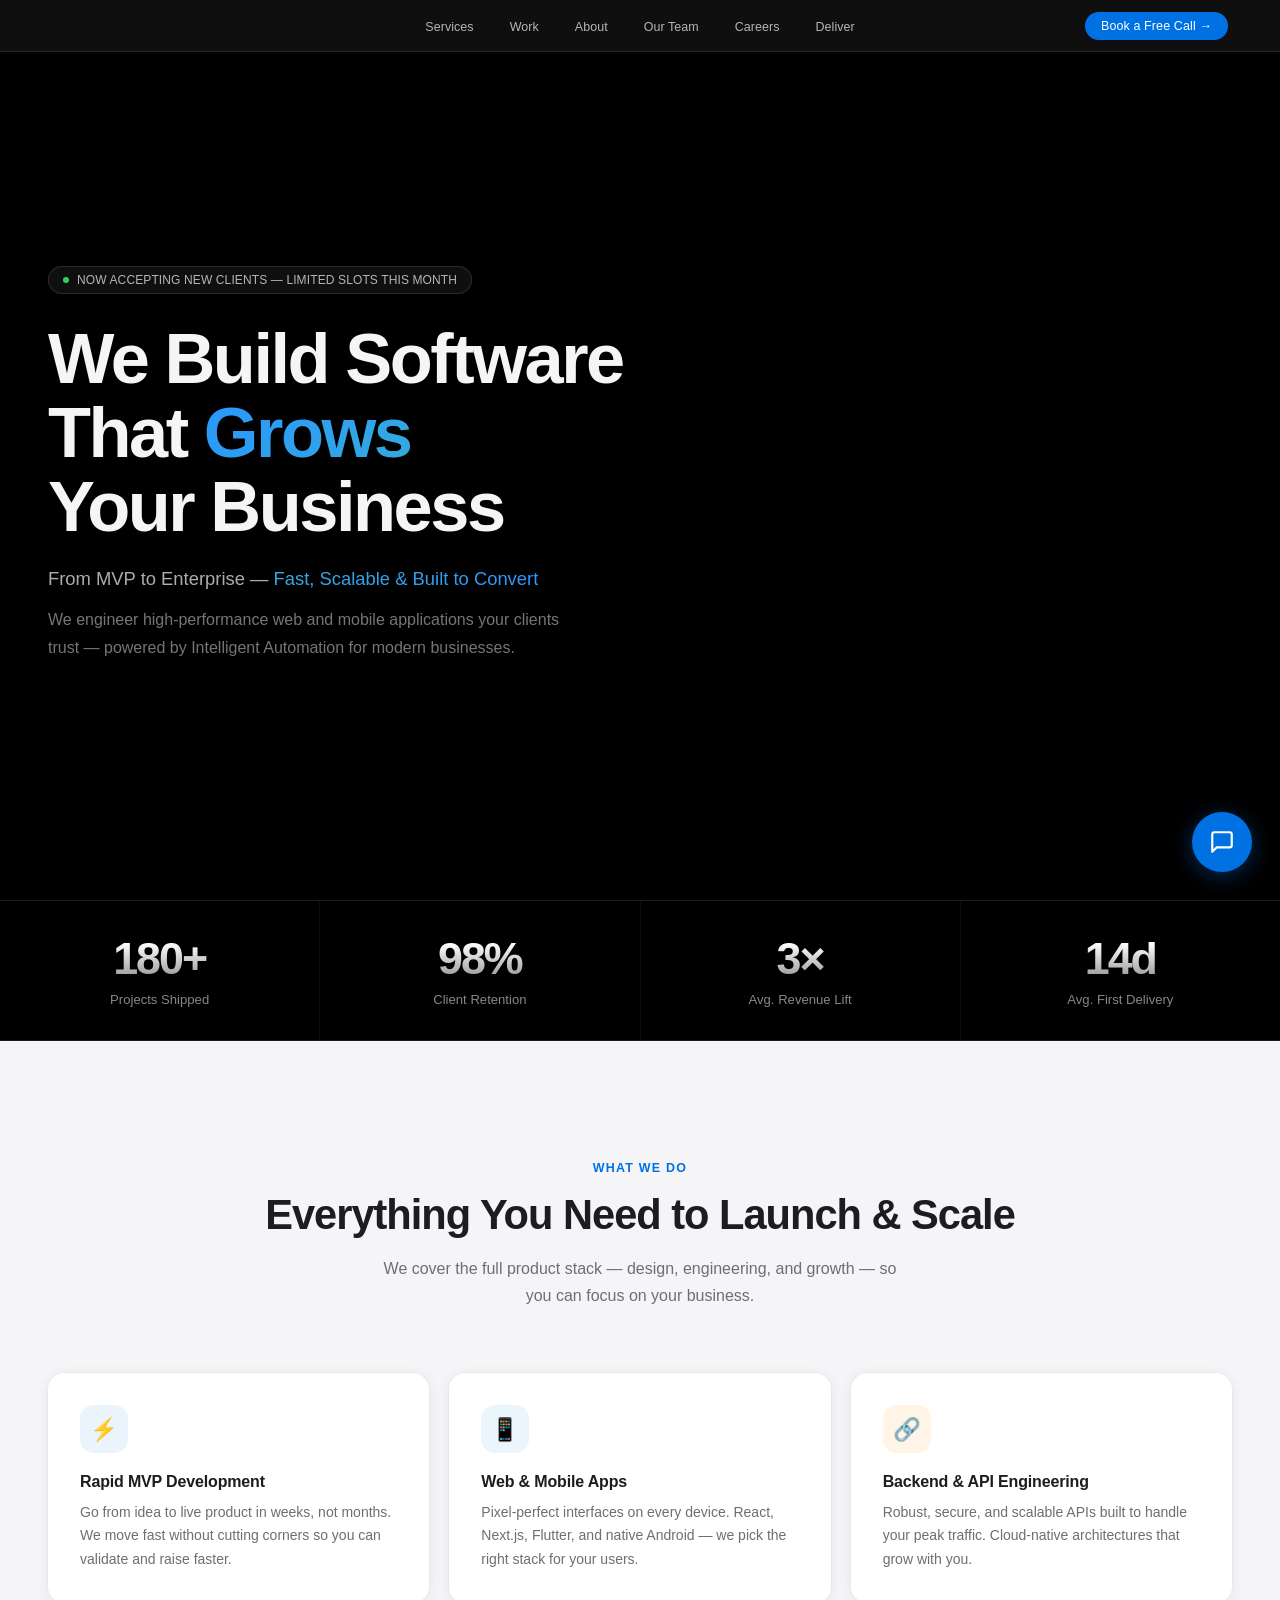
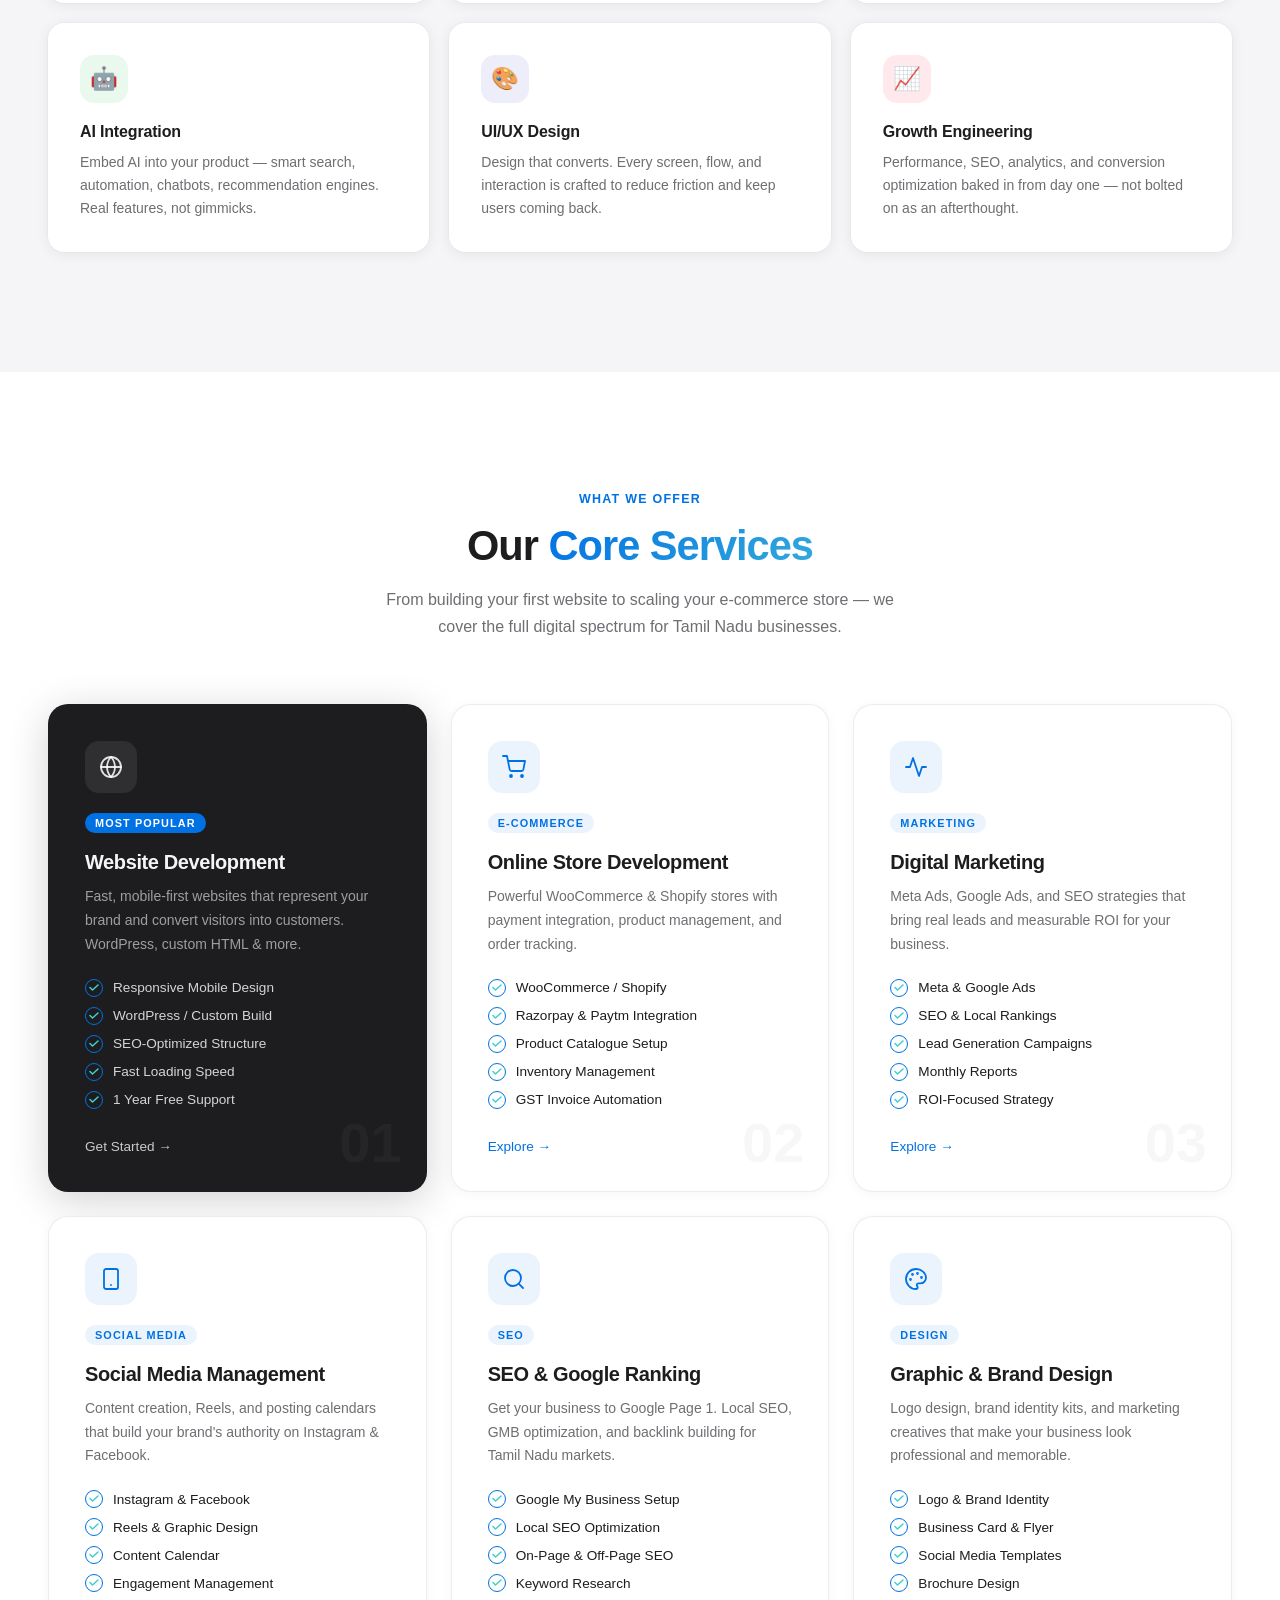
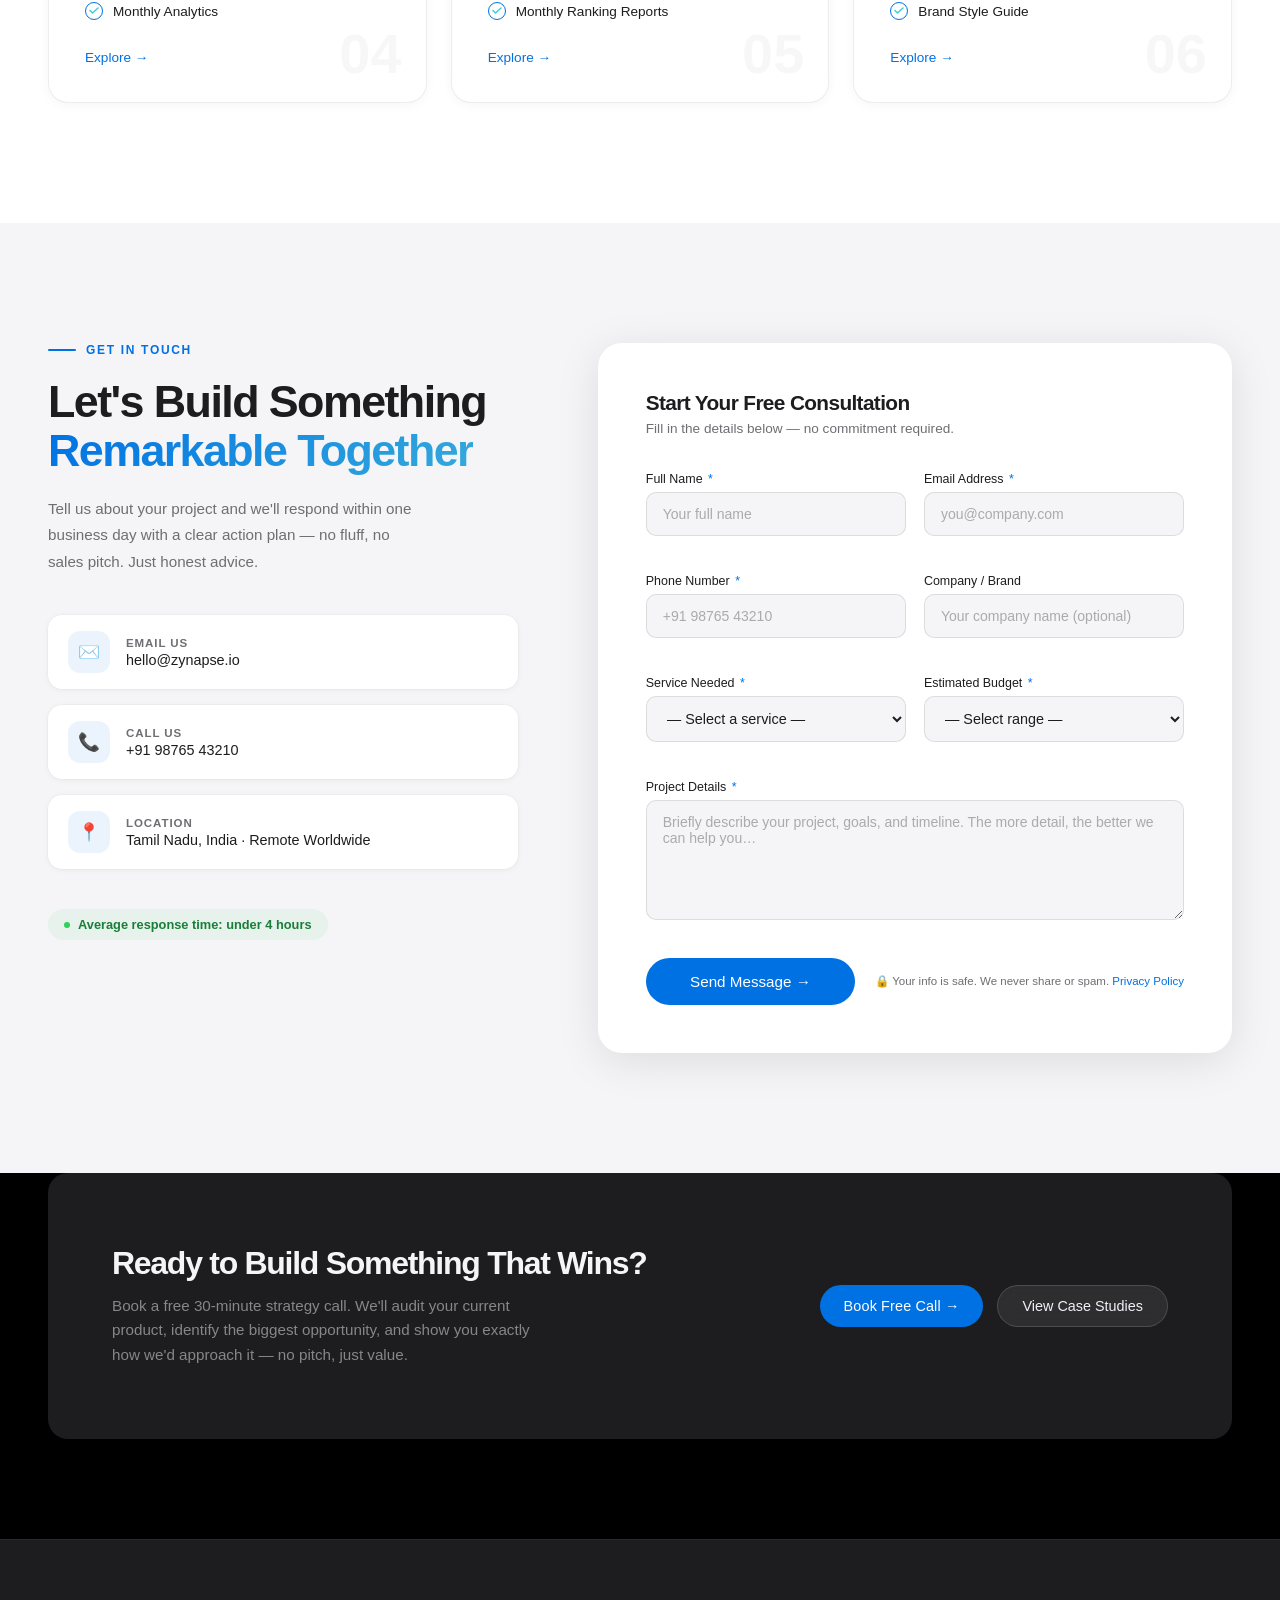
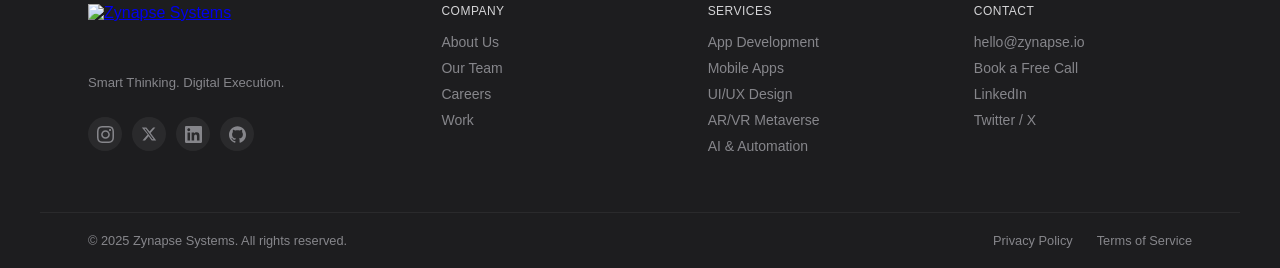
==== index.html @ ce934359 "Apple theme" ====
<!DOCTYPE html>
<html lang="en">
<head>
  <meta charset="UTF-8">
  <link rel="icon" type="image/png" href="https://i.postimg.cc/MZ3YzgGN/Chat-GPT-Image-Apr-28-2026-06-14-25-AM.png">
  <meta name="viewport" content="width=device-width, initial-scale=1.0">
  <title>Zynapse — Software That Moves Fast</title>
  <link rel="preconnect" href="https://fonts.googleapis.com">
  <link href="https://fonts.googleapis.com/css2?family=Inter:wght@300;400;500;600;700;800;900&display=swap" rel="stylesheet">
  <style>
    *, *::before, *::after { box-sizing: border-box; margin: 0; padding: 0; }

    :root {
      --bg: #080810;
      --surface: rgba(255,255,255,0.04);
      --border: rgba(255,255,255,0.08);
      --text: #f0f0f8;
      --muted: #8888aa;
      --accent: #7c6ffc;
      --accent2: #3ecfcf;
      --glow: rgba(124,111,252,0.25);
    }

    html { scroll-behavior: smooth; }

    body {
      font-family: 'Inter', sans-serif;
      background: var(--bg);
      color: var(--text);
      overflow-x: hidden;
    }

    /* ── NAV ── */
    nav {
      position: fixed;
      top: 0; left: 0; right: 0;
      z-index: 100;
      display: flex;
      align-items: center;
      justify-content: space-between;
      padding: 20px 48px;
      background: rgba(8,8,16,0.7);
      backdrop-filter: blur(16px);
      border-bottom: 1px solid var(--border);
    }

    .logo-link { display: flex; align-items: center; text-decoration: none; }
    .logo-img   { height: 88px; width: auto; object-fit: contain; display: block; }

    .nav-links {
      display: flex;
      gap: 36px;
      list-style: none;
    }

    .nav-links a {
      color: var(--muted);
      text-decoration: none;
      font-size: 0.9rem;
      font-weight: 500;
      transition: color .2s;
    }

    .nav-links a:hover { color: var(--text); }

    .nav-cta {
      background: var(--accent);
      color: #fff;
      border: none;
      padding: 10px 22px;
      border-radius: 8px;
      font-size: 0.875rem;
      font-weight: 600;
      cursor: pointer;
      text-decoration: none;
      display: inline-block;
      transition: opacity .2s, transform .2s;
    }
    .nav-cta:hover { opacity: .85; transform: translateY(-1px); }

    /* ── HERO ── */
    .hero {
      position: relative;
      min-height: 100vh;
      display: flex;
      align-items: center;
      overflow: hidden;
    }

    spline-viewer {
      position: absolute;
      inset: 0;
      width: 100%;
      height: 100%;
      z-index: 0;
      opacity: 0.85;
    }

    /* Hide Spline watermark */
    spline-viewer::part(logo),
    spline-viewer #logo { display: none !important; }

    .spline-watermark-blocker {
      position: absolute;
      bottom: 0;
      right: 0;
      width: 200px;
      height: 60px;
      z-index: 3;
      background: transparent;
      pointer-events: none;
    }

    .hero-overlay {
      position: absolute;
      inset: 0;
      background: linear-gradient(
        105deg,
        rgba(8,8,16,0.92) 0%,
        rgba(8,8,16,0.65) 50%,
        rgba(8,8,16,0.2) 100%
      );
      z-index: 1;
    }

    .hero-content {
      position: relative;
      z-index: 2;
      max-width: 680px;
      padding: 0 48px;
      margin-top: 80px;
    }

    .badge {
      display: inline-flex;
      align-items: center;
      gap: 8px;
      background: rgba(124,111,252,0.12);
      border: 1px solid rgba(124,111,252,0.3);
      color: #a89fff;
      font-size: 0.78rem;
      font-weight: 600;
      letter-spacing: 0.06em;
      text-transform: uppercase;
      padding: 6px 14px;
      border-radius: 100px;
      margin-bottom: 28px;
    }

    .badge-dot {
      width: 6px; height: 6px;
      background: var(--accent2);
      border-radius: 50%;
      animation: pulse 2s infinite;
    }

    @keyframes pulse {
      0%, 100% { opacity: 1; transform: scale(1); }
      50% { opacity: .5; transform: scale(1.4); }
    }

    h1 {
      font-size: clamp(2.6rem, 5vw, 4rem);
      font-weight: 900;
      line-height: 1.1;
      letter-spacing: -1.5px;
      margin-bottom: 24px;
    }

    h1 .highlight {
      background: linear-gradient(135deg, var(--accent) 0%, var(--accent2) 100%);
      -webkit-background-clip: text;
      -webkit-text-fill-color: transparent;
    }

    .hero-tagline {
      font-size: 1.1rem;
      font-weight: 600;
      color: rgba(240,240,248,0.85);
      margin-bottom: 16px;
      max-width: 520px;
    }

    .hero-tagline em {
      background: linear-gradient(135deg, var(--accent2), var(--accent));
      -webkit-background-clip: text;
      background-clip: text;
      -webkit-text-fill-color: transparent;
      font-style: normal;
    }

    .hero-sub {
      font-size: 1rem;
      color: var(--muted);
      line-height: 1.75;
      max-width: 520px;
      margin-bottom: 24px;
      font-weight: 400;
    }

    .hero-pain-gain {
      display: flex;
      flex-direction: column;
      gap: 10px;
      margin-bottom: 36px;
      max-width: 520px;
    }

    .pain-item, .gain-item {
      display: flex;
      align-items: flex-start;
      gap: 10px;
      font-size: 0.9rem;
      line-height: 1.5;
    }

    .pain-icon {
      width: 20px; height: 20px; min-width: 20px;
      border-radius: 50%;
      background: rgba(248,113,113,0.12);
      border: 1px solid rgba(248,113,113,0.3);
      color: #f87171;
      display: flex; align-items: center; justify-content: center;
      font-size: 0.65rem; font-weight: 900;
      margin-top: 2px;
    }

    .gain-icon {
      width: 20px; height: 20px; min-width: 20px;
      border-radius: 50%;
      background: rgba(62,207,207,0.12);
      border: 1px solid rgba(62,207,207,0.3);
      color: var(--accent2);
      display: flex; align-items: center; justify-content: center;
      font-size: 0.65rem; font-weight: 900;
      margin-top: 2px;
    }

    .pain-item span:last-child { color: rgba(240,240,248,0.6); }
    .gain-item span:last-child { color: rgba(240,240,248,0.88); }

    .hero-actions {
      display: flex;
      gap: 14px;
      flex-wrap: wrap;
      margin-bottom: 16px;
    }

    .btn-cta-main {
      font-size: 1rem;
      padding: 16px 32px;
      border-radius: 12px;
      box-shadow: 0 0 40px rgba(124,111,252,0.4), 0 4px 16px rgba(0,0,0,0.3);
      position: relative;
      overflow: hidden;
    }

    .btn-cta-main::after {
      content: '';
      position: absolute;
      inset: 0;
      background: linear-gradient(135deg, rgba(255,255,255,0.1) 0%, transparent 60%);
      pointer-events: none;
    }

    .btn-inner-icon { font-size: 0.75rem; opacity: 0.8; }

    .hero-urgency {
      font-size: 0.83rem;
      color: rgba(240,240,248,0.55);
      margin-bottom: 40px;
      letter-spacing: 0.01em;
    }

    .hero-urgency strong {
      color: #fbbf24;
      font-weight: 700;
    }

    .btn-primary {
      display: inline-flex;
      align-items: center;
      gap: 8px;
      background: linear-gradient(135deg, var(--accent), #5b4fd6);
      color: #fff;
      border: none;
      padding: 14px 28px;
      border-radius: 10px;
      font-size: 0.95rem;
      font-weight: 700;
      cursor: pointer;
      text-decoration: none;
      box-shadow: 0 0 32px var(--glow);
      transition: transform .2s, box-shadow .2s;
    }
    .btn-primary:hover { transform: translateY(-2px); box-shadow: 0 0 48px var(--glow); }

    .btn-ghost {
      display: inline-flex;
      align-items: center;
      gap: 8px;
      background: var(--surface);
      color: var(--text);
      border: 1px solid var(--border);
      padding: 14px 28px;
      border-radius: 10px;
      font-size: 0.95rem;
      font-weight: 600;
      cursor: pointer;
      text-decoration: none;
      backdrop-filter: blur(8px);
      transition: background .2s, transform .2s;
    }
    .btn-ghost:hover { background: rgba(255,255,255,0.08); transform: translateY(-2px); }

    /* ── TRUST BAR ── */
    .trust-bar {
      display: flex;
      align-items: center;
      gap: 28px;
      flex-wrap: wrap;
    }

    .trust-label {
      font-size: 0.78rem;
      color: var(--muted);
      font-weight: 500;
      text-transform: uppercase;
      letter-spacing: 0.06em;
      white-space: nowrap;
    }

    .trust-avatars {
      display: flex;
      align-items: center;
    }

    .avatar {
      width: 36px; height: 36px;
      border-radius: 50%;
      border: 2px solid var(--bg);
      margin-left: -10px;
      font-size: 0.75rem;
      font-weight: 700;
      display: flex;
      align-items: center;
      justify-content: center;
      color: #fff;
    }
    .avatar:first-child { margin-left: 0; }
    .av1 { background: linear-gradient(135deg, #f97316, #ef4444); }
    .av2 { background: linear-gradient(135deg, #06b6d4, #6366f1); }
    .av3 { background: linear-gradient(135deg, #10b981, #3b82f6); }
    .av4 { background: linear-gradient(135deg, #8b5cf6, #ec4899); }
    .av-more { background: rgba(255,255,255,0.12); font-size: 0.65rem; }

    .rating {
      display: flex;
      align-items: center;
      gap: 6px;
      font-size: 0.875rem;
    }
    .stars { color: #f59e0b; letter-spacing: 1px; }
    .rating-text { color: var(--muted); }

    /* ── STATS ── */
    .stats-strip {
      position: relative;
      z-index: 2;
      display: grid;
      grid-template-columns: repeat(4, 1fr);
      gap: 1px;
      background: var(--border);
      border-top: 1px solid var(--border);
      border-bottom: 1px solid var(--border);
    }

    .stat {
      background: rgba(8,8,16,0.8);
      backdrop-filter: blur(16px);
      padding: 32px 36px;
      text-align: center;
    }

    .stat-num {
      font-size: 2.2rem;
      font-weight: 900;
      letter-spacing: -1px;
      background: linear-gradient(135deg, #fff 30%, var(--accent2) 100%);
      -webkit-background-clip: text;
      -webkit-text-fill-color: transparent;
      display: block;
      margin-bottom: 6px;
    }

    .stat-label {
      font-size: 0.82rem;
      color: var(--muted);
      font-weight: 500;
    }

    /* ── FEATURES ── */
    .features {
      padding: 100px 48px;
      max-width: 1200px;
      margin: 0 auto;
    }

    .section-label {
      text-align: center;
      font-size: 0.78rem;
      font-weight: 600;
      letter-spacing: 0.1em;
      text-transform: uppercase;
      color: var(--accent2);
      margin-bottom: 16px;
    }

    .section-title {
      text-align: center;
      font-size: clamp(1.8rem, 3.5vw, 2.6rem);
      font-weight: 800;
      letter-spacing: -1px;
      margin-bottom: 16px;
    }

    .section-sub {
      text-align: center;
      color: var(--muted);
      font-size: 1rem;
      max-width: 520px;
      margin: 0 auto 64px;
      line-height: 1.7;
    }

    .feature-grid {
      display: grid;
      grid-template-columns: repeat(3, 1fr);
      gap: 20px;
    }

    .feature-card {
      background: var(--surface);
      border: 1px solid var(--border);
      border-radius: 16px;
      padding: 32px;
      transition: border-color .3s, transform .3s;
    }
    .feature-card:hover {
      border-color: rgba(124,111,252,0.4);
      transform: translateY(-4px);
    }

    .feature-icon {
      width: 48px; height: 48px;
      border-radius: 12px;
      display: flex;
      align-items: center;
      justify-content: center;
      font-size: 1.4rem;
      margin-bottom: 20px;
    }
    .fi-1 { background: rgba(124,111,252,0.15); }
    .fi-2 { background: rgba(62,207,207,0.15); }
    .fi-3 { background: rgba(249,115,22,0.15); }
    .fi-4 { background: rgba(16,185,129,0.15); }
    .fi-5 { background: rgba(99,102,241,0.15); }
    .fi-6 { background: rgba(236,72,153,0.15); }

    .feature-title {
      font-size: 1rem;
      font-weight: 700;
      margin-bottom: 10px;
    }

    .feature-desc {
      font-size: 0.875rem;
      color: var(--muted);
      line-height: 1.65;
    }

    /* ── SERVICES TABS ── */
    .services-section {
      padding: 100px 48px;
      max-width: 1280px;
      margin: 0 auto;
    }

    .cs-grid {
      display: flex;
      flex-direction: column;
      gap: 24px;
    }

    .cs-row {
      display: grid;
      grid-template-columns: repeat(3, 1fr);
      gap: 24px;
    }

    .cs-row-left {
      opacity: 0;
      transform: translateX(-80px);
      transition: opacity 0.7s ease, transform 0.7s ease;
    }

    .cs-row-right {
      opacity: 0;
      transform: translateX(80px);
      transition: opacity 0.7s ease, transform 0.7s ease;
    }

    .cs-row.visible {
      opacity: 1;
      transform: translateX(0);
    }

    .cs-card {
      background: var(--surface);
      border: 1px solid var(--border);
      border-radius: 20px;
      padding: 36px;
      position: relative;
      overflow: hidden;
      transition: transform 0.3s ease, box-shadow 0.3s ease, border-color 0.3s ease;
    }

    .cs-card:hover {
      transform: translateY(-5px);
      box-shadow: 0 20px 48px rgba(0,0,0,0.35);
      border-color: rgba(124,111,252,0.3);
    }

    .cs-card.featured {
      background: #0f1d3a;
      border-color: rgba(124,111,252,0.25);
    }

    .cs-card.featured:hover {
      border-color: rgba(62,207,207,0.4);
      box-shadow: 0 20px 48px rgba(62,207,207,0.12);
    }

    .cs-icon {
      width: 52px;
      height: 52px;
      border-radius: 14px;
      background: rgba(124,111,252,0.1);
      border: 1px solid rgba(124,111,252,0.2);
      display: flex;
      align-items: center;
      justify-content: center;
      margin-bottom: 20px;
    }

    .cs-icon svg { width: 24px; height: 24px; }

    .cs-card.featured .cs-icon {
      background: rgba(255,255,255,0.08);
      border-color: rgba(255,255,255,0.15);
    }

    .cs-badge {
      display: inline-block;
      font-size: 0.68rem;
      font-weight: 700;
      letter-spacing: 0.1em;
      text-transform: uppercase;
      color: var(--accent2);
      background: rgba(62,207,207,0.1);
      border: 1px solid rgba(62,207,207,0.2);
      padding: 4px 10px;
      border-radius: 100px;
      margin-bottom: 16px;
    }

    .cs-badge.popular {
      color: #080810;
      background: var(--accent2);
      border-color: transparent;
    }

    .cs-title {
      font-size: 1.25rem;
      font-weight: 800;
      letter-spacing: -0.3px;
      margin-bottom: 10px;
      color: var(--text);
      line-height: 1.3;
    }

    .cs-card.featured .cs-title { color: #fff; }

    .cs-desc {
      font-size: 0.875rem;
      color: var(--muted);
      line-height: 1.7;
      margin-bottom: 22px;
    }

    .cs-card.featured .cs-desc { color: rgba(255,255,255,0.6); }

    .cs-features {
      list-style: none;
      padding: 0;
      margin: 0 0 28px;
      display: flex;
      flex-direction: column;
      gap: 10px;
    }

    .cs-features li {
      display: flex;
      align-items: center;
      gap: 10px;
      font-size: 0.85rem;
      font-weight: 600;
      color: var(--text);
    }

    .cs-card.featured .cs-features li { color: rgba(255,255,255,0.88); }

    .cs-check {
      width: 18px;
      height: 18px;
      min-width: 18px;
      border-radius: 50%;
      border: 1.5px solid var(--accent2);
      display: flex;
      align-items: center;
      justify-content: center;
    }

    .cs-check svg { width: 10px; height: 10px; }

    .cs-cta {
      display: inline-flex;
      align-items: center;
      gap: 6px;
      font-size: 0.75rem;
      font-weight: 700;
      letter-spacing: 0.1em;
      text-transform: uppercase;
      text-decoration: none;
      color: var(--accent);
      transition: gap 0.2s ease;
    }

    .cs-card.featured .cs-cta { color: #fff; }
    .cs-cta:hover { gap: 12px; }

    .cs-number {
      position: absolute;
      bottom: 20px;
      right: 24px;
      font-size: 3.5rem;
      font-weight: 900;
      color: rgba(255,255,255,0.04);
      line-height: 1;
      pointer-events: none;
      user-select: none;
    }

    .cs-card.featured .cs-number { color: rgba(255,255,255,0.07); }

    @media (max-width: 1024px) {
      .cs-row { grid-template-columns: repeat(2, 1fr); }
    }

    @media (max-width: 640px) {
      .services-section { padding: 60px 20px; }
      .cs-row { grid-template-columns: 1fr; }
      .cs-row-left, .cs-row-right { transform: translateY(40px); }
    }

    /* ── CTA BAND ── */
    .cta-band {
      margin: 0 48px 100px;
      background: linear-gradient(135deg, rgba(124,111,252,0.15) 0%, rgba(62,207,207,0.1) 100%);
      border: 1px solid rgba(124,111,252,0.25);
      border-radius: 24px;
      padding: 72px 64px;
      display: flex;
      align-items: center;
      justify-content: space-between;
      gap: 48px;
      flex-wrap: wrap;
    }

    .cta-text h2 {
      font-size: clamp(1.5rem, 2.5vw, 2.2rem);
      font-weight: 800;
      letter-spacing: -0.8px;
      margin-bottom: 12px;
    }

    .cta-text p {
      color: var(--muted);
      font-size: 0.95rem;
      line-height: 1.6;
      max-width: 440px;
    }

    .cta-actions { display: flex; gap: 14px; flex-wrap: wrap; }

    /* ── FOOTER ── */
    footer { border-top: 1px solid var(--border); background: rgba(4,4,10,0.95); }

    .footer-top {
      max-width: 1200px;
      margin: 0 auto;
      padding: 64px 48px 48px;
      display: grid;
      grid-template-columns: 1.4fr 1fr 1fr 1fr;
      gap: 48px;
    }

    .footer-logo-img { height: 52px; width: auto; object-fit: contain; margin-bottom: 16px; display: block; }

    .footer-tagline {
      font-size: 0.82rem;
      color: var(--muted);
      line-height: 1.6;
      margin-bottom: 24px;
      max-width: 220px;
    }

    .footer-col h4 {
      font-size: 0.78rem;
      font-weight: 700;
      letter-spacing: 0.08em;
      text-transform: uppercase;
      color: var(--text);
      margin-bottom: 16px;
    }

    .footer-col a {
      display: block;
      font-size: 0.875rem;
      color: var(--muted);
      text-decoration: none;
      margin-bottom: 10px;
      transition: color .2s;
    }
    .footer-col a:hover { color: var(--text); }

    .social-icons { display: flex; gap: 10px; align-items: center; }
    .social-icon {
      display: flex; align-items: center; justify-content: center;
      width: 34px; height: 34px; border-radius: 8px;
      background: rgba(255,255,255,0.06);
      border: 1px solid rgba(255,255,255,0.1);
      color: var(--muted); text-decoration: none;
      transition: background .2s, color .2s, border-color .2s, transform .2s;
    }
    .social-icon:hover {
      background: rgba(255,255,255,0.12); color: var(--text);
      border-color: rgba(255,255,255,0.2); transform: translateY(-2px);
    }

    .footer-bottom {
      border-top: 1px solid var(--border);
      padding: 20px 48px;
      max-width: 1200px;
      margin: 0 auto;
      display: flex;
      align-items: center;
      justify-content: space-between;
      gap: 16px;
      flex-wrap: wrap;
    }

    .footer-bottom p { font-size: 0.8rem; color: var(--muted); }

    .footer-links { display: flex; gap: 24px; }
    .footer-links a { color: var(--muted); text-decoration: none; font-size: 0.8rem; transition: color .2s; }
    .footer-links a:hover { color: var(--text); }

    @media (max-width: 900px) {
      .footer-top { grid-template-columns: 1fr 1fr; padding: 40px 24px 32px; gap: 32px; }
      .footer-bottom { padding: 16px 24px; }
      .footer-links { display: none; }
    }

    @media (max-width: 900px) {
      nav { padding: 16px 24px; }
      .nav-links { display: none; }
      .hero-content { padding: 0 24px; }
      .stats-strip { grid-template-columns: repeat(2, 1fr); }
      .feature-grid { grid-template-columns: 1fr; }
      .cta-band { margin: 0 24px 60px; padding: 48px 32px; }
      .features { padding: 60px 24px; }
      footer { padding: 24px; }
      .footer-links { display: none; }
    }

    /* ═══════════════════════════════
       CONTACT SECTION
    ═══════════════════════════════ */
    .contact-section {
      padding: 120px 48px;
      max-width: 1200px;
      margin: 0 auto;
      position: relative;
    }

    /* Background glow blobs */
    .contact-section::before {
      content: '';
      position: absolute;
      top: 10%;
      right: -10%;
      width: 500px;
      height: 500px;
      background: radial-gradient(circle, rgba(124,111,252,0.08) 0%, transparent 70%);
      pointer-events: none;
      z-index: 0;
    }

    .contact-section::after {
      content: '';
      position: absolute;
      bottom: 5%;
      left: -8%;
      width: 400px;
      height: 400px;
      background: radial-gradient(circle, rgba(62,207,207,0.06) 0%, transparent 70%);
      pointer-events: none;
      z-index: 0;
    }

    .contact-inner {
      position: relative;
      z-index: 1;
      display: grid;
      grid-template-columns: 1fr 1.35fr;
      gap: 80px;
      align-items: start;
    }

    /* ── Left panel ── */
    .contact-left {}

    .contact-eyebrow {
      font-size: 0.75rem;
      font-weight: 700;
      letter-spacing: 0.14em;
      text-transform: uppercase;
      color: var(--accent2);
      margin-bottom: 20px;
      display: flex;
      align-items: center;
      gap: 10px;
    }

    .contact-eyebrow::before {
      content: '';
      width: 28px;
      height: 2px;
      background: var(--accent2);
      border-radius: 2px;
    }

    .contact-heading {
      font-size: clamp(2rem, 3.5vw, 2.8rem);
      font-weight: 900;
      letter-spacing: -1px;
      line-height: 1.1;
      margin-bottom: 20px;
    }

    .contact-heading span {
      background: linear-gradient(135deg, var(--accent), var(--accent2));
      -webkit-background-clip: text;
      background-clip: text;
      -webkit-text-fill-color: transparent;
    }

    .contact-desc {
      font-size: 0.95rem;
      color: var(--muted);
      line-height: 1.75;
      margin-bottom: 40px;
      max-width: 380px;
    }

    /* Contact info cards */
    .contact-info-list {
      display: flex;
      flex-direction: column;
      gap: 16px;
      margin-bottom: 40px;
    }

    .contact-info-item {
      display: flex;
      align-items: center;
      gap: 16px;
      padding: 16px 20px;
      background: rgba(255,255,255,0.03);
      border: 1px solid rgba(255,255,255,0.07);
      border-radius: 14px;
      transition: border-color 0.2s, background 0.2s;
    }

    .contact-info-item:hover {
      border-color: rgba(124,111,252,0.25);
      background: rgba(124,111,252,0.04);
    }

    .ci-icon {
      width: 42px;
      height: 42px;
      min-width: 42px;
      border-radius: 12px;
      background: rgba(124,111,252,0.1);
      border: 1px solid rgba(124,111,252,0.2);
      display: flex;
      align-items: center;
      justify-content: center;
      font-size: 1.1rem;
    }

    .ci-label {
      font-size: 0.72rem;
      font-weight: 600;
      letter-spacing: 0.08em;
      text-transform: uppercase;
      color: var(--muted);
      margin-bottom: 3px;
    }

    .ci-value {
      font-size: 0.9rem;
      font-weight: 600;
      color: var(--text);
    }

    /* Response time badge */
    .response-badge {
      display: inline-flex;
      align-items: center;
      gap: 8px;
      background: rgba(62,207,207,0.06);
      border: 1px solid rgba(62,207,207,0.15);
      border-radius: 100px;
      padding: 8px 16px;
      font-size: 0.8rem;
      color: var(--accent2);
      font-weight: 600;
    }

    .response-dot {
      width: 6px; height: 6px;
      border-radius: 50%;
      background: var(--accent2);
      animation: pulse 2s infinite;
    }

    /* ── Right panel: form ── */
    .contact-form-card {
      background: rgba(255,255,255,0.025);
      border: 1px solid rgba(255,255,255,0.08);
      border-radius: 24px;
      padding: 48px;
      backdrop-filter: blur(8px);
      box-shadow: 0 32px 80px rgba(0,0,0,0.3), inset 0 1px 0 rgba(255,255,255,0.05);
      position: relative;
      overflow: hidden;
    }

    /* Subtle gradient shimmer at top */
    .contact-form-card::before {
      content: '';
      position: absolute;
      top: 0; left: 0; right: 0;
      height: 1px;
      background: linear-gradient(90deg, transparent, rgba(124,111,252,0.5), rgba(62,207,207,0.5), transparent);
    }

    .form-title {
      font-size: 1.3rem;
      font-weight: 800;
      letter-spacing: -0.4px;
      margin-bottom: 6px;
    }

    .form-subtitle {
      font-size: 0.85rem;
      color: var(--muted);
      margin-bottom: 36px;
    }

    .cf-row {
      display: grid;
      grid-template-columns: 1fr 1fr;
      gap: 18px;
      margin-bottom: 18px;
    }

    .cf-row.full { grid-template-columns: 1fr; }

    .cf-group {
      display: flex;
      flex-direction: column;
      gap: 6px;
    }

    .cf-label {
      font-size: 0.78rem;
      font-weight: 600;
      color: rgba(240,240,248,0.7);
      letter-spacing: 0.03em;
    }

    .cf-label .req { color: var(--accent); margin-left: 2px; }

    .cf-input,
    .cf-select,
    .cf-textarea {
      background: rgba(255,255,255,0.04);
      border: 1.5px solid rgba(255,255,255,0.08);
      border-radius: 10px;
      color: var(--text);
      font-family: 'Inter', sans-serif;
      font-size: 0.9rem;
      padding: 13px 16px;
      outline: none;
      transition: border-color 0.25s, background 0.25s, box-shadow 0.25s;
      width: 100%;
    }

    .cf-input::placeholder, .cf-textarea::placeholder {
      color: rgba(136,136,170,0.6);
      font-size: 0.875rem;
    }

    .cf-input:focus, .cf-select:focus, .cf-textarea:focus {
      border-color: rgba(124,111,252,0.55);
      background: rgba(124,111,252,0.06);
      box-shadow: 0 0 0 3px rgba(124,111,252,0.1);
    }

    .cf-input.v-ok, .cf-select.v-ok, .cf-textarea.v-ok {
      border-color: rgba(34,197,94,0.5) !important;
      background: rgba(34,197,94,0.04) !important;
    }

    .cf-input.v-err, .cf-select.v-err, .cf-textarea.v-err {
      border-color: rgba(248,113,113,0.55) !important;
      background: rgba(248,113,113,0.04) !important;
    }

    .cf-select { cursor: pointer; }
    .cf-select option { background: #0c0c18; color: var(--text); }

    .cf-textarea { resize: vertical; min-height: 120px; }

    .cf-err {
      font-size: 0.72rem;
      color: #f87171;
      min-height: 14px;
      display: flex;
      align-items: center;
      gap: 4px;
    }

    /* Submit row */
    .cf-submit-row {
      display: flex;
      align-items: center;
      gap: 20px;
      margin-top: 8px;
      flex-wrap: wrap;
    }

    .cf-submit {
      flex: 1;
      min-width: 180px;
      padding: 15px 28px;
      background: linear-gradient(135deg, var(--accent) 0%, #5b4fd6 100%);
      color: #fff;
      border: none;
      border-radius: 12px;
      font-family: 'Inter', sans-serif;
      font-size: 0.95rem;
      font-weight: 700;
      cursor: pointer;
      transition: transform 0.2s, box-shadow 0.2s, opacity 0.2s;
      box-shadow: 0 4px 24px rgba(124,111,252,0.35);
      display: flex;
      align-items: center;
      justify-content: center;
      gap: 8px;
    }

    .cf-submit:hover:not(:disabled) {
      transform: translateY(-2px);
      box-shadow: 0 8px 36px rgba(124,111,252,0.45);
    }

    .cf-submit:disabled { opacity: 0.5; cursor: not-allowed; transform: none; }

    .cf-privacy {
      font-size: 0.72rem;
      color: var(--muted);
      line-height: 1.5;
    }

    .cf-privacy a { color: var(--accent2); text-decoration: none; }

    /* Success state */
    .cf-success {
      display: none;
      text-align: center;
      padding: 48px 24px;
    }

    .cf-success.show { display: block; }

    .cf-success-icon {
      width: 80px; height: 80px;
      border-radius: 50%;
      background: rgba(34,197,94,0.1);
      border: 2px solid rgba(34,197,94,0.3);
      display: flex; align-items: center; justify-content: center;
      font-size: 2.2rem;
      margin: 0 auto 24px;
      animation: popIn 0.5s cubic-bezier(0.22,1,0.36,1);
    }

    @keyframes popIn {
      from { transform: scale(0.5); opacity: 0; }
      to   { transform: scale(1);   opacity: 1; }
    }

    .cf-success h3 {
      font-size: 1.5rem;
      font-weight: 800;
      margin-bottom: 12px;
    }

    .cf-success p {
      color: var(--muted);
      font-size: 0.9rem;
      line-height: 1.65;
      max-width: 340px;
      margin: 0 auto;
    }

    /* Toast */
    .ctf-toast {
      position: fixed;
      bottom: 28px;
      right: 28px;
      z-index: 9999;
      display: flex;
      align-items: center;
      gap: 12px;
      padding: 14px 20px;
      border-radius: 14px;
      font-size: 0.875rem;
      font-weight: 600;
      backdrop-filter: blur(16px);
      box-shadow: 0 8px 40px rgba(0,0,0,0.4);
      max-width: 360px;
      transform: translateY(60px) scale(0.95);
      opacity: 0;
      transition: transform 0.4s cubic-bezier(0.22,1,0.36,1), opacity 0.4s ease;
      pointer-events: none;
    }

    .ctf-toast.show {
      transform: translateY(0) scale(1);
      opacity: 1;
      pointer-events: auto;
    }

    .ctf-toast.t-err     { background: rgba(25,5,5,0.92);  border: 1px solid rgba(248,113,113,0.35); color: #fca5a5; }
    .ctf-toast.t-ok      { background: rgba(5,25,12,0.92); border: 1px solid rgba(34,197,94,0.35);   color: #86efac; }
    .ctf-toast.t-warn    { background: rgba(25,18,5,0.92); border: 1px solid rgba(251,191,36,0.35);  color: #fde68a; }
    .ctf-toast-close { margin-left: auto; background: none; border: none; color: inherit; opacity: 0.5; cursor: pointer; font-size: 1rem; padding: 0 0 0 8px; }

    @media (max-width: 1024px) {
      .contact-inner { grid-template-columns: 1fr; gap: 56px; }
      .contact-left { max-width: 600px; }
      .contact-section { padding: 80px 24px; }
      .contact-form-card { padding: 32px 24px; }
      .cf-row { grid-template-columns: 1fr; }
    }
  </style>
  <!-- Apple theme override — must stay AFTER inline <style> -->
  <link rel="stylesheet" href="public/css/apple-theme.css">
</head>
<body>

  <!-- NAV -->
  <nav>
    <a href="index.html" class="logo-link"><img src="https://i.postimg.cc/MZ3YzgGN/Chat-GPT-Image-Apr-28-2026-06-14-25-AM.png" alt="Zynapse Systems" class="logo-img"></a>
    <ul class="nav-links">
      <li><a href="#services">Services</a></li>
      <li><a href="#">Work</a></li>
      <li><a href="about.html">About</a></li>
      <li><a href="team.html">Our Team</a></li>
      <li><a href="careers.html">Careers</a></li>
      <li><a href="deliver.html">Deliver</a></li>
    </ul>
    <a href="#contact" class="nav-cta">Book a Free Call →</a>
  </nav>

  <!-- HERO -->
  <section class="hero">
    <script type="module" src="https://unpkg.com/@splinetool/viewer@1.12.88/build/spline-viewer.js"></script>
    <spline-viewer url="https://prod.spline.design/QLnkN52drVuZXJwa/scene.splinecode"></spline-viewer>
    <div class="hero-overlay"></div>
    <div class="spline-watermark-blocker" style="background:var(--bg);opacity:1;"></div>

    <div class="hero-content">

      <!-- Live badge -->
      <div class="badge">
        <span class="badge-dot"></span>
        Now Accepting New Clients — Limited Slots This Month
      </div>

      <!-- Main headline -->
      <h1>
        We Build Software<br>
        That <span class="highlight">Grows</span><br>
        Your Business
      </h1>

      <!-- Sub-headline -->
      <p class="hero-tagline">From MVP to Enterprise — <em>Fast, Scalable &amp; Built to Convert</em></p>

      <!-- Body copy -->
      <p class="hero-sub">
        We engineer high-performance web and mobile applications your clients trust —
        powered by Intelligent Automation for modern businesses.
      </p>

    

   
    </div>
  </section>

  <!-- STATS -->
  <div class="stats-strip">
    <div class="stat">
      <span class="stat-num">180+</span>
      <span class="stat-label">Projects Shipped</span>
    </div>
    <div class="stat">
      <span class="stat-num">98%</span>
      <span class="stat-label">Client Retention</span>
    </div>
    <div class="stat">
      <span class="stat-num">3×</span>
      <span class="stat-label">Avg. Revenue Lift</span>
    </div>
    <div class="stat">
      <span class="stat-num">14d</span>
      <span class="stat-label">Avg. First Delivery</span>
    </div>
  </div>

  <!-- FEATURES -->
  <section class="features">
    <p class="section-label">What We Do</p>
    <h2 class="section-title">Everything You Need to Launch & Scale</h2>
    <p class="section-sub">
      We cover the full product stack — design, engineering, and growth — so you can focus on your business.
    </p>

    <div class="feature-grid">
      <div class="feature-card">
        <div class="feature-icon fi-1">⚡</div>
        <h3 class="feature-title">Rapid MVP Development</h3>
        <p class="feature-desc">Go from idea to live product in weeks, not months. We move fast without cutting corners so you can validate and raise faster.</p>
      </div>
      <div class="feature-card">
        <div class="feature-icon fi-2">📱</div>
        <h3 class="feature-title">Web & Mobile Apps</h3>
        <p class="feature-desc">Pixel-perfect interfaces on every device. React, Next.js, Flutter, and native Android — we pick the right stack for your users.</p>
      </div>
      <div class="feature-card">
        <div class="feature-icon fi-3">🔗</div>
        <h3 class="feature-title">Backend & API Engineering</h3>
        <p class="feature-desc">Robust, secure, and scalable APIs built to handle your peak traffic. Cloud-native architectures that grow with you.</p>
      </div>
      <div class="feature-card">
        <div class="feature-icon fi-4">🤖</div>
        <h3 class="feature-title">AI Integration</h3>
        <p class="feature-desc">Embed AI into your product — smart search, automation, chatbots, recommendation engines. Real features, not gimmicks.</p>
      </div>
      <div class="feature-card">
        <div class="feature-icon fi-5">🎨</div>
        <h3 class="feature-title">UI/UX Design</h3>
        <p class="feature-desc">Design that converts. Every screen, flow, and interaction is crafted to reduce friction and keep users coming back.</p>
      </div>
      <div class="feature-card">
        <div class="feature-icon fi-6">📈</div>
        <h3 class="feature-title">Growth Engineering</h3>
        <p class="feature-desc">Performance, SEO, analytics, and conversion optimization baked in from day one — not bolted on as an afterthought.</p>
      </div>
    </div>
  </section>

  <!-- CORE SERVICES CARDS -->
  <section class="services-section" id="services">
    <p class="section-label">What We Offer</p>
    <h2 class="section-title">Our <span style="background:linear-gradient(135deg,var(--accent),var(--accent2));-webkit-background-clip:text;-webkit-text-fill-color:transparent;">Core Services</span></h2>
    <p class="section-sub">
      From building your first website to scaling your e-commerce store — we cover the full digital spectrum for Tamil Nadu businesses.
    </p>

    <div class="cs-grid">
      <!-- Row 1 — slides in from left -->
      <div class="cs-row cs-row-left">

        <!-- Card 1: Website Development (featured) -->
        <div class="cs-card featured">
          <div class="cs-icon">
            <svg viewBox="0 0 24 24" fill="none" stroke="rgba(255,255,255,0.85)" stroke-width="1.8" stroke-linecap="round" stroke-linejoin="round"><circle cx="12" cy="12" r="10"/><line x1="2" y1="12" x2="22" y2="12"/><path d="M12 2a15.3 15.3 0 0 1 4 10 15.3 15.3 0 0 1-4 10 15.3 15.3 0 0 1-4-10 15.3 15.3 0 0 1 4-10z"/></svg>
          </div>
          <span class="cs-badge popular">Most Popular</span>
          <h3 class="cs-title">Website Development</h3>
          <p class="cs-desc">Fast, mobile-first websites that represent your brand and convert visitors into customers. WordPress, custom HTML &amp; more.</p>
          <ul class="cs-features">
            <li><span class="cs-check"><svg viewBox="0 0 10 8" fill="none"><path d="M1 3.5L3.5 6L9 1" stroke="#3ecfcf" stroke-width="1.5" stroke-linecap="round" stroke-linejoin="round"/></svg></span>Responsive Mobile Design</li>
            <li><span class="cs-check"><svg viewBox="0 0 10 8" fill="none"><path d="M1 3.5L3.5 6L9 1" stroke="#3ecfcf" stroke-width="1.5" stroke-linecap="round" stroke-linejoin="round"/></svg></span>WordPress / Custom Build</li>
            <li><span class="cs-check"><svg viewBox="0 0 10 8" fill="none"><path d="M1 3.5L3.5 6L9 1" stroke="#3ecfcf" stroke-width="1.5" stroke-linecap="round" stroke-linejoin="round"/></svg></span>SEO-Optimized Structure</li>
            <li><span class="cs-check"><svg viewBox="0 0 10 8" fill="none"><path d="M1 3.5L3.5 6L9 1" stroke="#3ecfcf" stroke-width="1.5" stroke-linecap="round" stroke-linejoin="round"/></svg></span>Fast Loading Speed</li>
            <li><span class="cs-check"><svg viewBox="0 0 10 8" fill="none"><path d="M1 3.5L3.5 6L9 1" stroke="#3ecfcf" stroke-width="1.5" stroke-linecap="round" stroke-linejoin="round"/></svg></span>1 Year Free Support</li>
          </ul>
          <a href="#" class="cs-cta">Get Started &rarr;</a>
          <span class="cs-number">01</span>
        </div>

        <!-- Card 2: Online Store Development -->
        <div class="cs-card">
          <div class="cs-icon">
            <svg viewBox="0 0 24 24" fill="none" stroke="var(--accent)" stroke-width="1.8" stroke-linecap="round" stroke-linejoin="round"><circle cx="9" cy="21" r="1"/><circle cx="20" cy="21" r="1"/><path d="M1 1h4l2.68 13.39a2 2 0 0 0 2 1.61h9.72a2 2 0 0 0 2-1.61L23 6H6"/></svg>
          </div>
          <span class="cs-badge">E-Commerce</span>
          <h3 class="cs-title">Online Store Development</h3>
          <p class="cs-desc">Powerful WooCommerce &amp; Shopify stores with payment integration, product management, and order tracking.</p>
          <ul class="cs-features">
            <li><span class="cs-check"><svg viewBox="0 0 10 8" fill="none"><path d="M1 3.5L3.5 6L9 1" stroke="#3ecfcf" stroke-width="1.5" stroke-linecap="round" stroke-linejoin="round"/></svg></span>WooCommerce / Shopify</li>
            <li><span class="cs-check"><svg viewBox="0 0 10 8" fill="none"><path d="M1 3.5L3.5 6L9 1" stroke="#3ecfcf" stroke-width="1.5" stroke-linecap="round" stroke-linejoin="round"/></svg></span>Razorpay &amp; Paytm Integration</li>
            <li><span class="cs-check"><svg viewBox="0 0 10 8" fill="none"><path d="M1 3.5L3.5 6L9 1" stroke="#3ecfcf" stroke-width="1.5" stroke-linecap="round" stroke-linejoin="round"/></svg></span>Product Catalogue Setup</li>
            <li><span class="cs-check"><svg viewBox="0 0 10 8" fill="none"><path d="M1 3.5L3.5 6L9 1" stroke="#3ecfcf" stroke-width="1.5" stroke-linecap="round" stroke-linejoin="round"/></svg></span>Inventory Management</li>
            <li><span class="cs-check"><svg viewBox="0 0 10 8" fill="none"><path d="M1 3.5L3.5 6L9 1" stroke="#3ecfcf" stroke-width="1.5" stroke-linecap="round" stroke-linejoin="round"/></svg></span>GST Invoice Automation</li>
          </ul>
          <a href="#" class="cs-cta">Explore &rarr;</a>
          <span class="cs-number">02</span>
        </div>

        <!-- Card 3: Digital Marketing -->
        <div class="cs-card">
          <div class="cs-icon">
            <svg viewBox="0 0 24 24" fill="none" stroke="var(--accent)" stroke-width="1.8" stroke-linecap="round" stroke-linejoin="round"><path d="M22 12h-4l-3 9L9 3l-3 9H2"/></svg>
          </div>
          <span class="cs-badge">Marketing</span>
          <h3 class="cs-title">Digital Marketing</h3>
          <p class="cs-desc">Meta Ads, Google Ads, and SEO strategies that bring real leads and measurable ROI for your business.</p>
          <ul class="cs-features">
            <li><span class="cs-check"><svg viewBox="0 0 10 8" fill="none"><path d="M1 3.5L3.5 6L9 1" stroke="#3ecfcf" stroke-width="1.5" stroke-linecap="round" stroke-linejoin="round"/></svg></span>Meta &amp; Google Ads</li>
            <li><span class="cs-check"><svg viewBox="0 0 10 8" fill="none"><path d="M1 3.5L3.5 6L9 1" stroke="#3ecfcf" stroke-width="1.5" stroke-linecap="round" stroke-linejoin="round"/></svg></span>SEO &amp; Local Rankings</li>
            <li><span class="cs-check"><svg viewBox="0 0 10 8" fill="none"><path d="M1 3.5L3.5 6L9 1" stroke="#3ecfcf" stroke-width="1.5" stroke-linecap="round" stroke-linejoin="round"/></svg></span>Lead Generation Campaigns</li>
            <li><span class="cs-check"><svg viewBox="0 0 10 8" fill="none"><path d="M1 3.5L3.5 6L9 1" stroke="#3ecfcf" stroke-width="1.5" stroke-linecap="round" stroke-linejoin="round"/></svg></span>Monthly Reports</li>
            <li><span class="cs-check"><svg viewBox="0 0 10 8" fill="none"><path d="M1 3.5L3.5 6L9 1" stroke="#3ecfcf" stroke-width="1.5" stroke-linecap="round" stroke-linejoin="round"/></svg></span>ROI-Focused Strategy</li>
          </ul>
          <a href="#" class="cs-cta">Explore &rarr;</a>
          <span class="cs-number">03</span>
        </div>
      </div>

      <!-- Row 2 — slides in from right -->
      <div class="cs-row cs-row-right">

        <!-- Card 4: Social Media Management -->
        <div class="cs-card">
          <div class="cs-icon">
            <svg viewBox="0 0 24 24" fill="none" stroke="var(--accent)" stroke-width="1.8" stroke-linecap="round" stroke-linejoin="round"><rect x="5" y="2" width="14" height="20" rx="2" ry="2"/><line x1="12" y1="18" x2="12.01" y2="18"/></svg>
          </div>
          <span class="cs-badge">Social Media</span>
          <h3 class="cs-title">Social Media Management</h3>
          <p class="cs-desc">Content creation, Reels, and posting calendars that build your brand's authority on Instagram &amp; Facebook.</p>
          <ul class="cs-features">
            <li><span class="cs-check"><svg viewBox="0 0 10 8" fill="none"><path d="M1 3.5L3.5 6L9 1" stroke="#3ecfcf" stroke-width="1.5" stroke-linecap="round" stroke-linejoin="round"/></svg></span>Instagram &amp; Facebook</li>
            <li><span class="cs-check"><svg viewBox="0 0 10 8" fill="none"><path d="M1 3.5L3.5 6L9 1" stroke="#3ecfcf" stroke-width="1.5" stroke-linecap="round" stroke-linejoin="round"/></svg></span>Reels &amp; Graphic Design</li>
            <li><span class="cs-check"><svg viewBox="0 0 10 8" fill="none"><path d="M1 3.5L3.5 6L9 1" stroke="#3ecfcf" stroke-width="1.5" stroke-linecap="round" stroke-linejoin="round"/></svg></span>Content Calendar</li>
            <li><span class="cs-check"><svg viewBox="0 0 10 8" fill="none"><path d="M1 3.5L3.5 6L9 1" stroke="#3ecfcf" stroke-width="1.5" stroke-linecap="round" stroke-linejoin="round"/></svg></span>Engagement Management</li>
            <li><span class="cs-check"><svg viewBox="0 0 10 8" fill="none"><path d="M1 3.5L3.5 6L9 1" stroke="#3ecfcf" stroke-width="1.5" stroke-linecap="round" stroke-linejoin="round"/></svg></span>Monthly Analytics</li>
          </ul>
          <a href="#" class="cs-cta">Explore &rarr;</a>
          <span class="cs-number">04</span>
        </div>

        <!-- Card 5: SEO & Google Ranking -->
        <div class="cs-card">
          <div class="cs-icon">
            <svg viewBox="0 0 24 24" fill="none" stroke="var(--accent)" stroke-width="1.8" stroke-linecap="round" stroke-linejoin="round"><circle cx="11" cy="11" r="8"/><line x1="21" y1="21" x2="16.65" y2="16.65"/></svg>
          </div>
          <span class="cs-badge">SEO</span>
          <h3 class="cs-title">SEO &amp; Google Ranking</h3>
          <p class="cs-desc">Get your business to Google Page 1. Local SEO, GMB optimization, and backlink building for Tamil Nadu markets.</p>
          <ul class="cs-features">
            <li><span class="cs-check"><svg viewBox="0 0 10 8" fill="none"><path d="M1 3.5L3.5 6L9 1" stroke="#3ecfcf" stroke-width="1.5" stroke-linecap="round" stroke-linejoin="round"/></svg></span>Google My Business Setup</li>
            <li><span class="cs-check"><svg viewBox="0 0 10 8" fill="none"><path d="M1 3.5L3.5 6L9 1" stroke="#3ecfcf" stroke-width="1.5" stroke-linecap="round" stroke-linejoin="round"/></svg></span>Local SEO Optimization</li>
            <li><span class="cs-check"><svg viewBox="0 0 10 8" fill="none"><path d="M1 3.5L3.5 6L9 1" stroke="#3ecfcf" stroke-width="1.5" stroke-linecap="round" stroke-linejoin="round"/></svg></span>On-Page &amp; Off-Page SEO</li>
            <li><span class="cs-check"><svg viewBox="0 0 10 8" fill="none"><path d="M1 3.5L3.5 6L9 1" stroke="#3ecfcf" stroke-width="1.5" stroke-linecap="round" stroke-linejoin="round"/></svg></span>Keyword Research</li>
            <li><span class="cs-check"><svg viewBox="0 0 10 8" fill="none"><path d="M1 3.5L3.5 6L9 1" stroke="#3ecfcf" stroke-width="1.5" stroke-linecap="round" stroke-linejoin="round"/></svg></span>Monthly Ranking Reports</li>
          </ul>
          <a href="#" class="cs-cta">Explore &rarr;</a>
          <span class="cs-number">05</span>
        </div>

        <!-- Card 6: Graphic & Brand Design -->
        <div class="cs-card">
          <div class="cs-icon">
            <svg viewBox="0 0 24 24" fill="none" stroke="var(--accent)" stroke-width="1.8" stroke-linecap="round" stroke-linejoin="round"><circle cx="13.5" cy="6.5" r=".5" fill="var(--accent)"/><circle cx="17.5" cy="10.5" r=".5" fill="var(--accent)"/><circle cx="8.5" cy="7.5" r=".5" fill="var(--accent)"/><circle cx="6.5" cy="12.5" r=".5" fill="var(--accent)"/><path d="M12 2C6.5 2 2 6.5 2 12s4.5 10 10 10c.926 0 1.648-.746 1.648-1.688 0-.437-.18-.835-.437-1.125-.29-.289-.438-.652-.438-1.125a1.64 1.64 0 0 1 1.668-1.668h1.996c3.051 0 5.555-2.503 5.555-5.554C21.965 6.012 17.461 2 12 2z"/></svg>
          </div>
          <span class="cs-badge">Design</span>
          <h3 class="cs-title">Graphic &amp; Brand Design</h3>
          <p class="cs-desc">Logo design, brand identity kits, and marketing creatives that make your business look professional and memorable.</p>
          <ul class="cs-features">
            <li><span class="cs-check"><svg viewBox="0 0 10 8" fill="none"><path d="M1 3.5L3.5 6L9 1" stroke="#3ecfcf" stroke-width="1.5" stroke-linecap="round" stroke-linejoin="round"/></svg></span>Logo &amp; Brand Identity</li>
            <li><span class="cs-check"><svg viewBox="0 0 10 8" fill="none"><path d="M1 3.5L3.5 6L9 1" stroke="#3ecfcf" stroke-width="1.5" stroke-linecap="round" stroke-linejoin="round"/></svg></span>Business Card &amp; Flyer</li>
            <li><span class="cs-check"><svg viewBox="0 0 10 8" fill="none"><path d="M1 3.5L3.5 6L9 1" stroke="#3ecfcf" stroke-width="1.5" stroke-linecap="round" stroke-linejoin="round"/></svg></span>Social Media Templates</li>
            <li><span class="cs-check"><svg viewBox="0 0 10 8" fill="none"><path d="M1 3.5L3.5 6L9 1" stroke="#3ecfcf" stroke-width="1.5" stroke-linecap="round" stroke-linejoin="round"/></svg></span>Brochure Design</li>
            <li><span class="cs-check"><svg viewBox="0 0 10 8" fill="none"><path d="M1 3.5L3.5 6L9 1" stroke="#3ecfcf" stroke-width="1.5" stroke-linecap="round" stroke-linejoin="round"/></svg></span>Brand Style Guide</li>
          </ul>
          <a href="#" class="cs-cta">Explore &rarr;</a>
          <span class="cs-number">06</span>
        </div>
      </div>
    </div>
  </section>

  <script>
    (function () {
      const rows = document.querySelectorAll('.cs-row');
      const observer = new IntersectionObserver(function (entries) {
        entries.forEach(function (entry) {
          if (entry.isIntersecting) {
            entry.target.classList.add('visible');
          } else {
            entry.target.classList.remove('visible');
          }
        });
      }, { threshold: 0.12 });
      rows.forEach(function (row) { observer.observe(row); });
    })();
  </script>

  <script>
    /* ══════════════════════════════════════
       CONTACT FORM VALIDATION
    ══════════════════════════════════════ */
    (function () {
      var rules = {
        'cf-name':    { req: true,  test: function(v){ return /^[A-Za-z\s'.\-]{2,60}$/.test(v.trim()); },
                        ok:'✓ Looks great!', errors:{ empty:'Your name is required.', invalid:'Only letters and spaces allowed (min 2 chars).' }},
        'cf-email':   { req: true,  test: function(v){ return /^[^\s@]+@[^\s@]+\.[^\s@]{2,}$/.test(v.trim()); },
                        ok:'✓ Valid email.',  errors:{ empty:'Email address is required.', invalid:'Enter a valid email — e.g. you@company.com' }},
        'cf-phone':   { req: true,  test: function(v){ return /^[\+]?[\d\s\-\(\)]{7,15}$/.test(v.trim()); },
                        ok:'✓ Valid number.', errors:{ empty:'Phone number is required.', invalid:'Enter a valid phone number (7–15 digits).' }},
        'cf-service': { req: true,  test: function(v){ return v !== ''; },
                        ok:'✓ Service selected.', errors:{ empty:'Please select a service.' }},
        'cf-budget':  { req: true,  test: function(v){ return v !== ''; },
                        ok:'✓ Budget noted.',     errors:{ empty:'Please select a budget range.' }},
        'cf-msg':     { req: true,  test: function(v){ return v.trim().length >= 20; },
                        ok:'✓ Message noted.',   errors:{ empty:'Please describe your project.', invalid:'Please write at least 20 characters.' }}
      };

      function getErr(id, val) {
        var r = rules[id]; if (!r) return null;
        if (!val || val.trim() === '') return r.errors.empty || 'Required.';
        if (id === 'cf-msg' && val.trim().length < 20) return r.errors.invalid;
        if (!r.test(val)) return r.errors.invalid || 'Invalid value.';
        return null;
      }

      function setState(id, state, msg) {
        var el  = document.getElementById(id);
        var err = document.getElementById('cfe-' + id.replace('cf-',''));
        if (!el) return;
        el.classList.remove('v-ok','v-err');
        if (!err) return;
        if (state === 'ok')  { el.classList.add('v-ok');  err.style.color='#86efac'; err.textContent = msg || ''; }
        if (state === 'err') { el.classList.add('v-err'); err.style.color='#f87171'; err.textContent = '⚠ ' + msg; }
        if (!state)          { err.textContent = ''; }
      }

      function validateField(id) {
        var el = document.getElementById(id); if (!el) return true;
        var e  = getErr(id, el.value);
        if (e) { setState(id, 'err', e); return false; }
        setState(id, 'ok', rules[id] ? rules[id].ok : '✓');
        return true;
      }

      Object.keys(rules).forEach(function(id) {
        var el = document.getElementById(id); if (!el) return;
        el.addEventListener('blur',  function(){ if(el.value) validateField(id); });
        el.addEventListener('input', function(){ if(el.classList.contains('v-ok')||el.classList.contains('v-err')) validateField(id); });
      });

      /* Toast */
      var tTimer;
      function cfShowToast(type, msg) {
        var t = document.getElementById('cfToast');
        var icons = { ok:'✅', err:'❌', warn:'⚠️' };
        document.getElementById('cfToastIcon').textContent = icons[type]||'💬';
        document.getElementById('cfToastMsg').textContent  = msg;
        t.className = 'ctf-toast t-' + (type==='ok'?'ok':type==='err'?'err':'warn') + ' show';
        clearTimeout(tTimer);
        tTimer = setTimeout(cfHideToast, 5000);
      }
      window.cfHideToast = function(){
        document.getElementById('cfToast').classList.remove('show');
      };

      /* Submit */
      document.getElementById('cfForm').addEventListener('submit', function(e) {
        e.preventDefault();
        var allOk = Object.keys(rules).map(validateField).every(Boolean);
        if (!allOk) {
          var first = document.querySelector('#cfForm .v-err');
          if (first) first.scrollIntoView({ behavior:'smooth', block:'center' });
          cfShowToast('err', 'Please fix the errors highlighted in the form.');
          return;
        }

        var btn = document.getElementById('cfSubmitBtn');
        var txt = document.getElementById('cfBtnText');
        btn.disabled = true;
        txt.textContent = 'Sending…';

        /* Collect field values */
        var name    = document.getElementById('cf-name').value.trim();
        var email   = document.getElementById('cf-email').value.trim();
        var phone   = document.getElementById('cf-phone').value.trim();
        var company = document.getElementById('cf-company').value.trim();
        var service = document.getElementById('cf-service').value;
        var budget  = document.getElementById('cf-budget').value;
        var msg     = document.getElementById('cf-msg').value.trim();

        /* ── 1. Send email via FormSubmit.co (AJAX) ── */
        fetch('https://formsubmit.co/ajax/hello@datazync.com', {
          method: 'POST',
          headers: { 'Content-Type': 'application/json', 'Accept': 'application/json' },
          body: JSON.stringify({
            _subject: '🚀 New Consultation Request — Zynapse',
            _template: 'table',
            _captcha: 'false',
            Name: name,
            Email: email,
            Phone: phone,
            Company: company || '—',
            Service: service,
            Budget: budget,
            Message: msg
          })
        })
        .catch(function() {})  /* silent fail — WhatsApp still fires */
        .finally(function() {

          /* ── 2. Open WhatsApp with pre-filled message ── */
          var waText =
            '🚀 *New Consultation Request — Zynapse*\n\n' +
            '👤 *Name:* ' + name + '\n' +
            '📧 *Email:* ' + email + '\n' +
            '📞 *Phone:* ' + phone + '\n' +
            '🏢 *Company:* ' + (company || '—') + '\n' +
            '🛠 *Service:* ' + service + '\n' +
            '💰 *Budget:* ' + budget + '\n\n' +
            '📝 *Message:*\n' + msg;

          setTimeout(function() {
            window.open(
              'https://wa.me/918072117912?text=' + encodeURIComponent(waText),
              '_blank'
            );
          }, 600);

          /* ── 3. Show success state ── */
          document.getElementById('cfForm').style.display = 'none';
          document.getElementById('cfSuccess').classList.add('show');
          cfShowToast('ok', "Sent! Check your WhatsApp — we'll reply within one business day.");
        });
      });
    })();
  </script>

  <!-- CTA BAND -->
  <!-- ═══ CONTACT SECTION ═══ -->
  <section class="contact-section" id="contact">
    <div class="contact-inner">

      <!-- Left: Info -->
      <div class="contact-left">
        <p class="contact-eyebrow">Get In Touch</p>
        <h2 class="contact-heading">Let's Build Something<br><span>Remarkable Together</span></h2>
        <p class="contact-desc">
          Tell us about your project and we'll respond within one business day with a clear action plan — no fluff, no sales pitch. Just honest advice.
        </p>

        <div class="contact-info-list">
          <div class="contact-info-item">
            <div class="ci-icon">✉️</div>
            <div>
              <div class="ci-label">Email us</div>
              <div class="ci-value">hello@zynapse.io</div>
            </div>
          </div>
          <div class="contact-info-item">
            <div class="ci-icon">📞</div>
            <div>
              <div class="ci-label">Call us</div>
              <div class="ci-value">+91 98765 43210</div>
            </div>
          </div>
          <div class="contact-info-item">
            <div class="ci-icon">📍</div>
            <div>
              <div class="ci-label">Location</div>
              <div class="ci-value">Tamil Nadu, India · Remote Worldwide</div>
            </div>
          </div>
        </div>

        <div class="response-badge">
          <span class="response-dot"></span>
          Average response time: under 4 hours
        </div>
      </div>

      <!-- Right: Form -->
      <div class="contact-form-card" id="cfCard">
        <h3 class="form-title">Start Your Free Consultation</h3>
        <p class="form-subtitle">Fill in the details below — no commitment required.</p>

        <form id="cfForm" novalidate autocomplete="off">
          <div class="cf-row">
            <div class="cf-group">
              <label class="cf-label" for="cf-name">Full Name <span class="req">*</span></label>
              <input class="cf-input" id="cf-name" type="text" placeholder="Your full name">
              <span class="cf-err" id="cfe-name"></span>
            </div>
            <div class="cf-group">
              <label class="cf-label" for="cf-email">Email Address <span class="req">*</span></label>
              <input class="cf-input" id="cf-email" type="email" placeholder="you@company.com">
              <span class="cf-err" id="cfe-email"></span>
            </div>
          </div>

          <div class="cf-row">
            <div class="cf-group">
              <label class="cf-label" for="cf-phone">Phone Number <span class="req">*</span></label>
              <input class="cf-input" id="cf-phone" type="tel" placeholder="+91 98765 43210" maxlength="15">
              <span class="cf-err" id="cfe-phone"></span>
            </div>
            <div class="cf-group">
              <label class="cf-label" for="cf-company">Company / Brand</label>
              <input class="cf-input" id="cf-company" type="text" placeholder="Your company name (optional)">
              <span class="cf-err" id="cfe-company"></span>
            </div>
          </div>

          <div class="cf-row">
            <div class="cf-group">
              <label class="cf-label" for="cf-service">Service Needed <span class="req">*</span></label>
              <select class="cf-select" id="cf-service">
                <option value="">— Select a service —</option>
                <option>Website Development</option>
                <option>Mobile App Development</option>
                <option>UI/UX Design</option>
                <option>E-Commerce Store</option>
                <option>Digital Marketing &amp; SEO</option>
                <option>AI / Automation Integration</option>
                <option>Full Product Build (MVP)</option>
                <option>Other</option>
              </select>
              <span class="cf-err" id="cfe-service"></span>
            </div>
            <div class="cf-group">
              <label class="cf-label" for="cf-budget">Estimated Budget <span class="req">*</span></label>
              <select class="cf-select" id="cf-budget">
                <option value="">— Select range —</option>
                <option>Under ₹50,000</option>
                <option>₹50,000 – ₹1,50,000</option>
                <option>₹1,50,000 – ₹5,00,000</option>
                <option>₹5,00,000 – ₹15,00,000</option>
                <option>₹15,00,000+</option>
                <option>Not sure yet</option>
              </select>
              <span class="cf-err" id="cfe-budget"></span>
            </div>
          </div>

          <div class="cf-row full">
            <div class="cf-group">
              <label class="cf-label" for="cf-msg">Project Details <span class="req">*</span></label>
              <textarea class="cf-textarea" id="cf-msg" rows="4" placeholder="Briefly describe your project, goals, and timeline. The more detail, the better we can help you…"></textarea>
              <span class="cf-err" id="cfe-msg"></span>
            </div>
          </div>

          <div class="cf-submit-row">
            <button type="submit" class="cf-submit" id="cfSubmitBtn">
              <span id="cfBtnText">Send Message →</span>
            </button>
            <p class="cf-privacy">🔒 Your info is safe. We never share or spam. <a href="#">Privacy Policy</a></p>
          </div>
        </form>

        <div class="cf-success" id="cfSuccess">
          <div class="cf-success-icon">✓</div>
          <h3>Message Received!</h3>
          <p>Your details have been sent to our team via <strong style="color:#86efac;">email</strong> and <strong style="color:#86efac;">WhatsApp</strong>. We'll get back to you within one business day.</p>
        </div>
      </div>

    </div>
  </section>

  <!-- Toast -->
  <div class="ctf-toast" id="cfToast" role="alert">
    <span id="cfToastIcon"></span>
    <span id="cfToastMsg"></span>
    <button class="ctf-toast-close" onclick="cfHideToast()">✕</button>
  </div>

  <div class="cta-band">
    <div class="cta-text">
      <h2>Ready to Build Something That Wins?</h2>
      <p>
        Book a free 30-minute strategy call. We'll audit your current product, identify the biggest opportunity,
        and show you exactly how we'd approach it — no pitch, just value.
      </p>
    </div>
    <div class="cta-actions">
      <a href="#" class="btn-primary">Book Free Call →</a>
      <a href="#" class="btn-ghost">View Case Studies</a>
    </div>
  </div>

  <!-- FOOTER -->
  <footer>
    <div class="footer-top">
      <div>
        <a href="index.html"><img src="https://i.postimg.cc/MZ3YzgGN/Chat-GPT-Image-Apr-28-2026-06-14-25-AM.png" alt="Zynapse Systems" class="footer-logo-img"></a>
        <p class="footer-tagline">Smart Thinking. Digital Execution.</p>
        <div class="social-icons">
          <a href="#" class="social-icon" aria-label="Instagram"><svg width="17" height="17" viewBox="0 0 24 24" fill="currentColor"><path d="M12 2.163c3.204 0 3.584.012 4.85.07 3.252.148 4.771 1.691 4.919 4.919.058 1.265.069 1.645.069 4.849 0 3.205-.012 3.584-.069 4.849-.149 3.225-1.664 4.771-4.919 4.919-1.266.058-1.644.07-4.85.07-3.204 0-3.584-.012-4.849-.07-3.26-.149-4.771-1.699-4.919-4.92-.058-1.265-.07-1.644-.07-4.849 0-3.204.013-3.583.07-4.849.149-3.227 1.664-4.771 4.919-4.919 1.266-.057 1.645-.069 4.849-.069zm0-2.163c-3.259 0-3.667.014-4.947.072-4.358.2-6.78 2.618-6.98 6.98-.059 1.281-.073 1.689-.073 4.948 0 3.259.014 3.668.072 4.948.2 4.358 2.618 6.78 6.98 6.98 1.281.058 1.689.072 4.948.072 3.259 0 3.668-.014 4.948-.072 4.354-.2 6.782-2.618 6.979-6.98.059-1.28.073-1.689.073-4.948 0-3.259-.014-3.667-.072-4.947-.196-4.354-2.617-6.78-6.979-6.98-1.281-.059-1.69-.073-4.949-.073zm0 5.838c-3.403 0-6.162 2.759-6.162 6.162s2.759 6.163 6.162 6.163 6.162-2.759 6.162-6.163c0-3.403-2.759-6.162-6.162-6.162zm0 10.162c-2.209 0-4-1.79-4-4 0-2.209 1.791-4 4-4s4 1.791 4 4c0 2.21-1.791 4-4 4zm6.406-11.845c-.796 0-1.441.645-1.441 1.44s.645 1.44 1.441 1.44c.795 0 1.439-.645 1.439-1.44s-.644-1.44-1.439-1.44z"/></svg></a>
          <a href="#" class="social-icon" aria-label="X / Twitter"><svg width="16" height="16" viewBox="0 0 24 24" fill="currentColor"><path d="M18.244 2.25h3.308l-7.227 8.26 8.502 11.24H16.17l-4.714-6.231-5.401 6.231H2.246l7.738-8.835L1.254 2.25H8.08l4.713 5.88zm-1.161 17.52h1.833L7.084 4.126H5.117z"/></svg></a>
          <a href="#" class="social-icon" aria-label="LinkedIn"><svg width="17" height="17" viewBox="0 0 24 24" fill="currentColor"><path d="M20.447 20.452h-3.554v-5.569c0-1.328-.027-3.037-1.852-3.037-1.853 0-2.136 1.445-2.136 2.939v5.667H9.351V9h3.414v1.561h.046c.477-.9 1.637-1.85 3.37-1.85 3.601 0 4.267 2.37 4.267 5.455v6.286zM5.337 7.433c-1.144 0-2.063-.926-2.063-2.065 0-1.138.92-2.063 2.063-2.063 1.14 0 2.064.925 2.064 2.063 0 1.139-.925 2.065-2.064 2.065zm1.782 13.019H3.555V9h3.564v11.452zM22.225 0H1.771C.792 0 0 .774 0 1.729v20.542C0 23.227.792 24 1.771 24h20.451C23.2 24 24 23.227 24 22.271V1.729C24 .774 23.2 0 22.222 0h.003z"/></svg></a>
          <a href="#" class="social-icon" aria-label="GitHub"><svg width="17" height="17" viewBox="0 0 24 24" fill="currentColor"><path d="M12 .297c-6.63 0-12 5.373-12 12 0 5.303 3.438 9.8 8.205 11.385.6.113.82-.258.82-.577 0-.285-.01-1.04-.015-2.04-3.338.724-4.042-1.61-4.042-1.61C4.422 18.07 3.633 17.7 3.633 17.7c-1.087-.744.084-.729.084-.729 1.205.084 1.838 1.236 1.838 1.236 1.07 1.835 2.809 1.305 3.495.998.108-.776.417-1.305.76-1.605-2.665-.3-5.466-1.332-5.466-5.93 0-1.31.465-2.38 1.235-3.22-.135-.303-.54-1.523.105-3.176 0 0 1.005-.322 3.3 1.23.96-.267 1.98-.399 3-.405 1.02.006 2.04.138 3 .405 2.28-1.552 3.285-1.23 3.285-1.23.645 1.653.24 2.873.12 3.176.765.84 1.23 1.91 1.23 3.22 0 4.61-2.805 5.625-5.475 5.92.42.36.81 1.096.81 2.22 0 1.606-.015 2.896-.015 3.286 0 .315.21.69.825.57C20.565 22.092 24 17.592 24 12.297c0-6.627-5.373-12-12-12"/></svg></a>
        </div>
      </div>
      <div class="footer-col">
        <h4>Company</h4>
        <a href="about.html">About Us</a>
        <a href="team.html">Our Team</a>
        <a href="careers.html">Careers</a>
        <a href="#">Work</a>
      </div>
      <div class="footer-col">
        <h4>Services</h4>
        <a href="index.html#services">App Development</a>
        <a href="index.html#services">Mobile Apps</a>
        <a href="index.html#services">UI/UX Design</a>
        <a href="index.html#services">AR/VR Metaverse</a>
        <a href="index.html#services">AI &amp; Automation</a>
      </div>
      <div class="footer-col">
        <h4>Contact</h4>
        <a href="mailto:hello@zynapse.io">hello@zynapse.io</a>
        <a href="#">Book a Free Call</a>
        <a href="#">LinkedIn</a>
        <a href="#">Twitter / X</a>
      </div>
    </div>
    <div class="footer-bottom">
      <p>© 2025 Zynapse Systems. All rights reserved.</p>
      <div class="footer-links">
        <a href="#">Privacy Policy</a>
        <a href="#">Terms of Service</a>
      </div>
    </div>
  </footer>

<!-- ═══════════════════  CHATBOT WIDGET  ═══════════════════ -->
<style>
  /* ── Toggle button ── */
  #zyn-chat-btn {
    position: fixed; bottom: 28px; right: 28px; z-index: 9999;
    width: 60px; height: 60px; border-radius: 50%;
    background: linear-gradient(135deg,#00c6a7 0%,#00a3e0 100%);
    border: none; cursor: pointer;
    display: flex; align-items: center; justify-content: center;
    box-shadow: 0 6px 28px rgba(0,198,167,.5);
    transition: transform .2s, box-shadow .2s;
  }
  #zyn-chat-btn:hover { transform: scale(1.08); box-shadow: 0 8px 36px rgba(0,198,167,.65); }
  #zyn-chat-btn svg { transition: transform .3s; }
  #zyn-chat-btn.open svg.icon-chat { display:none; }
  #zyn-chat-btn.open svg.icon-close { display:block !important; }

  /* ── Panel ── */
  #zyn-chat-panel {
    position: fixed; bottom: 100px; right: 28px; z-index: 9998;
    width: 360px; max-width: calc(100vw - 40px);
    height: 520px; max-height: calc(100vh - 130px);
    background: rgba(10,14,24,.94);
    border: 1px solid rgba(0,198,167,.22);
    border-radius: 20px;
    box-shadow: 0 24px 72px rgba(0,0,0,.55), 0 0 0 1px rgba(255,255,255,.04);
    display: flex; flex-direction: column;
    transform: translateY(18px) scale(.97); opacity: 0;
    pointer-events: none;
    transition: transform .28s cubic-bezier(.34,1.56,.64,1), opacity .22s ease;
    backdrop-filter: blur(20px);
    overflow: hidden;
  }
  #zyn-chat-panel.open {
    transform: translateY(0) scale(1); opacity: 1; pointer-events: all;
  }

  /* ── Header ── */
  .zyn-hd {
    padding: 16px 18px; display: flex; align-items: center; gap: 12px;
    background: linear-gradient(135deg,rgba(0,198,167,.15),rgba(0,163,224,.1));
    border-bottom: 1px solid rgba(0,198,167,.12);
    flex-shrink: 0;
  }
  .zyn-hd-avatar {
    width: 42px; height: 42px; border-radius: 50%;
    background: linear-gradient(135deg,#00c6a7,#00a3e0);
    display: flex; align-items: center; justify-content: center;
    font-size: 20px; flex-shrink: 0;
  }
  .zyn-hd-info { flex: 1; }
  .zyn-hd-name { font-size: 14px; font-weight: 700; color: #fff; }
  .zyn-hd-status { font-size: 11px; color: #00c6a7; display: flex; align-items: center; gap: 5px; margin-top: 2px; }
  .zyn-hd-status::before {
    content:''; width:7px; height:7px; border-radius:50%; background:#00c6a7;
    box-shadow: 0 0 6px #00c6a7; display:inline-block; animation: pulse-dot 1.6s infinite;
  }
  @keyframes pulse-dot { 0%,100%{opacity:1} 50%{opacity:.4} }
  .zyn-close-btn {
    background: none; border: none; cursor: pointer; color: rgba(255,255,255,.5);
    padding: 4px; border-radius: 6px; transition: color .15s, background .15s;
  }
  .zyn-close-btn:hover { color: #fff; background: rgba(255,255,255,.08); }

  /* ── Messages ── */
  #zyn-messages {
    flex: 1; overflow-y: auto; padding: 16px;
    display: flex; flex-direction: column; gap: 10px;
    scrollbar-width: thin; scrollbar-color: rgba(0,198,167,.3) transparent;
  }
  #zyn-messages::-webkit-scrollbar { width: 4px; }
  #zyn-messages::-webkit-scrollbar-thumb { background: rgba(0,198,167,.3); border-radius: 2px; }

  .zyn-msg {
    max-width: 82%; display: flex; flex-direction: column;
    animation: msgIn .22s ease;
  }
  @keyframes msgIn { from{opacity:0;transform:translateY(8px)} to{opacity:1;transform:none} }
  .zyn-msg.bot { align-self: flex-start; }
  .zyn-msg.user { align-self: flex-end; }
  .zyn-bubble {
    padding: 10px 14px; border-radius: 16px; font-size: 13.5px; line-height: 1.55;
  }
  .zyn-msg.bot .zyn-bubble {
    background: rgba(255,255,255,.07);
    border: 1px solid rgba(255,255,255,.09);
    color: rgba(255,255,255,.9);
    border-bottom-left-radius: 4px;
  }
  .zyn-msg.user .zyn-bubble {
    background: linear-gradient(135deg,#00c6a7,#00a3e0);
    color: #fff; border-bottom-right-radius: 4px;
  }
  .zyn-typing {
    display: flex; gap: 5px; align-items: center; padding: 12px 14px;
    background: rgba(255,255,255,.07);
    border: 1px solid rgba(255,255,255,.09);
    border-radius: 16px; border-bottom-left-radius: 4px;
    width: fit-content; align-self: flex-start;
  }
  .zyn-typing span {
    width: 7px; height: 7px; border-radius: 50%; background: rgba(0,198,167,.8);
    animation: typingBounce 1.2s infinite ease-in-out;
  }
  .zyn-typing span:nth-child(2){animation-delay:.2s}
  .zyn-typing span:nth-child(3){animation-delay:.4s}
  @keyframes typingBounce { 0%,60%,100%{transform:translateY(0)} 30%{transform:translateY(-7px)} }

  /* ── Quick replies ── */
  #zyn-quick-wrap {
    padding: 8px 14px 4px; display: flex; flex-wrap: wrap; gap: 6px;
    border-top: 1px solid rgba(255,255,255,.06); flex-shrink: 0;
  }
  .zyn-quick-btn {
    background: rgba(0,198,167,.1); border: 1px solid rgba(0,198,167,.3);
    color: #00c6a7; border-radius: 20px;
    padding: 5px 12px; font-size: 12px; cursor: pointer;
    transition: background .15s, transform .15s;
    white-space: nowrap;
  }
  .zyn-quick-btn:hover { background: rgba(0,198,167,.2); transform: translateY(-1px); }

  /* ── Input bar ── */
  .zyn-input-bar {
    padding: 10px 14px 14px; display: flex; gap: 8px; flex-shrink: 0;
  }
  #zyn-input {
    flex: 1; background: rgba(255,255,255,.07);
    border: 1px solid rgba(255,255,255,.12);
    border-radius: 24px; padding: 9px 16px;
    color: #fff; font-size: 13px; outline: none;
    transition: border-color .2s;
  }
  #zyn-input::placeholder { color: rgba(255,255,255,.35); }
  #zyn-input:focus { border-color: rgba(0,198,167,.5); }
  #zyn-send-btn {
    width: 38px; height: 38px; border-radius: 50%; flex-shrink: 0;
    background: linear-gradient(135deg,#00c6a7,#00a3e0);
    border: none; cursor: pointer;
    display: flex; align-items: center; justify-content: center;
    transition: transform .15s, box-shadow .15s;
  }
  #zyn-send-btn:hover { transform: scale(1.08); box-shadow: 0 4px 14px rgba(0,198,167,.4); }

  /* ── WA button ── */
  .zyn-wa-btn {
    display: inline-flex; align-items: center; gap: 7px;
    margin-top: 8px; padding: 8px 14px;
    background: #25d366; border-radius: 20px;
    color: #fff; font-size: 12.5px; font-weight: 600;
    text-decoration: none; transition: opacity .15s;
  }
  .zyn-wa-btn:hover { opacity: .88; }
</style>

<!-- Toggle button -->
<button id="zyn-chat-btn" aria-label="Open chat">
  <svg class="icon-chat" width="26" height="26" viewBox="0 0 24 24" fill="none" stroke="#fff" stroke-width="2" stroke-linecap="round" stroke-linejoin="round">
    <path d="M21 15a2 2 0 0 1-2 2H7l-4 4V5a2 2 0 0 1 2-2h14a2 2 0 0 1 2 2z"/>
  </svg>
  <svg class="icon-close" width="22" height="22" viewBox="0 0 24 24" fill="none" stroke="#fff" stroke-width="2.5" stroke-linecap="round" style="display:none">
    <line x1="18" y1="6" x2="6" y2="18"/><line x1="6" y1="6" x2="18" y2="18"/>
  </svg>
</button>

<!-- Chat panel -->
<div id="zyn-chat-panel" role="dialog" aria-label="Zynapse AI Assistant">
  <div class="zyn-hd">
    <div class="zyn-hd-avatar">🤖</div>
    <div class="zyn-hd-info">
      <div class="zyn-hd-name">Zynapse Assistant</div>
      <div class="zyn-hd-status">Online · Ready to help</div>
    </div>
    <button class="zyn-close-btn" id="zyn-close-btn" aria-label="Close chat">
      <svg width="18" height="18" viewBox="0 0 24 24" fill="none" stroke="currentColor" stroke-width="2.5" stroke-linecap="round">
        <line x1="18" y1="6" x2="6" y2="18"/><line x1="6" y1="6" x2="18" y2="18"/>
      </svg>
    </button>
  </div>

  <div id="zyn-messages"></div>

  <div id="zyn-quick-wrap"></div>

  <div class="zyn-input-bar">
    <input id="zyn-input" type="text" placeholder="Ask me anything…" autocomplete="off" />
    <button id="zyn-send-btn" aria-label="Send">
      <svg width="16" height="16" viewBox="0 0 24 24" fill="none" stroke="#fff" stroke-width="2.5" stroke-linecap="round" stroke-linejoin="round">
        <line x1="22" y1="2" x2="11" y2="13"/><polygon points="22 2 15 22 11 13 2 9 22 2"/>
      </svg>
    </button>
  </div>
</div>

<script>
(function(){
  // ── Knowledge base ──────────────────────────────────────────
  var KB = [
    {
      keys: ['hello','hi','hey','good morning','good evening','greetings','howdy','sup'],
      answer: "Hey there! 👋 Welcome to <strong>Zynapse Systems</strong>. I'm your AI assistant. How can I help you today?",
      quick: ['Services','Pricing','Process','Contact Us']
    },
    {
      keys: ['what do you do','what is zynapse','about zynapse','who are you','tell me about','what is datazync'],
      answer: "Zynapse Systems is a <strong>technology & consulting company</strong> that helps businesses grow through <strong>AI-powered solutions, custom software, data analytics, and digital transformation</strong>. We turn complex challenges into elegant, scalable products. 🚀",
      quick: ['Our Services','How We Work','Meet the Team']
    },
    {
      keys: ['services','offer','provide','what can you build','solutions','capabilities'],
      answer: "We offer a wide range of tech services:\n\n🤖 <strong>AI & Machine Learning</strong> — intelligent automation & prediction\n📊 <strong>Data Analytics</strong> — dashboards, BI & insights\n📱 <strong>Mobile App Development</strong> — iOS & Android\n🌐 <strong>Web Development</strong> — full-stack web apps & SaaS\n☁️ <strong>Cloud & DevOps</strong> — AWS, GCP, Azure\n🔒 <strong>Cybersecurity</strong> — audits & pen testing\n\nNeed details on any of these?",
      quick: ['AI & ML','Mobile Apps','Web Dev','Data Analytics']
    },
    {
      keys: ['ai','machine learning','artificial intelligence','ml','automation','predict'],
      answer: "Our <strong>AI & ML team</strong> builds:\n• Predictive analytics models\n• NLP chatbots & document processors\n• Computer vision pipelines\n• Recommendation engines\n• Process automation with LLMs\n\nWe've delivered AI solutions across finance, healthcare, retail & logistics. 🤖",
      quick: ['See Pricing','Book Free Call']
    },
    {
      keys: ['mobile','android','ios','app','flutter','react native'],
      answer: "We build <strong>high-performance mobile apps</strong> for iOS & Android using Flutter and React Native. From MVPs to enterprise-grade applications — we handle UX design, development, QA & App Store deployment. 📱",
      quick: ['Timeline','Pricing','Book Free Call']
    },
    {
      keys: ['web','website','web app','saas','frontend','backend','full stack','full-stack'],
      answer: "We craft <strong>modern web applications</strong> — from marketing sites to complex SaaS platforms. Our stack includes React, Next.js, Node.js, Django, and cloud-native architectures. ⚡",
      quick: ['Timeline','Pricing','Get a Quote']
    },
    {
      keys: ['data','analytics','dashboard','bi','business intelligence','visualization','power bi','tableau'],
      answer: "<strong>Data Analytics</strong> is one of our core strengths. We build:\n• Real-time dashboards\n• ETL pipelines\n• Business intelligence reports\n• Predictive models\n• Data warehousing solutions 📊\n\nWe work with Power BI, Tableau, Looker & custom solutions.",
      quick: ['Pricing','Book Free Call']
    },
    {
      keys: ['cloud','aws','azure','gcp','devops','kubernetes','docker','infrastructure'],
      answer: "Our <strong>Cloud & DevOps</strong> team handles:\n• Cloud migration (AWS / Azure / GCP)\n• CI/CD pipelines\n• Kubernetes & container orchestration\n• Infrastructure as Code (Terraform)\n• Cost optimization & monitoring ☁️",
      quick: ['Pricing','Contact Us']
    },
    {
      keys: ['price','pricing','cost','how much','budget','quote','rates','charge','fee'],
      answer: "Our pricing depends on the scope and complexity of your project. As a guide:\n\n💡 <strong>Starter projects</strong> — from ₹50,000\n🚀 <strong>Mid-size products</strong> — ₹2L – ₹10L\n🏢 <strong>Enterprise solutions</strong> — custom quote\n\nBook a <strong>free 30-min consultation</strong> and we'll give you an accurate estimate within 24 hours!",
      quick: ['Book Free Call','View Services']
    },
    {
      keys: ['free','consultation','demo','call','meeting','schedule','appointment','book'],
      answer: "Absolutely! We offer a <strong>FREE 30-minute strategy call</strong> with our experts — no strings attached. Just scroll up and fill the <strong>Contact Form</strong> on this page, or reach us directly on WhatsApp. 📞",
      quick: ['Contact Form','WhatsApp Us']
    },
    {
      keys: ['process','how do you work','workflow','methodology','steps','deliver','how it works'],
      answer: "Our proven <strong>8-step delivery process</strong>:\n\n1️⃣ Discovery & Requirements\n2️⃣ Strategy & Planning\n3️⃣ Design & Prototyping\n4️⃣ Development Sprints\n5️⃣ QA & Testing\n6️⃣ Deployment\n7️⃣ Monitoring\n8️⃣ Ongoing Support\n\nTransparency & communication at every step! 🎯",
      quick: ['See Deliver Page','Pricing','Book Free Call']
    },
    {
      keys: ['timeline','time','how long','duration','deadline','delivery','turnaround','weeks'],
      answer: "Typical timelines:\n\n⚡ <strong>Landing page / MVP</strong> — 1–2 weeks\n📱 <strong>Mobile app</strong> — 4–10 weeks\n🌐 <strong>Full web app / SaaS</strong> — 6–16 weeks\n🤖 <strong>AI/ML solution</strong> — 4–12 weeks\n\nAll projects get a dedicated PM + weekly progress updates.",
      quick: ['Pricing','Book Free Call']
    },
    {
      keys: ['contact','reach','email','phone','whatsapp','location','address','where are you'],
      answer: "Reach us anytime:\n\n📧 <strong>Email:</strong> hello@datazync.com\n📱 <strong>WhatsApp:</strong> +91 80721 17912\n🌐 Or fill the <strong>Contact Form</strong> on this page — we respond within 2 business hours!",
      quick: ['Contact Form','WhatsApp Us','Book Free Call']
    },
    {
      keys: ['team','founder','ceo','who built','developers','engineers','experts','staff'],
      answer: "Zynapse is built by a passionate team of <strong>senior engineers, designers, and AI specialists</strong> with 10+ years of combined industry experience. Our founder & CEO leads with a vision of democratizing enterprise technology for growing businesses. 👥\n\nVisit our <a href='team.html' style='color:#00c6a7;text-decoration:underline'>Team page</a> to meet everyone!",
      quick: ['Our Services','Book Free Call']
    },
    {
      keys: ['career','job','hiring','internship','work with you','join','opening','vacancy','apply'],
      answer: "We're always looking for talented people! 🌟 Check out our <a href='careers.html' style='color:#00c6a7;text-decoration:underline'>Careers page</a> for current openings in engineering, design, data science, and more. We offer remote & hybrid roles.",
      quick: ['View Careers','Contact Us']
    },
    {
      keys: ['technology','tech stack','languages','frameworks','tools','built with'],
      answer: "Our tech arsenal includes:\n\n<strong>Frontend:</strong> React, Next.js, Vue, Flutter\n<strong>Backend:</strong> Node.js, Python, Django, Go\n<strong>AI/ML:</strong> TensorFlow, PyTorch, LangChain, OpenAI\n<strong>Cloud:</strong> AWS, GCP, Azure\n<strong>DB:</strong> PostgreSQL, MongoDB, Redis, BigQuery\n<strong>DevOps:</strong> Docker, K8s, Terraform, GitHub Actions ⚙️",
      quick: ['Our Services','Book Free Call']
    },
    {
      keys: ['support','maintenance','after','post','warranty','bug fix','update'],
      answer: "Yes! All our projects include:\n\n✅ <strong>30-day free bug-fix warranty</strong> post-launch\n🔧 Flexible monthly <strong>maintenance retainers</strong>\n📞 Dedicated support channel\n\nWe don't just build and vanish — we're your long-term tech partner. 🤝",
      quick: ['Pricing','Contact Us']
    },
    {
      keys: ['confidential','nda','privacy','security','data safe','secure'],
      answer: "Your privacy is our priority. ✅ We sign <strong>NDAs before any project discussion</strong>, follow ISO-grade data handling practices, and never share client information. All code & IP is fully owned by you post-delivery.",
      quick: ['Book Free Call','Contact Us']
    },
    {
      keys: ['refund','money back','guarantee','assurance'],
      answer: "We work in <strong>milestone-based payment cycles</strong> — you only pay when you're satisfied with each phase. This keeps risk minimal and ensures we stay aligned with your vision throughout the project. 🛡️",
      quick: ['Our Process','Contact Us']
    }
  ];

  var FALLBACK = {
    answer: "Great question! I don't have a specific answer ready for that. 🤔 But our team definitely can help — reach us directly:",
    withWA: true,
    quick: ['Services','Pricing','Book Free Call','Contact Us']
  };

  var QUICK_ACTIONS = {
    'Services': 'services',
    'Pricing': 'price',
    'Process': 'process',
    'Contact Us': 'contact',
    'Book Free Call': 'book',
    'Our Services': 'services',
    'How We Work': 'process',
    'Meet the Team': 'team',
    'AI & ML': 'ai machine learning',
    'Mobile Apps': 'mobile app',
    'Web Dev': 'web app',
    'Data Analytics': 'data analytics',
    'Timeline': 'timeline how long',
    'Get a Quote': 'price quote',
    'See Deliver Page': null, // special: navigate
    'View Careers': null,
    'Contact Form': null,
    'WhatsApp Us': null
  };

  var panel = document.getElementById('zyn-chat-panel');
  var btn   = document.getElementById('zyn-chat-btn');
  var msgs  = document.getElementById('zyn-messages');
  var input = document.getElementById('zyn-input');
  var quickWrap = document.getElementById('zyn-quick-wrap');
  var opened = false;

  function togglePanel() {
    opened = !opened;
    panel.classList.toggle('open', opened);
    btn.classList.toggle('open', opened);
    if (opened && msgs.children.length === 0) {
      setTimeout(function(){ addBotMsg("Hi! 👋 I'm the <strong>Zynapse AI Assistant</strong>. Ask me anything about our services, pricing, process, careers, or just say hi!", ['Services','Pricing','Process','Contact Us']); }, 350);
    }
    if (opened) input.focus();
  }

  btn.addEventListener('click', togglePanel);
  document.getElementById('zyn-close-btn').addEventListener('click', function(e){ e.stopPropagation(); togglePanel(); });

  function addUserMsg(text) {
    var d = document.createElement('div');
    d.className = 'zyn-msg user';
    d.innerHTML = '<div class="zyn-bubble">' + escHtml(text) + '</div>';
    msgs.appendChild(d);
    scrollBottom();
  }

  function addBotMsg(html, quickReplies) {
    var typing = document.createElement('div');
    typing.className = 'zyn-typing';
    typing.innerHTML = '<span></span><span></span><span></span>';
    msgs.appendChild(typing);
    scrollBottom();

    setTimeout(function(){
      typing.remove();
      var d = document.createElement('div');
      d.className = 'zyn-msg bot';
      var htmlFormatted = html.replace(/\n/g, '<br>');
      d.innerHTML = '<div class="zyn-bubble">' + htmlFormatted + '</div>';
      msgs.appendChild(d);
      if (quickReplies && quickReplies.length) setQuickReplies(quickReplies);
      scrollBottom();
    }, 900 + Math.random()*400);
  }

  function setQuickReplies(list) {
    quickWrap.innerHTML = '';
    list.forEach(function(label){
      var b = document.createElement('button');
      b.className = 'zyn-quick-btn';
      b.textContent = label;
      b.addEventListener('click', function(){ handleQuickAction(label); });
      quickWrap.appendChild(b);
    });
  }

  function handleQuickAction(label) {
    if (label === 'See Deliver Page')  { window.location.href='deliver.html'; return; }
    if (label === 'View Careers')      { window.location.href='careers.html'; return; }
    if (label === 'Contact Form')      { togglePanel(); document.getElementById('contact').scrollIntoView({behavior:'smooth'}); return; }
    if (label === 'WhatsApp Us')       { window.open('https://wa.me/918072117912','_blank'); return; }
    var query = QUICK_ACTIONS[label] || label.toLowerCase();
    addUserMsg(label);
    quickWrap.innerHTML = '';
    processQuery(query);
  }

  function processQuery(text) {
    var t = text.toLowerCase();
    for (var i = 0; i < KB.length; i++) {
      var entry = KB[i];
      for (var j = 0; j < entry.keys.length; j++) {
        if (t.indexOf(entry.keys[j]) !== -1) {
          var html = entry.answer;
          if (entry.withWA) html += makeWALink();
          addBotMsg(html, entry.quick || []);
          return;
        }
      }
    }
    // fallback
    var html = FALLBACK.answer + (FALLBACK.withWA ? makeWALink() : '');
    addBotMsg(html, FALLBACK.quick);
  }

  function makeWALink() {
    return '<br><br><a href="https://wa.me/918072117912" target="_blank" class="zyn-wa-btn">' +
           '<svg width="15" height="15" viewBox="0 0 24 24" fill="#fff"><path d="M17.472 14.382c-.297-.149-1.758-.867-2.03-.967-.273-.099-.471-.148-.67.15-.197.297-.767.966-.94 1.164-.173.199-.347.223-.644.075-.297-.15-1.255-.463-2.39-1.475-.883-.788-1.48-1.761-1.653-2.059-.173-.297-.018-.458.13-.606.134-.133.298-.347.446-.52.149-.174.198-.298.298-.497.099-.198.05-.371-.025-.52-.075-.149-.669-1.612-.916-2.207-.242-.579-.487-.5-.669-.51-.173-.008-.371-.01-.57-.01-.198 0-.52.074-.792.372-.272.297-1.04 1.016-1.04 2.479 0 1.462 1.065 2.875 1.213 3.074.149.198 2.096 3.2 5.077 4.487.709.306 1.262.489 1.694.625.712.227 1.36.195 1.871.118.571-.085 1.758-.719 2.006-1.413.248-.694.248-1.289.173-1.413-.074-.124-.272-.198-.57-.347m-5.421 7.403h-.004a9.87 9.87 0 01-5.031-1.378l-.361-.214-3.741.982.998-3.648-.235-.374a9.86 9.86 0 01-1.51-5.26c.001-5.45 4.436-9.884 9.888-9.884 2.64 0 5.122 1.03 6.988 2.898a9.825 9.825 0 012.893 6.994c-.003 5.45-4.437 9.884-9.885 9.884m8.413-18.297A11.815 11.815 0 0012.05 0C5.495 0 .16 5.335.157 11.892c0 2.096.547 4.142 1.588 5.945L.057 24l6.305-1.654a11.882 11.882 0 005.683 1.448h.005c6.554 0 11.89-5.335 11.893-11.893a11.821 11.821 0 00-3.48-8.413z"/></svg>' +
           ' Chat on WhatsApp</a>';
  }

  function send() {
    var text = input.value.trim();
    if (!text) return;
    input.value = '';
    quickWrap.innerHTML = '';
    addUserMsg(text);
    processQuery(text);
  }

  input.addEventListener('keydown', function(e){ if(e.key==='Enter') send(); });
  document.getElementById('zyn-send-btn').addEventListener('click', send);

  function scrollBottom() {
    msgs.scrollTop = msgs.scrollHeight;
  }

  function escHtml(s) {
    return s.replace(/&/g,'&amp;').replace(/</g,'&lt;').replace(/>/g,'&gt;');
  }
})();
</script>
<!-- ══════════════════════════════════════════════════════════ -->

</body>
</html>
---- public/css/apple-theme.css ----
/*
 * apple-theme.css — Zynapse Systems
 * Apple-level design override: fonts, colors, layout, components
 * Linked after inline <style> on all pages so these rules take precedence
 */

/* ═══════════════════════════════════════════════
   DESIGN TOKENS
═══════════════════════════════════════════════ */
:root {
  /* Apple color system */
  --ap-black:       #000000;
  --ap-dark:        #1d1d1f;
  --ap-white:       #ffffff;
  --ap-off-white:   #f5f5f7;
  --ap-blue:        #0071e3;
  --ap-blue-hover:  #0077ed;
  --ap-blue-light:  rgba(0,113,227,0.08);
  --ap-teal:        #34aadc;
  --ap-green:       #30d158;
  --ap-gray:        #6e6e73;
  --ap-lgray:       #86868b;
  --ap-border:      rgba(0,0,0,0.08);

  /* Override legacy tokens to Apple values */
  --accent:  #0071e3;
  --accent2: #34aadc;
  --glow:    rgba(0,113,227,0.2);
  --muted:   #86868b;
  --bg:      #000000;
}

/* ═══════════════════════════════════════════════
   TYPOGRAPHY — Apple system font stack
═══════════════════════════════════════════════ */
body,
input, select, textarea, button {
  font-family: -apple-system, BlinkMacSystemFont, "SF Pro Display", "SF Pro Text",
               "Helvetica Neue", "Segoe UI", Arial, sans-serif;
  -webkit-font-smoothing: antialiased;
  -moz-osx-font-smoothing: grayscale;
}

/* ═══════════════════════════════════════════════
   NAV — Apple dark frosted glass (universal)
═══════════════════════════════════════════════ */
nav {
  height: 52px !important;
  padding: 0 52px !important;
  background: rgba(18,18,18,0.86) !important;
  backdrop-filter: saturate(180%) blur(20px) !important;
  -webkit-backdrop-filter: saturate(180%) blur(20px) !important;
  border-bottom: 1px solid rgba(255,255,255,0.09) !important;
  display: flex !important;
  align-items: center !important;
}

.nav-links a {
  font-size: 0.78rem;
  font-weight: 400;
  letter-spacing: 0.005em;
  color: rgba(245,245,247,0.72);
}
.nav-links a:hover,
.nav-links a.active { color: #f5f5f7; }

.nav-cta {
  background: var(--ap-blue) !important;
  color: #fff !important;
  border: none !important;
  border-radius: 980px !important;
  padding: 7px 16px !important;
  font-size: 0.78rem !important;
  font-weight: 400 !important;
  letter-spacing: 0.01em !important;
  transition: background 0.2s !important;
  transform: none !important;
  opacity: 1 !important;
  box-shadow: none !important;
}
.nav-cta:hover {
  background: var(--ap-blue-hover) !important;
  transform: none !important;
  opacity: 1 !important;
}

/* ═══════════════════════════════════════════════
   HERO
═══════════════════════════════════════════════ */
.hero { background: #000; }

.hero-overlay {
  background: linear-gradient(
    108deg,
    rgba(0,0,0,0.93) 0%,
    rgba(0,0,0,0.6) 52%,
    rgba(0,0,0,0.1) 100%
  ) !important;
}

.hero-content { margin-top: 52px !important; }

h1 {
  font-size: clamp(3rem, 5.5vw, 4.8rem) !important;
  font-weight: 700 !important;
  letter-spacing: -0.035em !important;
  line-height: 1.05 !important;
  color: #f5f5f7;
}
h1 .highlight {
  background: linear-gradient(135deg, #2997ff 0%, var(--ap-teal) 100%) !important;
  -webkit-background-clip: text !important;
  background-clip: text !important;
  -webkit-text-fill-color: transparent !important;
}

.badge {
  background: rgba(255,255,255,0.06) !important;
  border: 1px solid rgba(255,255,255,0.12) !important;
  color: rgba(245,245,247,0.72) !important;
  border-radius: 980px !important;
  font-size: 0.75rem !important;
  font-weight: 400 !important;
  letter-spacing: 0.01em !important;
}
.badge-dot { background: var(--ap-green) !important; }

.hero-tagline {
  font-size: 1.15rem !important;
  font-weight: 400 !important;
  color: rgba(245,245,247,0.7) !important;
}
.hero-tagline em {
  background: linear-gradient(135deg, var(--ap-teal), #2997ff);
  -webkit-background-clip: text;
  background-clip: text;
  -webkit-text-fill-color: transparent;
  font-style: normal;
}
.hero-sub { color: rgba(245,245,247,0.48) !important; font-weight: 400 !important; }

.pain-icon {
  background: rgba(255,69,58,0.1) !important;
  border-color: rgba(255,69,58,0.2) !important;
  color: #ff453a !important;
}
.gain-icon {
  background: rgba(52,170,220,0.1) !important;
  border-color: rgba(52,170,220,0.2) !important;
  color: var(--ap-teal) !important;
}
.pain-item span:last-child { color: rgba(245,245,247,0.48) !important; }
.gain-item span:last-child { color: rgba(245,245,247,0.82) !important; }

.hero-urgency { color: rgba(245,245,247,0.38) !important; }
.hero-urgency strong { color: #ffd60a !important; }

.spline-watermark-blocker { background: #000 !important; }

/* Trust bar */
.trust-label {
  font-size: 0.75rem !important;
  color: rgba(245,245,247,0.45) !important;
  font-weight: 400 !important;
  text-transform: none !important;
  letter-spacing: 0.01em !important;
}
.stars { color: #ffd60a !important; }
.rating-text { color: rgba(245,245,247,0.45) !important; font-size: 0.82rem !important; }
.avatar { border-color: #000 !important; }
.av-more { background: rgba(255,255,255,0.1) !important; }

/* ═══════════════════════════════════════════════
   BUTTONS — Apple pill style
═══════════════════════════════════════════════ */
.btn-primary {
  background: var(--ap-blue) !important;
  border-radius: 980px !important;
  padding: 12px 24px !important;
  font-size: 0.9rem !important;
  font-weight: 400 !important;
  box-shadow: none !important;
  letter-spacing: 0.01em !important;
  border: none !important;
}
.btn-primary:hover {
  background: var(--ap-blue-hover) !important;
  transform: translateY(-1px) !important;
  box-shadow: none !important;
}

.btn-cta-main {
  border-radius: 980px !important;
  padding: 12px 24px !important;
  font-size: 0.9rem !important;
  box-shadow: none !important;
}
.btn-cta-main::after { display: none !important; }

.btn-ghost {
  background: rgba(255,255,255,0.08) !important;
  border: 1px solid rgba(255,255,255,0.15) !important;
  border-radius: 980px !important;
  padding: 12px 24px !important;
  font-size: 0.9rem !important;
  font-weight: 400 !important;
}
.btn-ghost:hover { background: rgba(255,255,255,0.14) !important; transform: none !important; }

/* ═══════════════════════════════════════════════
   STATS STRIP — Pure black
═══════════════════════════════════════════════ */
.stats-strip {
  background: rgba(255,255,255,0.05) !important;
  border-color: rgba(255,255,255,0.06) !important;
}
.stat { background: #000 !important; }
.stat-num {
  font-size: 2.8rem !important;
  font-weight: 700 !important;
  letter-spacing: -0.045em !important;
  background: linear-gradient(180deg, #fff 20%, rgba(245,245,247,0.55) 100%) !important;
  -webkit-background-clip: text !important;
  background-clip: text !important;
  -webkit-text-fill-color: transparent !important;
}
.stat-label { color: var(--ap-lgray) !important; font-weight: 400 !important; }

/* ═══════════════════════════════════════════════
   FEATURES SECTION — Apple light gray
═══════════════════════════════════════════════ */
.features {
  background: var(--ap-off-white) !important;
  max-width: none !important;
  margin: 0 !important;
  padding: 120px max(48px, calc((100vw - 1200px) / 2)) !important;
}
.features .section-label { color: var(--ap-blue) !important; }
.features .section-title { color: var(--ap-dark) !important; }
.features .section-sub   { color: var(--ap-gray) !important; }

.feature-grid {
  max-width: 1200px !important;
  margin-left: auto !important;
  margin-right: auto !important;
}

.feature-card {
  background: #fff !important;
  border: none !important;
  box-shadow: 0 2px 14px rgba(0,0,0,0.07), 0 0 0 0.5px rgba(0,0,0,0.04) !important;
}
.feature-card:hover {
  border-color: transparent !important;
  transform: translateY(-5px) !important;
  box-shadow: 0 16px 44px rgba(0,0,0,0.1), 0 0 0 0.5px rgba(0,0,0,0.04) !important;
}

.feature-icon { border-radius: 14px !important; }
.fi-1 { background: rgba(0,113,227,0.08) !important; }
.fi-2 { background: rgba(52,170,220,0.1) !important; }
.fi-3 { background: rgba(255,149,0,0.1) !important; }
.fi-4 { background: rgba(52,199,89,0.1) !important; }
.fi-5 { background: rgba(88,86,214,0.1) !important; }
.fi-6 { background: rgba(255,45,85,0.1) !important; }

.feature-title { color: var(--ap-dark) !important; letter-spacing: -0.01em !important; font-weight: 600 !important; }
.feature-desc  { color: var(--ap-gray) !important; font-weight: 400 !important; }

/* ═══════════════════════════════════════════════
   SERVICES SECTION — Pure white
═══════════════════════════════════════════════ */
.services-section {
  background: #fff !important;
  max-width: none !important;
  margin: 0 !important;
  padding: 120px max(48px, calc((100vw - 1280px) / 2)) !important;
}
.services-section .section-label { color: var(--ap-blue) !important; }
.services-section .section-title { color: var(--ap-dark) !important; }
.services-section .section-sub   { color: var(--ap-gray) !important; }

.cs-grid {
  max-width: 1280px !important;
  margin-left: auto !important;
  margin-right: auto !important;
}

.cs-card {
  background: #fff !important;
  border: 0.5px solid rgba(0,0,0,0.07) !important;
  box-shadow: 0 2px 12px rgba(0,0,0,0.04) !important;
}
.cs-card:hover {
  border-color: rgba(0,113,227,0.15) !important;
  box-shadow: 0 16px 48px rgba(0,0,0,0.1) !important;
  transform: translateY(-5px) !important;
}

.cs-card.featured {
  background: #1d1d1f !important;
  border-color: transparent !important;
  box-shadow: 0 8px 40px rgba(0,0,0,0.18) !important;
}
.cs-card.featured:hover {
  box-shadow: 0 24px 64px rgba(0,0,0,0.3) !important;
  border-color: transparent !important;
}

.cs-icon { background: var(--ap-blue-light) !important; border: none !important; }
.cs-card.featured .cs-icon { background: rgba(255,255,255,0.08) !important; }

.cs-badge {
  color: var(--ap-blue) !important;
  background: var(--ap-blue-light) !important;
  border: none !important;
  border-radius: 980px !important;
  font-weight: 600 !important;
}
.cs-badge.popular { color: #fff !important; background: var(--ap-blue) !important; }

.cs-title {
  color: var(--ap-dark) !important;
  letter-spacing: -0.02em !important;
  font-weight: 600 !important;
}
.cs-card.featured .cs-title { color: #f5f5f7 !important; }

.cs-desc  { color: var(--ap-gray) !important; font-weight: 400 !important; }
.cs-card.featured .cs-desc { color: rgba(245,245,247,0.6) !important; }

.cs-features li { color: var(--ap-dark) !important; font-weight: 500 !important; }
.cs-card.featured .cs-features li { color: rgba(245,245,247,0.85) !important; }

.cs-check { border-color: var(--ap-blue) !important; }

.cs-cta {
  color: var(--ap-blue) !important;
  font-size: 0.85rem !important;
  font-weight: 500 !important;
  letter-spacing: 0 !important;
  text-transform: none !important;
}
.cs-card.featured .cs-cta { color: rgba(245,245,247,0.8) !important; }

.cs-number { color: rgba(0,0,0,0.03) !important; }
.cs-card.featured .cs-number { color: rgba(255,255,255,0.04) !important; }

/* ═══════════════════════════════════════════════
   CTA BAND — Apple dark
═══════════════════════════════════════════════ */
.cta-band {
  background: #1d1d1f !important;
  border: none !important;
  box-shadow: none !important;
  border-radius: 20px !important;
}
.cta-text h2 {
  color: #f5f5f7 !important;
  font-weight: 700 !important;
  letter-spacing: -0.04em !important;
}
.cta-text p { color: var(--ap-lgray) !important; font-weight: 400 !important; }

/* ═══════════════════════════════════════════════
   CONTACT SECTION — Apple light gray
═══════════════════════════════════════════════ */
.contact-section {
  background: var(--ap-off-white) !important;
  max-width: none !important;
  margin: 0 !important;
  padding: 120px max(48px, calc((100vw - 1200px) / 2)) !important;
}
.contact-section::before,
.contact-section::after { display: none !important; }

.contact-inner {
  max-width: 1200px !important;
  margin: 0 auto !important;
}

.contact-eyebrow { color: var(--ap-blue) !important; }
.contact-eyebrow::before { background: var(--ap-blue) !important; }

.contact-heading { color: var(--ap-dark) !important; font-weight: 700 !important; letter-spacing: -0.035em !important; }
.contact-heading span {
  background: linear-gradient(135deg, var(--ap-blue), var(--ap-teal)) !important;
  -webkit-background-clip: text !important;
  background-clip: text !important;
  -webkit-text-fill-color: transparent !important;
}
.contact-desc { color: var(--ap-gray) !important; font-weight: 400 !important; }

.contact-info-item {
  background: #fff !important;
  border: none !important;
  box-shadow: 0 1px 6px rgba(0,0,0,0.05), 0 0 0 0.5px rgba(0,0,0,0.04) !important;
}
.contact-info-item:hover {
  border-color: transparent !important;
  background: #fff !important;
  box-shadow: 0 4px 18px rgba(0,0,0,0.09), 0 0 0 0.5px rgba(0,0,0,0.04) !important;
  transform: translateY(-2px) !important;
}

.ci-icon { background: var(--ap-blue-light) !important; border: none !important; }
.ci-label { color: var(--ap-gray) !important; }
.ci-value { color: var(--ap-dark) !important; font-weight: 500 !important; }

.response-badge {
  background: rgba(52,199,89,0.08) !important;
  border: none !important;
  color: #1a7e3a !important;
}
.response-dot { background: var(--ap-green) !important; }

/* Form card */
.contact-form-card {
  background: #fff !important;
  border: none !important;
  box-shadow: 0 8px 44px rgba(0,0,0,0.1) !important;
  backdrop-filter: none !important;
  -webkit-backdrop-filter: none !important;
}
.contact-form-card::before { display: none !important; }

.form-title {
  color: var(--ap-dark) !important;
  font-weight: 700 !important;
  letter-spacing: -0.03em !important;
}
.form-subtitle { color: var(--ap-gray) !important; font-weight: 400 !important; }

.cf-label { color: var(--ap-dark) !important; font-weight: 500 !important; letter-spacing: 0 !important; }
.cf-label .req { color: var(--ap-blue) !important; }

.cf-input,
.cf-select,
.cf-textarea {
  background: var(--ap-off-white) !important;
  border: 1.5px solid rgba(0,0,0,0.1) !important;
  color: var(--ap-dark) !important;
  font-family: -apple-system, BlinkMacSystemFont, "SF Pro Text", "Helvetica Neue", sans-serif !important;
}
.cf-input::placeholder,
.cf-textarea::placeholder { color: rgba(110,110,115,0.55) !important; }
.cf-input:focus,
.cf-select:focus,
.cf-textarea:focus {
  border-color: var(--ap-blue) !important;
  background: #fff !important;
  box-shadow: 0 0 0 3px rgba(0,113,227,0.15) !important;
}
.cf-input.v-ok, .cf-select.v-ok, .cf-textarea.v-ok {
  border-color: #34c759 !important;
  background: rgba(52,199,89,0.04) !important;
  box-shadow: none !important;
}
.cf-input.v-err, .cf-select.v-err, .cf-textarea.v-err {
  border-color: #ff3b30 !important;
  background: rgba(255,59,48,0.04) !important;
  box-shadow: none !important;
}
.cf-select option { background: #fff !important; color: var(--ap-dark) !important; }
.cf-err { color: #ff3b30 !important; }

.cf-submit {
  background: var(--ap-blue) !important;
  border-radius: 980px !important;
  font-weight: 500 !important;
  box-shadow: none !important;
  font-family: -apple-system, BlinkMacSystemFont, "SF Pro Text", "Helvetica Neue", sans-serif !important;
}
.cf-submit:hover:not(:disabled) {
  background: var(--ap-blue-hover) !important;
  transform: translateY(-1px) !important;
  box-shadow: none !important;
}

.cf-privacy { color: var(--ap-gray) !important; font-weight: 400 !important; }
.cf-privacy a { color: var(--ap-blue) !important; }

.cf-success-icon {
  background: rgba(52,199,89,0.08) !important;
  border-color: rgba(52,199,89,0.2) !important;
}
.cf-success h3 { color: var(--ap-dark) !important; letter-spacing: -0.03em !important; font-weight: 700 !important; }
.cf-success p  { color: var(--ap-gray) !important; }

/* Toasts */
.ctf-toast { backdrop-filter: saturate(150%) blur(20px) !important; box-shadow: 0 4px 20px rgba(0,0,0,0.12) !important; }
.ctf-toast.t-err  { background: rgba(255,59,48,0.09) !important;  border-color: rgba(255,59,48,0.18) !important;  color: #ff3b30 !important; }
.ctf-toast.t-ok   { background: rgba(52,199,89,0.09) !important;  border-color: rgba(52,199,89,0.18) !important;  color: #1a7e3a !important; }
.ctf-toast.t-warn { background: rgba(255,214,10,0.09) !important; border-color: rgba(255,214,10,0.18) !important; color: #7d5a00 !important; }

/* ═══════════════════════════════════════════════
   FOOTER — Apple dark charcoal
═══════════════════════════════════════════════ */
footer {
  background: #1d1d1f !important;
  border-top-color: rgba(255,255,255,0.06) !important;
}
.footer-tagline { color: var(--ap-lgray) !important; font-weight: 400 !important; }
.footer-col h4 {
  color: rgba(245,245,247,0.85) !important;
  font-size: 0.75rem !important;
  font-weight: 500 !important;
  letter-spacing: 0.04em !important;
}
.footer-col a { color: var(--ap-lgray) !important; font-weight: 400 !important; }
.footer-col a:hover { color: #f5f5f7 !important; }
.social-icon {
  background: rgba(255,255,255,0.06) !important;
  border: none !important;
  border-radius: 50% !important;
}
.social-icon:hover { background: rgba(255,255,255,0.12) !important; transform: none !important; border-color: transparent !important; }
.footer-bottom { border-top-color: rgba(255,255,255,0.06) !important; }
.footer-bottom p,
.footer-links a { color: var(--ap-lgray) !important; font-weight: 400 !important; }
.footer-links a:hover { color: #f5f5f7 !important; }

/* ═══════════════════════════════════════════════
   ABOUT PAGE
═══════════════════════════════════════════════ */
.about-hero h1 span {
  background: linear-gradient(135deg, var(--ap-blue) 0%, var(--ap-teal) 100%) !important;
  -webkit-background-clip: text !important;
  -webkit-text-fill-color: transparent !important;
}
.section-label { color: var(--ap-blue) !important; }
.vm-tab.active {
  background: linear-gradient(135deg, var(--ap-blue) 0%, var(--ap-teal) 100%) !important;
  -webkit-background-clip: text !important;
  -webkit-text-fill-color: transparent !important;
}
#vm-indicator { background: linear-gradient(180deg, var(--ap-blue) 0%, var(--ap-teal) 100%) !important; }
.panel-stat-val {
  background: linear-gradient(135deg, var(--ap-blue) 0%, var(--ap-teal) 100%) !important;
  -webkit-background-clip: text !important;
  -webkit-text-fill-color: transparent !important;
}

/* ═══════════════════════════════════════════════
   TEAM PAGE
═══════════════════════════════════════════════ */
.btn-team {
  background: var(--ap-blue) !important;
  border-radius: 980px !important;
  box-shadow: 0 0 28px rgba(0,113,227,0.35) !important;
}
.btn-team:hover { box-shadow: 0 0 44px rgba(0,113,227,0.5) !important; }
.member-card:hover { border-color: rgba(0,113,227,0.3) !important; }

/* ═══════════════════════════════════════════════
   CAREERS PAGE
═══════════════════════════════════════════════ */
.btn-primary.careers-btn,
.careers-section .btn-primary {
  background: var(--ap-blue) !important;
  border-radius: 980px !important;
}
.dream-badge {
  background: rgba(0,113,227,0.1) !important;
  border-color: rgba(0,113,227,0.25) !important;
  color: var(--ap-blue) !important;
}
.benefit-pill {
  background: rgba(0,113,227,0.07) !important;
  border-color: rgba(0,113,227,0.18) !important;
  color: var(--ap-blue) !important;
}

/* ═══════════════════════════════════════════════
   DELIVER PAGE
═══════════════════════════════════════════════ */
.hero-badge { border-radius: 980px !important; }
.timeline-progress { background: linear-gradient(180deg, var(--ap-blue), var(--ap-teal)) !important; }
.step-item.active .step-number { background: var(--ap-blue) !important; box-shadow: 0 0 20px rgba(0,113,227,0.5) !important; }

/* ═══════════════════════════════════════════════
   CHATBOT WIDGET — Apple blue
═══════════════════════════════════════════════ */
#zyn-chat-btn {
  background: var(--ap-blue) !important;
  box-shadow: 0 4px 20px rgba(0,113,227,0.4) !important;
}
#zyn-chat-btn:hover {
  box-shadow: 0 8px 32px rgba(0,113,227,0.55) !important;
}
.zyn-hd {
  background: linear-gradient(135deg, rgba(0,113,227,0.12), rgba(52,170,220,0.08)) !important;
  border-bottom-color: rgba(0,113,227,0.12) !important;
}
.zyn-hd-avatar { background: linear-gradient(135deg, var(--ap-blue), var(--ap-teal)) !important; }
.zyn-hd-status { color: var(--ap-teal) !important; }
.zyn-hd-status::before { background: var(--ap-teal) !important; box-shadow: 0 0 6px var(--ap-teal) !important; }
.zyn-msg.user .zyn-bubble { background: linear-gradient(135deg, var(--ap-blue), var(--ap-teal)) !important; }
.zyn-typing span { background: rgba(0,113,227,0.8) !important; }
.zyn-quick-btn {
  background: rgba(0,113,227,0.08) !important;
  border-color: rgba(0,113,227,0.25) !important;
  color: var(--ap-blue) !important;
}
.zyn-quick-btn:hover { background: rgba(0,113,227,0.16) !important; }
#zyn-input:focus { border-color: rgba(0,113,227,0.5) !important; }
#zyn-send-btn { background: var(--ap-blue) !important; }

/* ═══════════════════════════════════════════════
   RESPONSIVE OVERRIDES
═══════════════════════════════════════════════ */
@media (max-width: 1024px) {
  .contact-section { padding: 80px 32px !important; }
  .features { padding: 80px 32px !important; }
  .services-section { padding: 80px 32px !important; }
}
@media (max-width: 768px) {
  nav { padding: 0 20px !important; }
  .features { padding: 72px 20px !important; }
  .services-section { padding: 72px 20px !important; }
  .contact-section { padding: 72px 20px !important; }
  h1 { font-size: clamp(2.4rem, 8vw, 3.2rem) !important; }
}
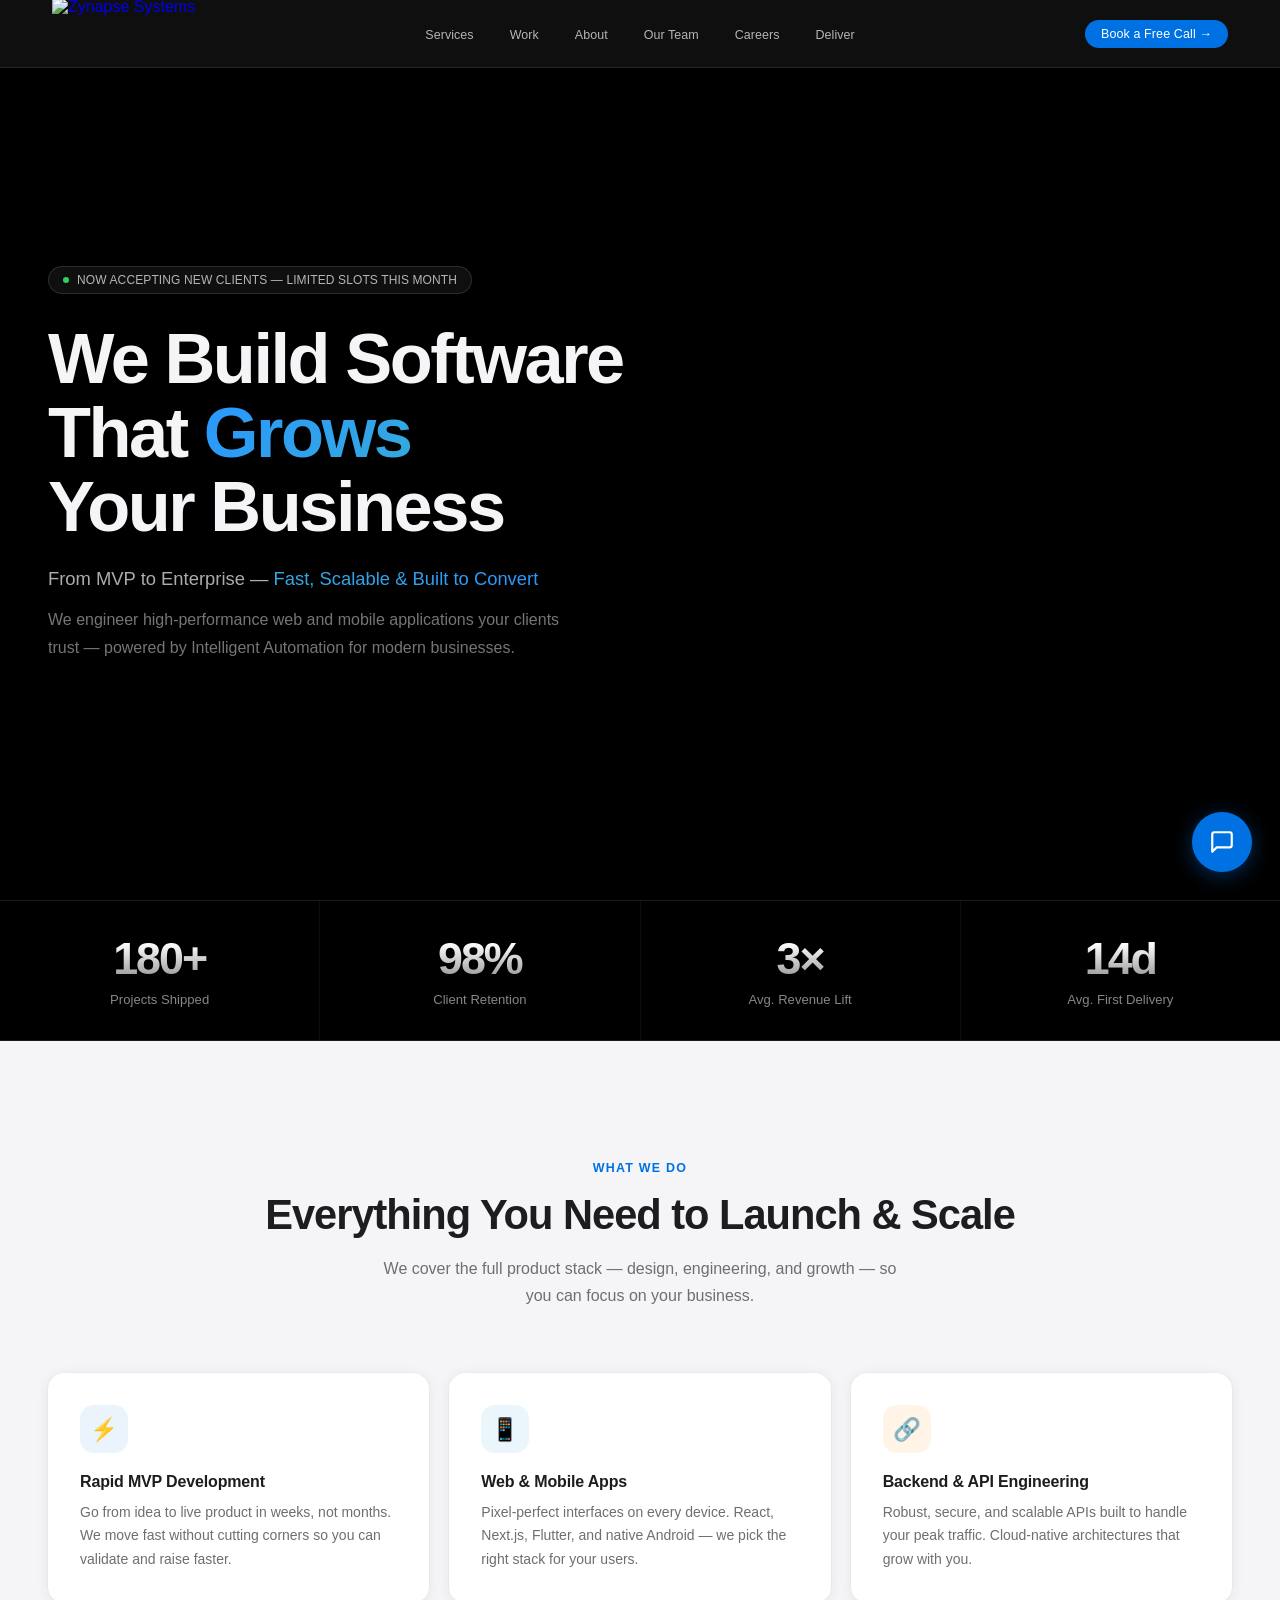
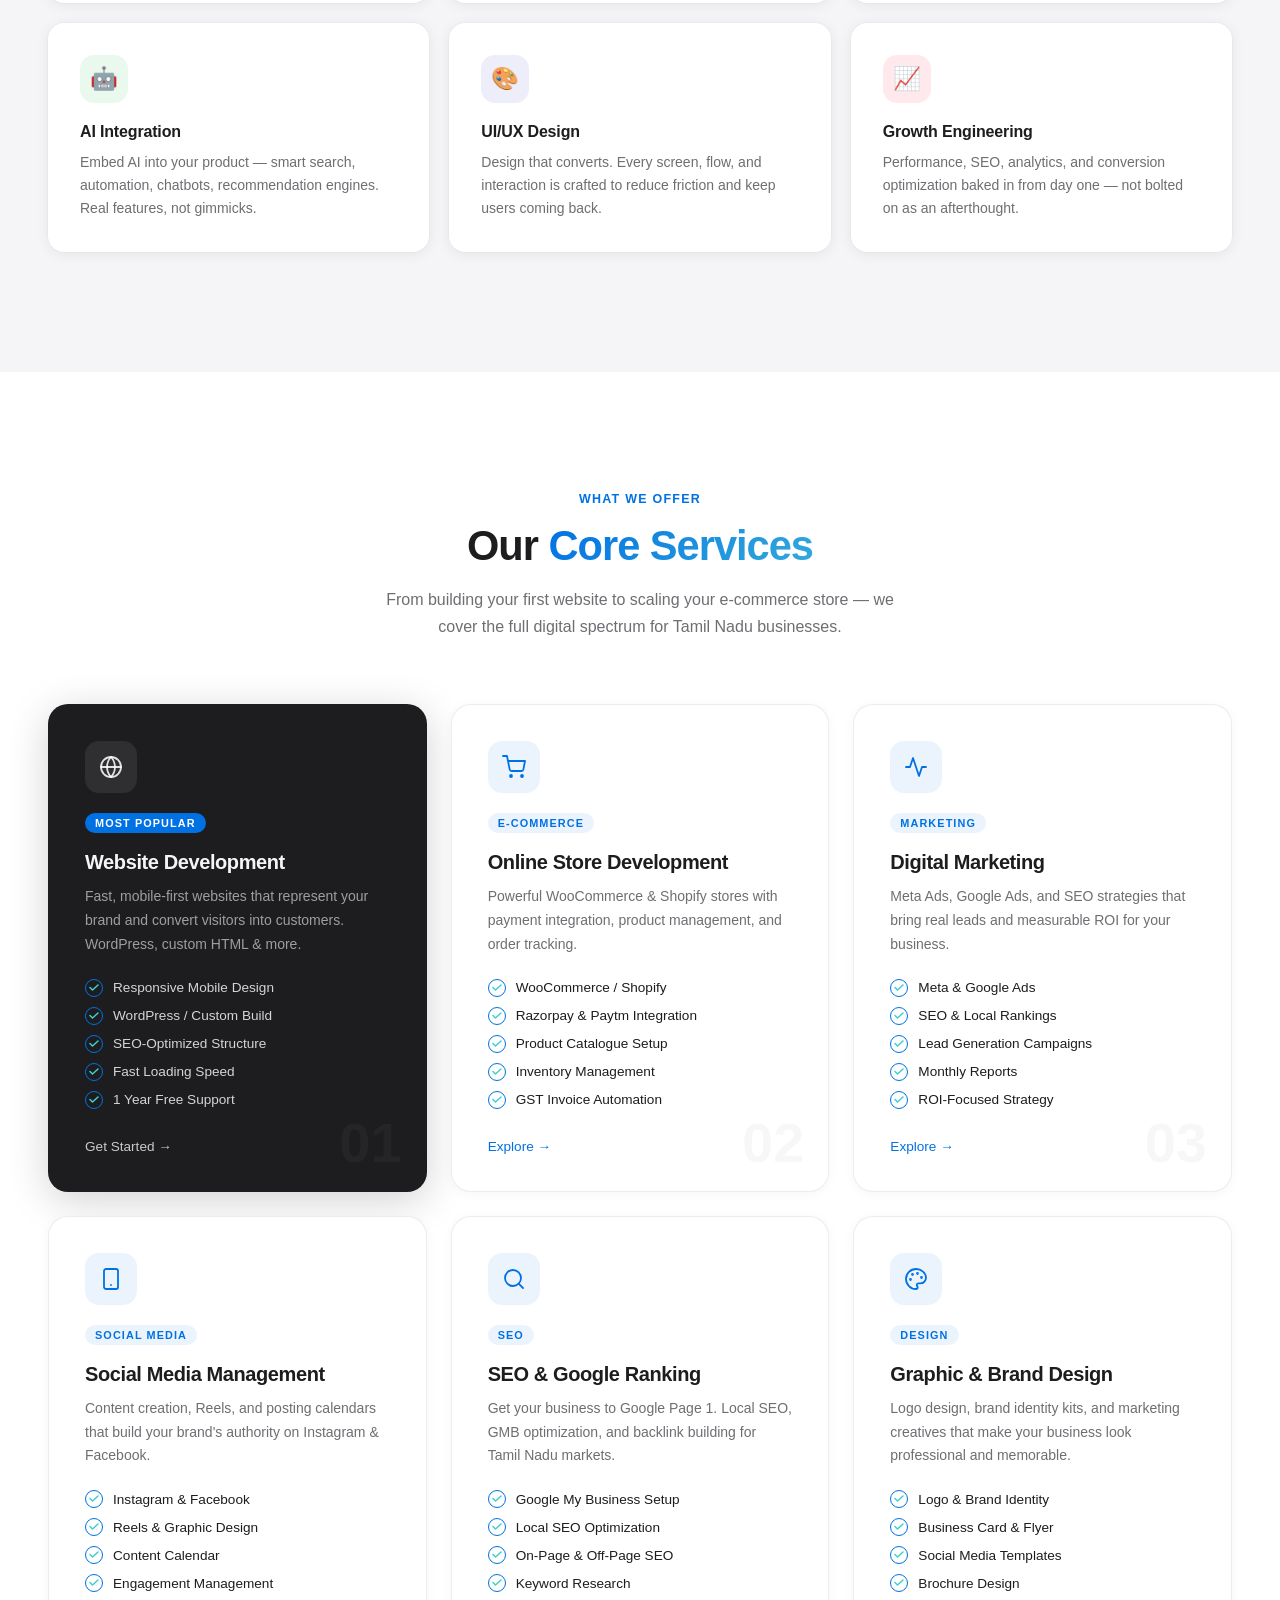
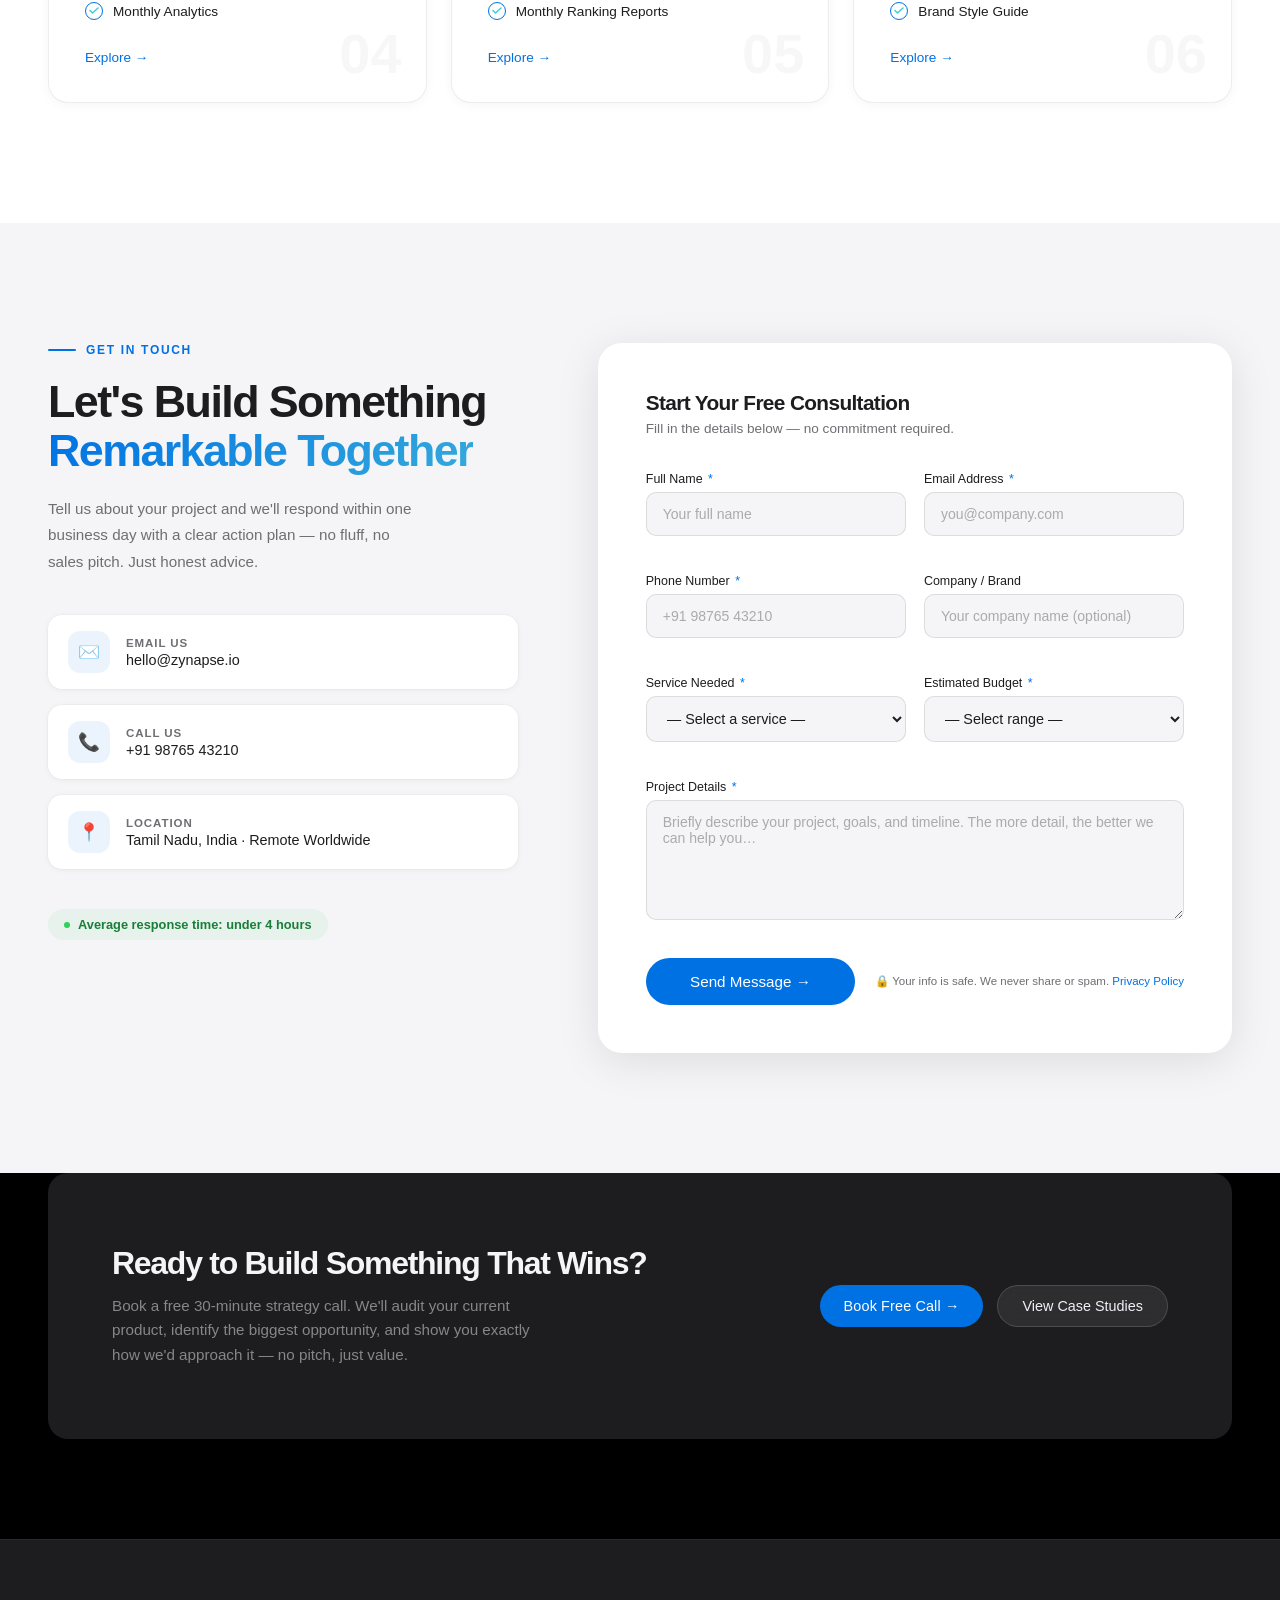
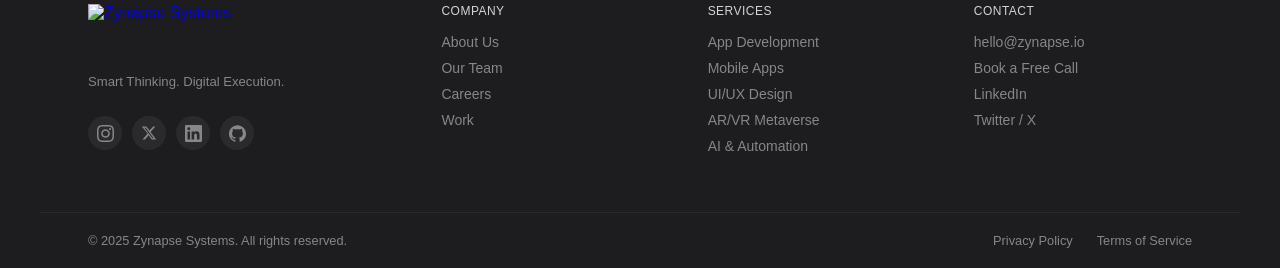
==== commit 44a3d45a: "transparant logo updated" ====
--- a/index.html
+++ b/index.html
@@ -2,7 +2,7 @@
 <html lang="en">
 <head>
   <meta charset="UTF-8">
-  <link rel="icon" type="image/png" href="https://i.postimg.cc/MZ3YzgGN/Chat-GPT-Image-Apr-28-2026-06-14-25-AM.png">
+  <link rel="icon" type="image/png" href="https://i.postimg.cc/1321zY27/datazync-logo-transparant.png">
   <meta name="viewport" content="width=device-width, initial-scale=1.0">
   <title>Zynapse — Software That Moves Fast</title>
   <link rel="preconnect" href="https://fonts.googleapis.com">
@@ -1190,13 +1190,13 @@
     }
   </style>
   <!-- Apple theme override — must stay AFTER inline <style> -->
-  <link rel="stylesheet" href="public/css/apple-theme.css">
+  <link rel="stylesheet" href="apple-theme.css">
 </head>
 <body>
 
   <!-- NAV -->
   <nav>
-    <a href="index.html" class="logo-link"><img src="https://i.postimg.cc/MZ3YzgGN/Chat-GPT-Image-Apr-28-2026-06-14-25-AM.png" alt="Zynapse Systems" class="logo-img"></a>
+    <a href="index.html" class="logo-link"><img src="https://i.postimg.cc/1321zY27/datazync-logo-transparant.png" alt="Zynapse Systems" class="logo-img"></a>
     <ul class="nav-links">
       <li><a href="#services">Services</a></li>
       <li><a href="#">Work</a></li>
@@ -1753,7 +1753,7 @@
   <footer>
     <div class="footer-top">
       <div>
-        <a href="index.html"><img src="https://i.postimg.cc/MZ3YzgGN/Chat-GPT-Image-Apr-28-2026-06-14-25-AM.png" alt="Zynapse Systems" class="footer-logo-img"></a>
+        <a href="index.html"><img src="https://i.postimg.cc/1321zY27/datazync-logo-transparant.png" alt="Zynapse Systems" class="footer-logo-img"></a>
         <p class="footer-tagline">Smart Thinking. Digital Execution.</p>
         <div class="social-icons">
           <a href="#" class="social-icon" aria-label="Instagram"><svg width="17" height="17" viewBox="0 0 24 24" fill="currentColor"><path d="M12 2.163c3.204 0 3.584.012 4.85.07 3.252.148 4.771 1.691 4.919 4.919.058 1.265.069 1.645.069 4.849 0 3.205-.012 3.584-.069 4.849-.149 3.225-1.664 4.771-4.919 4.919-1.266.058-1.644.07-4.85.07-3.204 0-3.584-.012-4.849-.07-3.26-.149-4.771-1.699-4.919-4.92-.058-1.265-.07-1.644-.07-4.849 0-3.204.013-3.583.07-4.849.149-3.227 1.664-4.771 4.919-4.919 1.266-.057 1.645-.069 4.849-.069zm0-2.163c-3.259 0-3.667.014-4.947.072-4.358.2-6.78 2.618-6.98 6.98-.059 1.281-.073 1.689-.073 4.948 0 3.259.014 3.668.072 4.948.2 4.358 2.618 6.78 6.98 6.98 1.281.058 1.689.072 4.948.072 3.259 0 3.668-.014 4.948-.072 4.354-.2 6.782-2.618 6.979-6.98.059-1.28.073-1.689.073-4.948 0-3.259-.014-3.667-.072-4.947-.196-4.354-2.617-6.78-6.979-6.98-1.281-.059-1.69-.073-4.949-.073zm0 5.838c-3.403 0-6.162 2.759-6.162 6.162s2.759 6.163 6.162 6.163 6.162-2.759 6.162-6.163c0-3.403-2.759-6.162-6.162-6.162zm0 10.162c-2.209 0-4-1.79-4-4 0-2.209 1.791-4 4-4s4 1.791 4 4c0 2.21-1.791 4-4 4zm6.406-11.845c-.796 0-1.441.645-1.441 1.44s.645 1.44 1.441 1.44c.795 0 1.439-.645 1.439-1.44s-.644-1.44-1.439-1.44z"/></svg></a>
--- a/apple-theme.css
+++ b/apple-theme.css
@@ -0,0 +1,664 @@
+/*
+ * apple-theme.css — Zynapse Systems
+ * Apple-level design override: fonts, colors, layout, components
+ * Linked after inline <style> on all pages so these rules take precedence
+ */
+
+/* ═══════════════════════════════════════════════
+   DESIGN TOKENS
+═══════════════════════════════════════════════ */
+:root {
+  /* Apple color system */
+  --ap-black:       #000000;
+  --ap-dark:        #1d1d1f;
+  --ap-white:       #ffffff;
+  --ap-off-white:   #f5f5f7;
+  --ap-blue:        #0071e3;
+  --ap-blue-hover:  #0077ed;
+  --ap-blue-light:  rgba(0,113,227,0.08);
+  --ap-teal:        #34aadc;
+  --ap-green:       #30d158;
+  --ap-gray:        #6e6e73;
+  --ap-lgray:       #86868b;
+  --ap-border:      rgba(0,0,0,0.08);
+
+  /* Override legacy tokens to Apple values */
+  --accent:  #0071e3;
+  --accent2: #34aadc;
+  --glow:    rgba(0,113,227,0.2);
+  --muted:   #86868b;
+  --bg:      #000000;
+}
+
+/* ═══════════════════════════════════════════════
+   TYPOGRAPHY — Apple system font stack
+═══════════════════════════════════════════════ */
+body,
+input, select, textarea, button {
+  font-family: -apple-system, BlinkMacSystemFont, "SF Pro Display", "SF Pro Text",
+               "Helvetica Neue", "Segoe UI", Arial, sans-serif;
+  -webkit-font-smoothing: antialiased;
+  -moz-osx-font-smoothing: grayscale;
+}
+
+/* ═══════════════════════════════════════════════
+   NAV — Apple dark frosted glass (universal)
+═══════════════════════════════════════════════ */
+nav {
+  height: 68px !important;
+  padding: 0 52px !important;
+  background: rgba(18,18,18,0.86) !important;
+  backdrop-filter: saturate(180%) blur(20px) !important;
+  -webkit-backdrop-filter: saturate(180%) blur(20px) !important;
+  border-bottom: 1px solid rgba(255,255,255,0.09) !important;
+  display: flex !important;
+  align-items: center !important;
+}
+
+/* ── Logo — responsive sizing + blend mode ── */
+.logo-img {
+  height: clamp(44px, 5.5vw, 72px) !important;
+  width: auto !important;
+  object-fit: contain !important;
+  display: block !important;
+  max-width: 200px !important;
+}
+
+/* Footer logo — slightly smaller but still responsive */
+.footer-logo-img {
+  height: clamp(36px, 4vw, 56px) !important;
+  width: auto !important;
+  object-fit: contain !important;
+  display: block !important;
+  max-width: 160px !important;
+  margin-bottom: 16px !important;
+}
+
+/* Logo link — no background so transparent PNG shows cleanly */
+.logo-link,
+a:has(> .footer-logo-img) {
+  background: transparent !important;
+  display: flex !important;
+  align-items: center !important;
+}
+
+/* Tablet */
+@media (max-width: 1024px) {
+  nav { height: 60px !important; padding: 0 32px !important; }
+  .logo-img { height: clamp(38px, 6vw, 56px) !important; }
+  .footer-logo-img { height: clamp(32px, 5vw, 48px) !important; }
+}
+
+/* Mobile */
+@media (max-width: 640px) {
+  nav { height: 56px !important; padding: 0 20px !important; }
+  .logo-img { height: 40px !important; max-width: 140px !important; }
+  .footer-logo-img { height: 34px !important; max-width: 120px !important; }
+}
+
+.nav-links a {
+  font-size: 0.78rem;
+  font-weight: 400;
+  letter-spacing: 0.005em;
+  color: rgba(245,245,247,0.72);
+}
+.nav-links a:hover,
+.nav-links a.active { color: #f5f5f7; }
+
+.nav-cta {
+  background: var(--ap-blue) !important;
+  color: #fff !important;
+  border: none !important;
+  border-radius: 980px !important;
+  padding: 7px 16px !important;
+  font-size: 0.78rem !important;
+  font-weight: 400 !important;
+  letter-spacing: 0.01em !important;
+  transition: background 0.2s !important;
+  transform: none !important;
+  opacity: 1 !important;
+  box-shadow: none !important;
+}
+.nav-cta:hover {
+  background: var(--ap-blue-hover) !important;
+  transform: none !important;
+  opacity: 1 !important;
+}
+
+/* ═══════════════════════════════════════════════
+   HERO
+═══════════════════════════════════════════════ */
+.hero { background: #000; }
+
+.hero-overlay {
+  background: linear-gradient(
+    108deg,
+    rgba(0,0,0,0.93) 0%,
+    rgba(0,0,0,0.6) 52%,
+    rgba(0,0,0,0.1) 100%
+  ) !important;
+}
+
+.hero-content { margin-top: 52px !important; }
+
+h1 {
+  font-size: clamp(3rem, 5.5vw, 4.8rem) !important;
+  font-weight: 700 !important;
+  letter-spacing: -0.035em !important;
+  line-height: 1.05 !important;
+  color: #f5f5f7;
+}
+h1 .highlight {
+  background: linear-gradient(135deg, #2997ff 0%, var(--ap-teal) 100%) !important;
+  -webkit-background-clip: text !important;
+  background-clip: text !important;
+  -webkit-text-fill-color: transparent !important;
+}
+
+.badge {
+  background: rgba(255,255,255,0.06) !important;
+  border: 1px solid rgba(255,255,255,0.12) !important;
+  color: rgba(245,245,247,0.72) !important;
+  border-radius: 980px !important;
+  font-size: 0.75rem !important;
+  font-weight: 400 !important;
+  letter-spacing: 0.01em !important;
+}
+.badge-dot { background: var(--ap-green) !important; }
+
+.hero-tagline {
+  font-size: 1.15rem !important;
+  font-weight: 400 !important;
+  color: rgba(245,245,247,0.7) !important;
+}
+.hero-tagline em {
+  background: linear-gradient(135deg, var(--ap-teal), #2997ff);
+  -webkit-background-clip: text;
+  background-clip: text;
+  -webkit-text-fill-color: transparent;
+  font-style: normal;
+}
+.hero-sub { color: rgba(245,245,247,0.48) !important; font-weight: 400 !important; }
+
+.pain-icon {
+  background: rgba(255,69,58,0.1) !important;
+  border-color: rgba(255,69,58,0.2) !important;
+  color: #ff453a !important;
+}
+.gain-icon {
+  background: rgba(52,170,220,0.1) !important;
+  border-color: rgba(52,170,220,0.2) !important;
+  color: var(--ap-teal) !important;
+}
+.pain-item span:last-child { color: rgba(245,245,247,0.48) !important; }
+.gain-item span:last-child { color: rgba(245,245,247,0.82) !important; }
+
+.hero-urgency { color: rgba(245,245,247,0.38) !important; }
+.hero-urgency strong { color: #ffd60a !important; }
+
+.spline-watermark-blocker { background: #000 !important; }
+
+/* Trust bar */
+.trust-label {
+  font-size: 0.75rem !important;
+  color: rgba(245,245,247,0.45) !important;
+  font-weight: 400 !important;
+  text-transform: none !important;
+  letter-spacing: 0.01em !important;
+}
+.stars { color: #ffd60a !important; }
+.rating-text { color: rgba(245,245,247,0.45) !important; font-size: 0.82rem !important; }
+.avatar { border-color: #000 !important; }
+.av-more { background: rgba(255,255,255,0.1) !important; }
+
+/* ═══════════════════════════════════════════════
+   BUTTONS — Apple pill style
+═══════════════════════════════════════════════ */
+.btn-primary {
+  background: var(--ap-blue) !important;
+  border-radius: 980px !important;
+  padding: 12px 24px !important;
+  font-size: 0.9rem !important;
+  font-weight: 400 !important;
+  box-shadow: none !important;
+  letter-spacing: 0.01em !important;
+  border: none !important;
+}
+.btn-primary:hover {
+  background: var(--ap-blue-hover) !important;
+  transform: translateY(-1px) !important;
+  box-shadow: none !important;
+}
+
+.btn-cta-main {
+  border-radius: 980px !important;
+  padding: 12px 24px !important;
+  font-size: 0.9rem !important;
+  box-shadow: none !important;
+}
+.btn-cta-main::after { display: none !important; }
+
+.btn-ghost {
+  background: rgba(255,255,255,0.08) !important;
+  border: 1px solid rgba(255,255,255,0.15) !important;
+  border-radius: 980px !important;
+  padding: 12px 24px !important;
+  font-size: 0.9rem !important;
+  font-weight: 400 !important;
+}
+.btn-ghost:hover { background: rgba(255,255,255,0.14) !important; transform: none !important; }
+
+/* ═══════════════════════════════════════════════
+   STATS STRIP — Pure black
+═══════════════════════════════════════════════ */
+.stats-strip {
+  background: rgba(255,255,255,0.05) !important;
+  border-color: rgba(255,255,255,0.06) !important;
+}
+.stat { background: #000 !important; }
+.stat-num {
+  font-size: 2.8rem !important;
+  font-weight: 700 !important;
+  letter-spacing: -0.045em !important;
+  background: linear-gradient(180deg, #fff 20%, rgba(245,245,247,0.55) 100%) !important;
+  -webkit-background-clip: text !important;
+  background-clip: text !important;
+  -webkit-text-fill-color: transparent !important;
+}
+.stat-label { color: var(--ap-lgray) !important; font-weight: 400 !important; }
+
+/* ═══════════════════════════════════════════════
+   FEATURES SECTION — Apple light gray
+═══════════════════════════════════════════════ */
+.features {
+  background: var(--ap-off-white) !important;
+  max-width: none !important;
+  margin: 0 !important;
+  padding: 120px max(48px, calc((100vw - 1200px) / 2)) !important;
+}
+.features .section-label { color: var(--ap-blue) !important; }
+.features .section-title { color: var(--ap-dark) !important; }
+.features .section-sub   { color: var(--ap-gray) !important; }
+
+.feature-grid {
+  max-width: 1200px !important;
+  margin-left: auto !important;
+  margin-right: auto !important;
+}
+
+.feature-card {
+  background: #fff !important;
+  border: none !important;
+  box-shadow: 0 2px 14px rgba(0,0,0,0.07), 0 0 0 0.5px rgba(0,0,0,0.04) !important;
+}
+.feature-card:hover {
+  border-color: transparent !important;
+  transform: translateY(-5px) !important;
+  box-shadow: 0 16px 44px rgba(0,0,0,0.1), 0 0 0 0.5px rgba(0,0,0,0.04) !important;
+}
+
+.feature-icon { border-radius: 14px !important; }
+.fi-1 { background: rgba(0,113,227,0.08) !important; }
+.fi-2 { background: rgba(52,170,220,0.1) !important; }
+.fi-3 { background: rgba(255,149,0,0.1) !important; }
+.fi-4 { background: rgba(52,199,89,0.1) !important; }
+.fi-5 { background: rgba(88,86,214,0.1) !important; }
+.fi-6 { background: rgba(255,45,85,0.1) !important; }
+
+.feature-title { color: var(--ap-dark) !important; letter-spacing: -0.01em !important; font-weight: 600 !important; }
+.feature-desc  { color: var(--ap-gray) !important; font-weight: 400 !important; }
+
+/* ═══════════════════════════════════════════════
+   SERVICES SECTION — Pure white
+═══════════════════════════════════════════════ */
+.services-section {
+  background: #fff !important;
+  max-width: none !important;
+  margin: 0 !important;
+  padding: 120px max(48px, calc((100vw - 1280px) / 2)) !important;
+}
+.services-section .section-label { color: var(--ap-blue) !important; }
+.services-section .section-title { color: var(--ap-dark) !important; }
+.services-section .section-sub   { color: var(--ap-gray) !important; }
+
+.cs-grid {
+  max-width: 1280px !important;
+  margin-left: auto !important;
+  margin-right: auto !important;
+}
+
+.cs-card {
+  background: #fff !important;
+  border: 0.5px solid rgba(0,0,0,0.07) !important;
+  box-shadow: 0 2px 12px rgba(0,0,0,0.04) !important;
+}
+.cs-card:hover {
+  border-color: rgba(0,113,227,0.15) !important;
+  box-shadow: 0 16px 48px rgba(0,0,0,0.1) !important;
+  transform: translateY(-5px) !important;
+}
+
+.cs-card.featured {
+  background: #1d1d1f !important;
+  border-color: transparent !important;
+  box-shadow: 0 8px 40px rgba(0,0,0,0.18) !important;
+}
+.cs-card.featured:hover {
+  box-shadow: 0 24px 64px rgba(0,0,0,0.3) !important;
+  border-color: transparent !important;
+}
+
+.cs-icon { background: var(--ap-blue-light) !important; border: none !important; }
+.cs-card.featured .cs-icon { background: rgba(255,255,255,0.08) !important; }
+
+.cs-badge {
+  color: var(--ap-blue) !important;
+  background: var(--ap-blue-light) !important;
+  border: none !important;
+  border-radius: 980px !important;
+  font-weight: 600 !important;
+}
+.cs-badge.popular { color: #fff !important; background: var(--ap-blue) !important; }
+
+.cs-title {
+  color: var(--ap-dark) !important;
+  letter-spacing: -0.02em !important;
+  font-weight: 600 !important;
+}
+.cs-card.featured .cs-title { color: #f5f5f7 !important; }
+
+.cs-desc  { color: var(--ap-gray) !important; font-weight: 400 !important; }
+.cs-card.featured .cs-desc { color: rgba(245,245,247,0.6) !important; }
+
+.cs-features li { color: var(--ap-dark) !important; font-weight: 500 !important; }
+.cs-card.featured .cs-features li { color: rgba(245,245,247,0.85) !important; }
+
+.cs-check { border-color: var(--ap-blue) !important; }
+
+.cs-cta {
+  color: var(--ap-blue) !important;
+  font-size: 0.85rem !important;
+  font-weight: 500 !important;
+  letter-spacing: 0 !important;
+  text-transform: none !important;
+}
+.cs-card.featured .cs-cta { color: rgba(245,245,247,0.8) !important; }
+
+.cs-number { color: rgba(0,0,0,0.03) !important; }
+.cs-card.featured .cs-number { color: rgba(255,255,255,0.04) !important; }
+
+/* ═══════════════════════════════════════════════
+   CTA BAND — Apple dark
+═══════════════════════════════════════════════ */
+.cta-band {
+  background: #1d1d1f !important;
+  border: none !important;
+  box-shadow: none !important;
+  border-radius: 20px !important;
+}
+.cta-text h2 {
+  color: #f5f5f7 !important;
+  font-weight: 700 !important;
+  letter-spacing: -0.04em !important;
+}
+.cta-text p { color: var(--ap-lgray) !important; font-weight: 400 !important; }
+
+/* ═══════════════════════════════════════════════
+   CONTACT SECTION — Apple light gray
+═══════════════════════════════════════════════ */
+.contact-section {
+  background: var(--ap-off-white) !important;
+  max-width: none !important;
+  margin: 0 !important;
+  padding: 120px max(48px, calc((100vw - 1200px) / 2)) !important;
+}
+.contact-section::before,
+.contact-section::after { display: none !important; }
+
+.contact-inner {
+  max-width: 1200px !important;
+  margin: 0 auto !important;
+}
+
+.contact-eyebrow { color: var(--ap-blue) !important; }
+.contact-eyebrow::before { background: var(--ap-blue) !important; }
+
+.contact-heading { color: var(--ap-dark) !important; font-weight: 700 !important; letter-spacing: -0.035em !important; }
+.contact-heading span {
+  background: linear-gradient(135deg, var(--ap-blue), var(--ap-teal)) !important;
+  -webkit-background-clip: text !important;
+  background-clip: text !important;
+  -webkit-text-fill-color: transparent !important;
+}
+.contact-desc { color: var(--ap-gray) !important; font-weight: 400 !important; }
+
+.contact-info-item {
+  background: #fff !important;
+  border: none !important;
+  box-shadow: 0 1px 6px rgba(0,0,0,0.05), 0 0 0 0.5px rgba(0,0,0,0.04) !important;
+}
+.contact-info-item:hover {
+  border-color: transparent !important;
+  background: #fff !important;
+  box-shadow: 0 4px 18px rgba(0,0,0,0.09), 0 0 0 0.5px rgba(0,0,0,0.04) !important;
+  transform: translateY(-2px) !important;
+}
+
+.ci-icon { background: var(--ap-blue-light) !important; border: none !important; }
+.ci-label { color: var(--ap-gray) !important; }
+.ci-value { color: var(--ap-dark) !important; font-weight: 500 !important; }
+
+.response-badge {
+  background: rgba(52,199,89,0.08) !important;
+  border: none !important;
+  color: #1a7e3a !important;
+}
+.response-dot { background: var(--ap-green) !important; }
+
+/* Form card */
+.contact-form-card {
+  background: #fff !important;
+  border: none !important;
+  box-shadow: 0 8px 44px rgba(0,0,0,0.1) !important;
+  backdrop-filter: none !important;
+  -webkit-backdrop-filter: none !important;
+}
+.contact-form-card::before { display: none !important; }
+
+.form-title {
+  color: var(--ap-dark) !important;
+  font-weight: 700 !important;
+  letter-spacing: -0.03em !important;
+}
+.form-subtitle { color: var(--ap-gray) !important; font-weight: 400 !important; }
+
+.cf-label { color: var(--ap-dark) !important; font-weight: 500 !important; letter-spacing: 0 !important; }
+.cf-label .req { color: var(--ap-blue) !important; }
+
+.cf-input,
+.cf-select,
+.cf-textarea {
+  background: var(--ap-off-white) !important;
+  border: 1.5px solid rgba(0,0,0,0.1) !important;
+  color: var(--ap-dark) !important;
+  font-family: -apple-system, BlinkMacSystemFont, "SF Pro Text", "Helvetica Neue", sans-serif !important;
+}
+.cf-input::placeholder,
+.cf-textarea::placeholder { color: rgba(110,110,115,0.55) !important; }
+.cf-input:focus,
+.cf-select:focus,
+.cf-textarea:focus {
+  border-color: var(--ap-blue) !important;
+  background: #fff !important;
+  box-shadow: 0 0 0 3px rgba(0,113,227,0.15) !important;
+}
+.cf-input.v-ok, .cf-select.v-ok, .cf-textarea.v-ok {
+  border-color: #34c759 !important;
+  background: rgba(52,199,89,0.04) !important;
+  box-shadow: none !important;
+}
+.cf-input.v-err, .cf-select.v-err, .cf-textarea.v-err {
+  border-color: #ff3b30 !important;
+  background: rgba(255,59,48,0.04) !important;
+  box-shadow: none !important;
+}
+.cf-select option { background: #fff !important; color: var(--ap-dark) !important; }
+.cf-err { color: #ff3b30 !important; }
+
+.cf-submit {
+  background: var(--ap-blue) !important;
+  border-radius: 980px !important;
+  font-weight: 500 !important;
+  box-shadow: none !important;
+  font-family: -apple-system, BlinkMacSystemFont, "SF Pro Text", "Helvetica Neue", sans-serif !important;
+}
+.cf-submit:hover:not(:disabled) {
+  background: var(--ap-blue-hover) !important;
+  transform: translateY(-1px) !important;
+  box-shadow: none !important;
+}
+
+.cf-privacy { color: var(--ap-gray) !important; font-weight: 400 !important; }
+.cf-privacy a { color: var(--ap-blue) !important; }
+
+.cf-success-icon {
+  background: rgba(52,199,89,0.08) !important;
+  border-color: rgba(52,199,89,0.2) !important;
+}
+.cf-success h3 { color: var(--ap-dark) !important; letter-spacing: -0.03em !important; font-weight: 700 !important; }
+.cf-success p  { color: var(--ap-gray) !important; }
+
+/* Toasts */
+.ctf-toast { backdrop-filter: saturate(150%) blur(20px) !important; box-shadow: 0 4px 20px rgba(0,0,0,0.12) !important; }
+.ctf-toast.t-err  { background: rgba(255,59,48,0.09) !important;  border-color: rgba(255,59,48,0.18) !important;  color: #ff3b30 !important; }
+.ctf-toast.t-ok   { background: rgba(52,199,89,0.09) !important;  border-color: rgba(52,199,89,0.18) !important;  color: #1a7e3a !important; }
+.ctf-toast.t-warn { background: rgba(255,214,10,0.09) !important; border-color: rgba(255,214,10,0.18) !important; color: #7d5a00 !important; }
+
+/* ═══════════════════════════════════════════════
+   FOOTER — Apple dark charcoal
+═══════════════════════════════════════════════ */
+footer {
+  background: #1d1d1f !important;
+  border-top-color: rgba(255,255,255,0.06) !important;
+}
+.footer-tagline { color: var(--ap-lgray) !important; font-weight: 400 !important; }
+.footer-col h4 {
+  color: rgba(245,245,247,0.85) !important;
+  font-size: 0.75rem !important;
+  font-weight: 500 !important;
+  letter-spacing: 0.04em !important;
+}
+.footer-col a { color: var(--ap-lgray) !important; font-weight: 400 !important; }
+.footer-col a:hover { color: #f5f5f7 !important; }
+.social-icon {
+  background: rgba(255,255,255,0.06) !important;
+  border: none !important;
+  border-radius: 50% !important;
+}
+.social-icon:hover { background: rgba(255,255,255,0.12) !important; transform: none !important; border-color: transparent !important; }
+.footer-bottom { border-top-color: rgba(255,255,255,0.06) !important; }
+.footer-bottom p,
+.footer-links a { color: var(--ap-lgray) !important; font-weight: 400 !important; }
+.footer-links a:hover { color: #f5f5f7 !important; }
+
+/* ═══════════════════════════════════════════════
+   ABOUT PAGE
+═══════════════════════════════════════════════ */
+.about-hero h1 span {
+  background: linear-gradient(135deg, var(--ap-blue) 0%, var(--ap-teal) 100%) !important;
+  -webkit-background-clip: text !important;
+  -webkit-text-fill-color: transparent !important;
+}
+.section-label { color: var(--ap-blue) !important; }
+.vm-tab.active {
+  background: linear-gradient(135deg, var(--ap-blue) 0%, var(--ap-teal) 100%) !important;
+  -webkit-background-clip: text !important;
+  -webkit-text-fill-color: transparent !important;
+}
+#vm-indicator { background: linear-gradient(180deg, var(--ap-blue) 0%, var(--ap-teal) 100%) !important; }
+.panel-stat-val {
+  background: linear-gradient(135deg, var(--ap-blue) 0%, var(--ap-teal) 100%) !important;
+  -webkit-background-clip: text !important;
+  -webkit-text-fill-color: transparent !important;
+}
+
+/* ═══════════════════════════════════════════════
+   TEAM PAGE
+═══════════════════════════════════════════════ */
+.btn-team {
+  background: var(--ap-blue) !important;
+  border-radius: 980px !important;
+  box-shadow: 0 0 28px rgba(0,113,227,0.35) !important;
+}
+.btn-team:hover { box-shadow: 0 0 44px rgba(0,113,227,0.5) !important; }
+.member-card:hover { border-color: rgba(0,113,227,0.3) !important; }
+
+/* ═══════════════════════════════════════════════
+   CAREERS PAGE
+═══════════════════════════════════════════════ */
+.btn-primary.careers-btn,
+.careers-section .btn-primary {
+  background: var(--ap-blue) !important;
+  border-radius: 980px !important;
+}
+.dream-badge {
+  background: rgba(0,113,227,0.1) !important;
+  border-color: rgba(0,113,227,0.25) !important;
+  color: var(--ap-blue) !important;
+}
+.benefit-pill {
+  background: rgba(0,113,227,0.07) !important;
+  border-color: rgba(0,113,227,0.18) !important;
+  color: var(--ap-blue) !important;
+}
+
+/* ═══════════════════════════════════════════════
+   DELIVER PAGE
+═══════════════════════════════════════════════ */
+.hero-badge { border-radius: 980px !important; }
+.timeline-progress { background: linear-gradient(180deg, var(--ap-blue), var(--ap-teal)) !important; }
+.step-item.active .step-number { background: var(--ap-blue) !important; box-shadow: 0 0 20px rgba(0,113,227,0.5) !important; }
+
+/* ═══════════════════════════════════════════════
+   CHATBOT WIDGET — Apple blue
+═══════════════════════════════════════════════ */
+#zyn-chat-btn {
+  background: var(--ap-blue) !important;
+  box-shadow: 0 4px 20px rgba(0,113,227,0.4) !important;
+}
+#zyn-chat-btn:hover {
+  box-shadow: 0 8px 32px rgba(0,113,227,0.55) !important;
+}
+.zyn-hd {
+  background: linear-gradient(135deg, rgba(0,113,227,0.12), rgba(52,170,220,0.08)) !important;
+  border-bottom-color: rgba(0,113,227,0.12) !important;
+}
+.zyn-hd-avatar { background: linear-gradient(135deg, var(--ap-blue), var(--ap-teal)) !important; }
+.zyn-hd-status { color: var(--ap-teal) !important; }
+.zyn-hd-status::before { background: var(--ap-teal) !important; box-shadow: 0 0 6px var(--ap-teal) !important; }
+.zyn-msg.user .zyn-bubble { background: linear-gradient(135deg, var(--ap-blue), var(--ap-teal)) !important; }
+.zyn-typing span { background: rgba(0,113,227,0.8) !important; }
+.zyn-quick-btn {
+  background: rgba(0,113,227,0.08) !important;
+  border-color: rgba(0,113,227,0.25) !important;
+  color: var(--ap-blue) !important;
+}
+.zyn-quick-btn:hover { background: rgba(0,113,227,0.16) !important; }
+#zyn-input:focus { border-color: rgba(0,113,227,0.5) !important; }
+#zyn-send-btn { background: var(--ap-blue) !important; }
+
+/* ═══════════════════════════════════════════════
+   RESPONSIVE OVERRIDES
+═══════════════════════════════════════════════ */
+@media (max-width: 1024px) {
+  .contact-section { padding: 80px 32px !important; }
+  .features { padding: 80px 32px !important; }
+  .services-section { padding: 80px 32px !important; }
+}
+@media (max-width: 768px) {
+  nav { padding: 0 20px !important; }
+  .features { padding: 72px 20px !important; }
+  .services-section { padding: 72px 20px !important; }
+  .contact-section { padding: 72px 20px !important; }
+  h1 { font-size: clamp(2.4rem, 8vw, 3.2rem) !important; }
+}
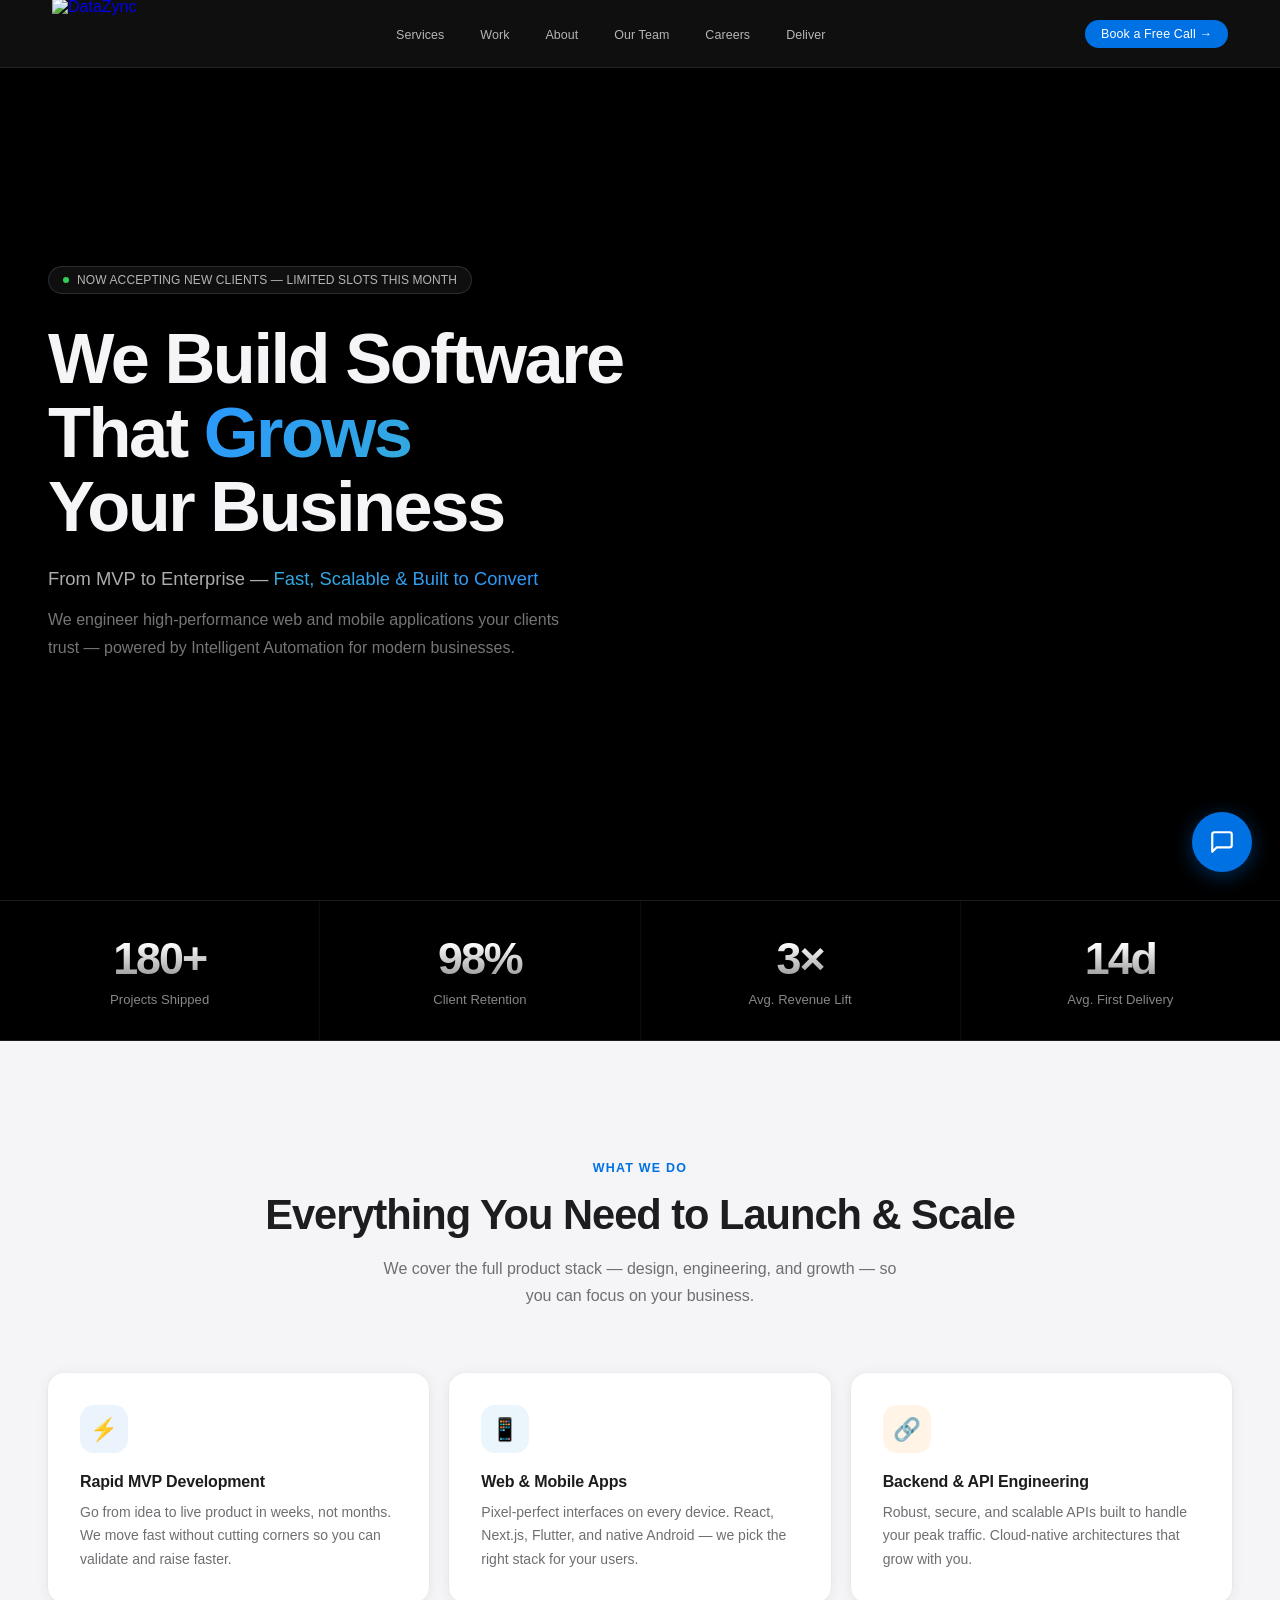
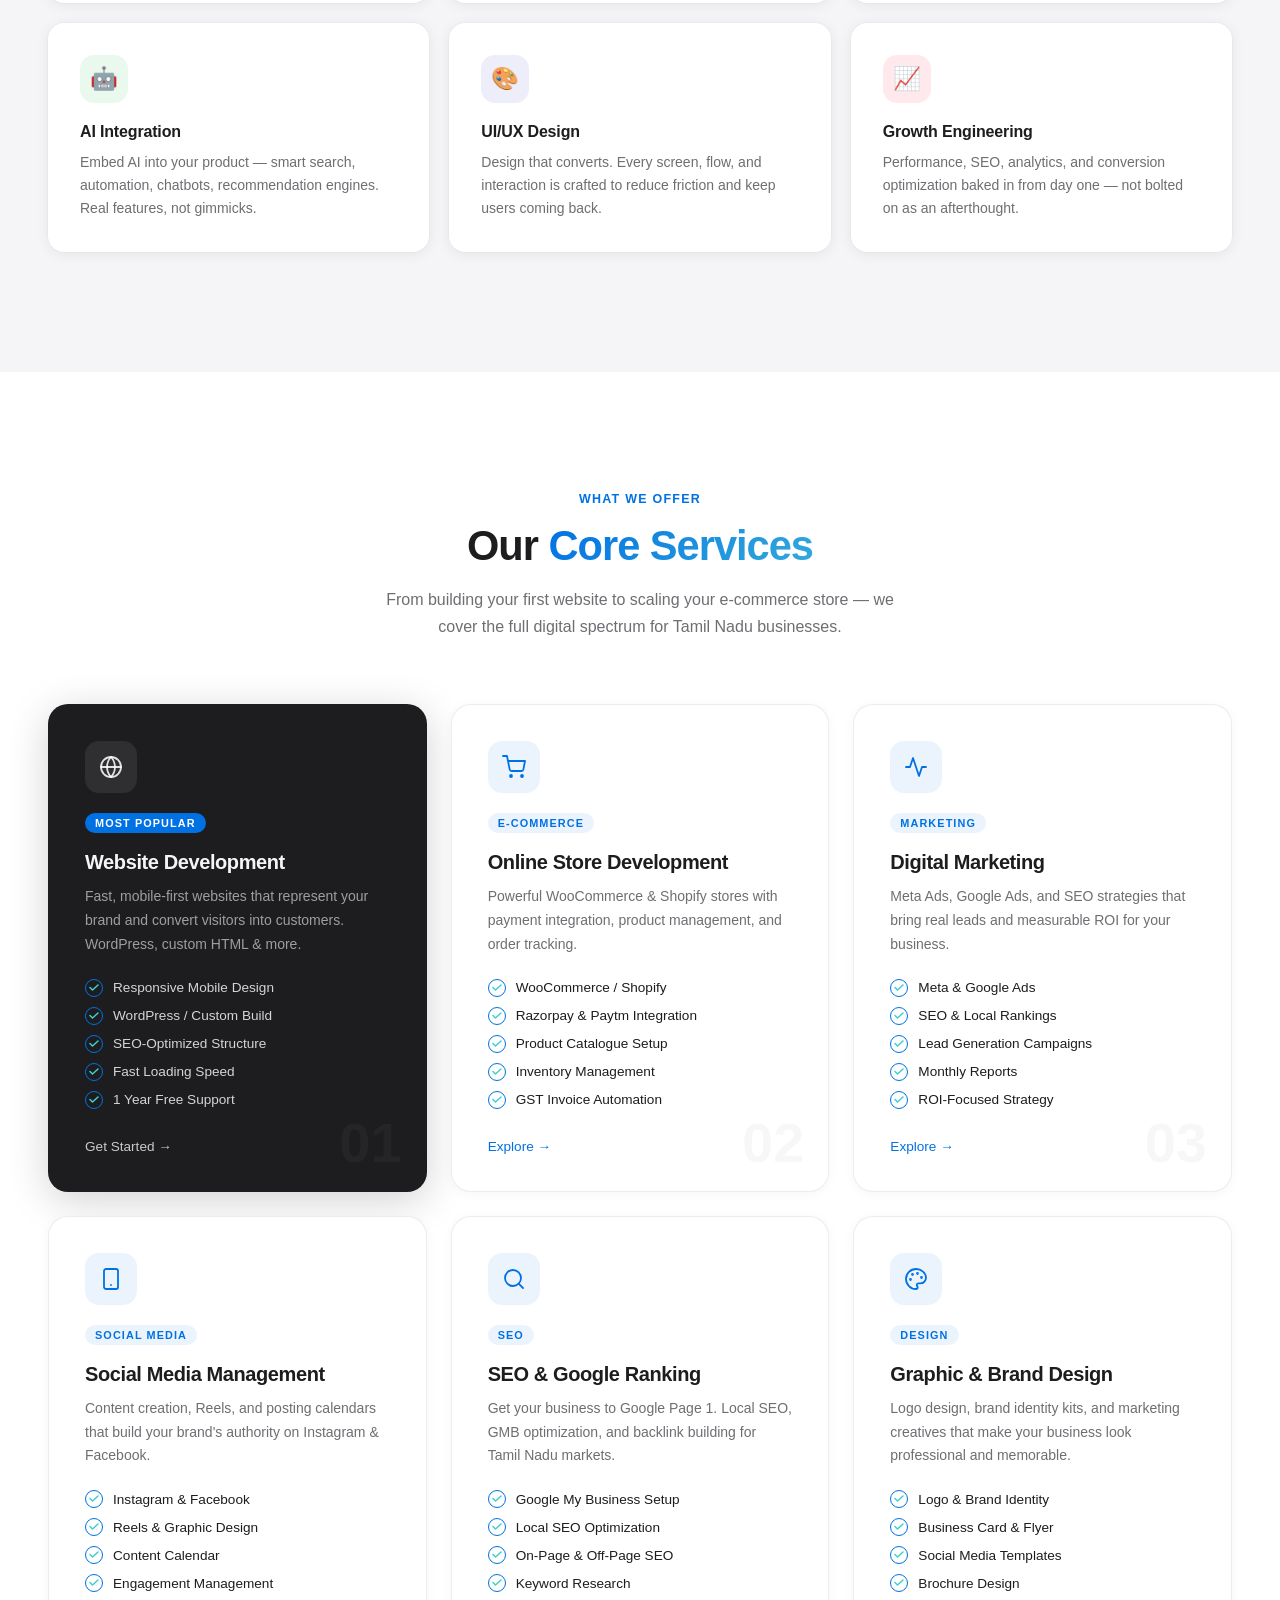
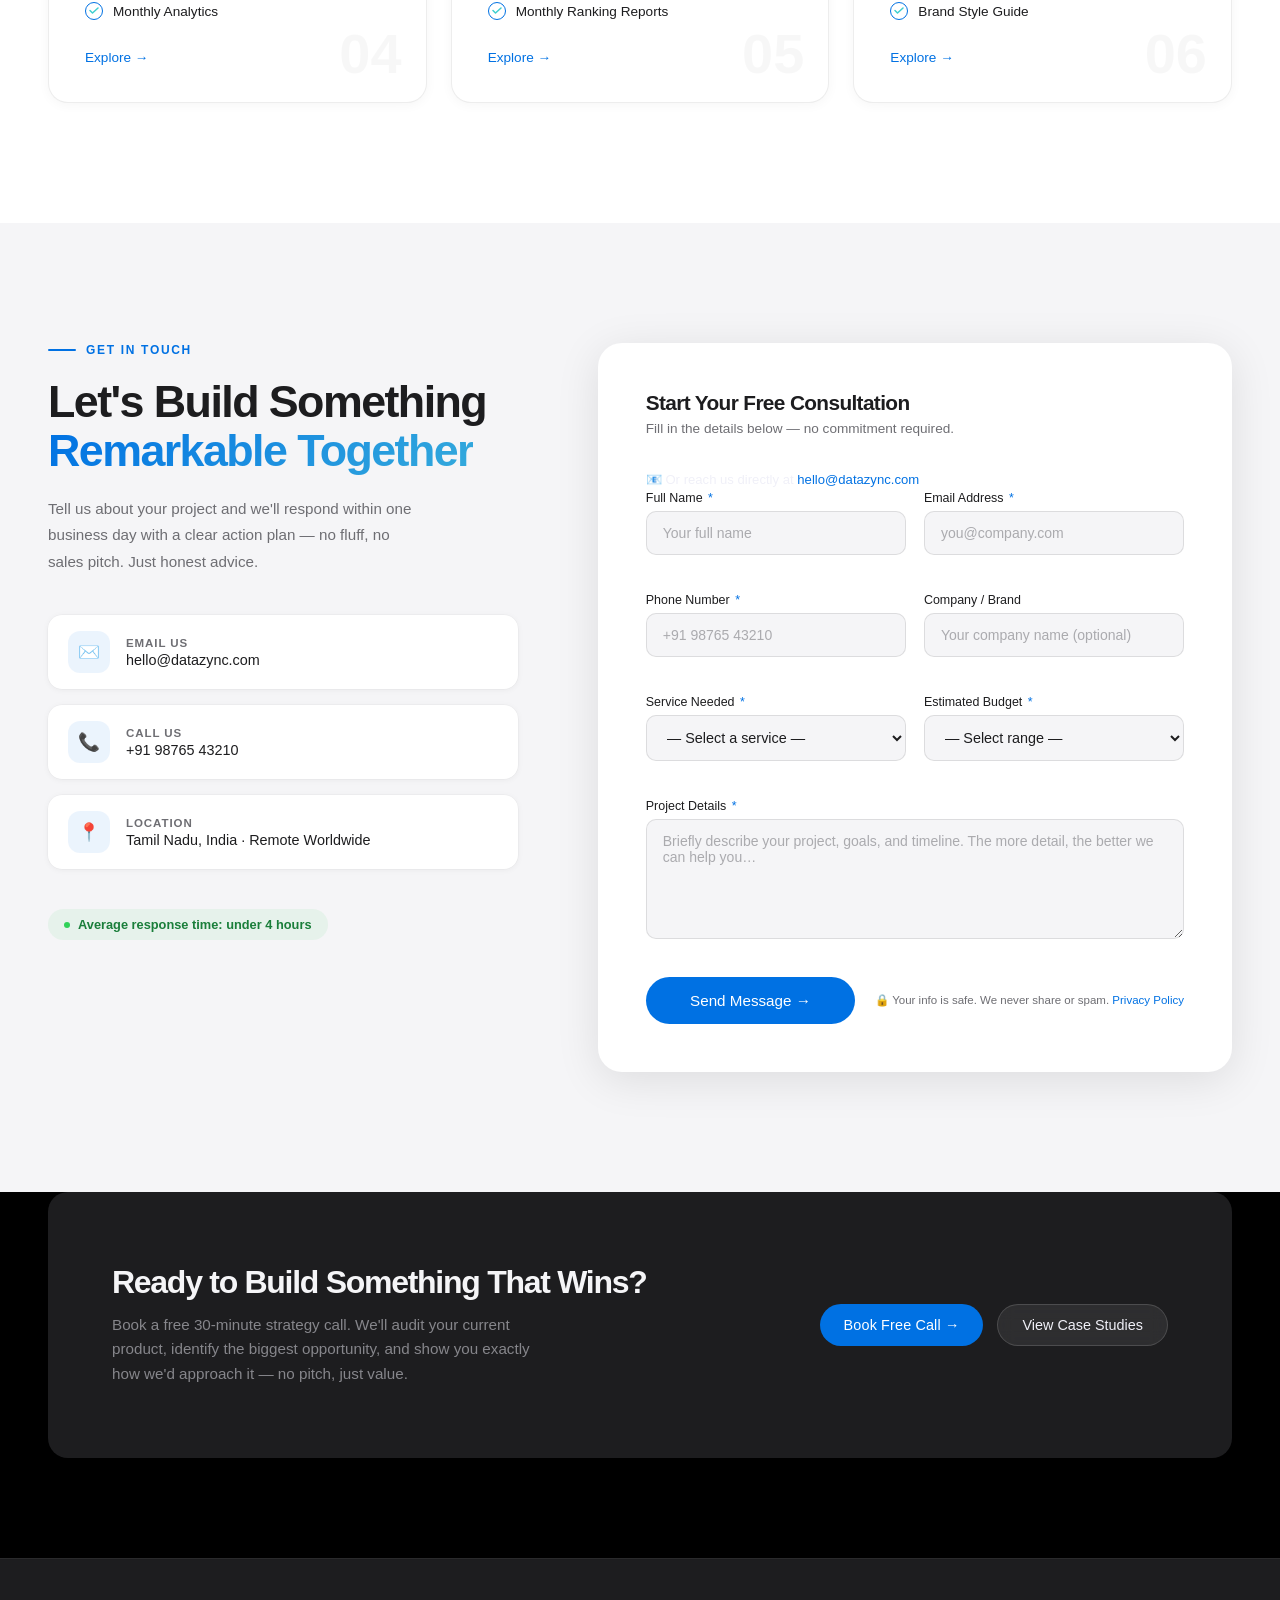
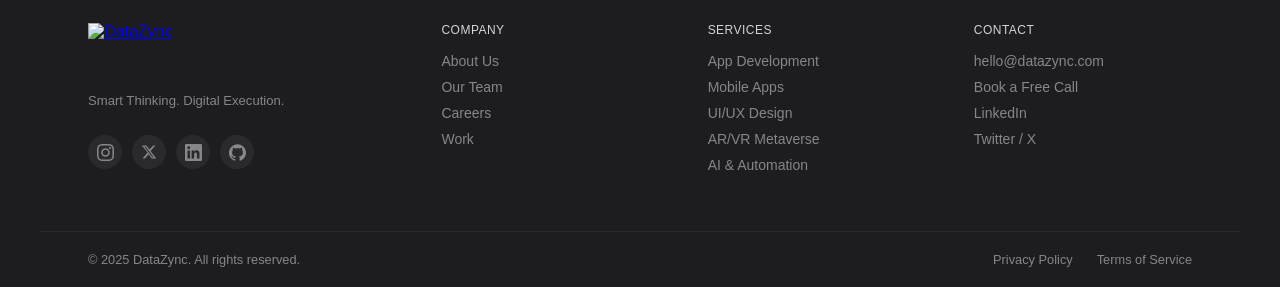
==== commit 3abba848: "updated content - About" ====
--- a/index.html
+++ b/index.html
@@ -4,7 +4,7 @@
   <meta charset="UTF-8">
   <link rel="icon" type="image/png" href="https://i.postimg.cc/1321zY27/datazync-logo-transparant.png">
   <meta name="viewport" content="width=device-width, initial-scale=1.0">
-  <title>Zynapse — Software That Moves Fast</title>
+  <title>DataZync — Software That Moves Fast</title>
   <link rel="preconnect" href="https://fonts.googleapis.com">
   <link href="https://fonts.googleapis.com/css2?family=Inter:wght@300;400;500;600;700;800;900&display=swap" rel="stylesheet">
   <style>
@@ -1196,7 +1196,7 @@
 
   <!-- NAV -->
   <nav>
-    <a href="index.html" class="logo-link"><img src="https://i.postimg.cc/1321zY27/datazync-logo-transparant.png" alt="Zynapse Systems" class="logo-img"></a>
+    <a href="index.html" class="logo-link"><img src="https://i.postimg.cc/1321zY27/datazync-logo-transparant.png" alt="DataZync" class="logo-img"></a>
     <ul class="nav-links">
       <li><a href="#services">Services</a></li>
       <li><a href="#">Work</a></li>
@@ -1554,7 +1554,7 @@
           method: 'POST',
           headers: { 'Content-Type': 'application/json', 'Accept': 'application/json' },
           body: JSON.stringify({
-            _subject: '🚀 New Consultation Request — Zynapse',
+            _subject: '🚀 New Consultation Request — DataZync',
             _template: 'table',
             _captcha: 'false',
             Name: name,
@@ -1571,7 +1571,7 @@
 
           /* ── 2. Open WhatsApp with pre-filled message ── */
           var waText =
-            '🚀 *New Consultation Request — Zynapse*\n\n' +
+            '🚀 *New Consultation Request — DataZync*\n\n' +
             '👤 *Name:* ' + name + '\n' +
             '📧 *Email:* ' + email + '\n' +
             '📞 *Phone:* ' + phone + '\n' +
@@ -1614,7 +1614,7 @@
             <div class="ci-icon">✉️</div>
             <div>
               <div class="ci-label">Email us</div>
-              <div class="ci-value">hello@zynapse.io</div>
+              <div class="ci-value">hello@datazync.com</div>
             </div>
           </div>
           <div class="contact-info-item">
@@ -1643,6 +1643,7 @@
       <div class="contact-form-card" id="cfCard">
         <h3 class="form-title">Start Your Free Consultation</h3>
         <p class="form-subtitle">Fill in the details below — no commitment required.</p>
+        <p class="form-email-note">📧 Or reach us directly at <a href="mailto:hello@datazync.com" style="color:#0071e3;text-decoration:none;font-weight:500;">hello@datazync.com</a></p>
 
         <form id="cfForm" novalidate autocomplete="off">
           <div class="cf-row">
@@ -1753,7 +1754,7 @@
   <footer>
     <div class="footer-top">
       <div>
-        <a href="index.html"><img src="https://i.postimg.cc/1321zY27/datazync-logo-transparant.png" alt="Zynapse Systems" class="footer-logo-img"></a>
+        <a href="index.html"><img src="https://i.postimg.cc/1321zY27/datazync-logo-transparant.png" alt="DataZync" class="footer-logo-img"></a>
         <p class="footer-tagline">Smart Thinking. Digital Execution.</p>
         <div class="social-icons">
           <a href="#" class="social-icon" aria-label="Instagram"><svg width="17" height="17" viewBox="0 0 24 24" fill="currentColor"><path d="M12 2.163c3.204 0 3.584.012 4.85.07 3.252.148 4.771 1.691 4.919 4.919.058 1.265.069 1.645.069 4.849 0 3.205-.012 3.584-.069 4.849-.149 3.225-1.664 4.771-4.919 4.919-1.266.058-1.644.07-4.85.07-3.204 0-3.584-.012-4.849-.07-3.26-.149-4.771-1.699-4.919-4.92-.058-1.265-.07-1.644-.07-4.849 0-3.204.013-3.583.07-4.849.149-3.227 1.664-4.771 4.919-4.919 1.266-.057 1.645-.069 4.849-.069zm0-2.163c-3.259 0-3.667.014-4.947.072-4.358.2-6.78 2.618-6.98 6.98-.059 1.281-.073 1.689-.073 4.948 0 3.259.014 3.668.072 4.948.2 4.358 2.618 6.78 6.98 6.98 1.281.058 1.689.072 4.948.072 3.259 0 3.668-.014 4.948-.072 4.354-.2 6.782-2.618 6.979-6.98.059-1.28.073-1.689.073-4.948 0-3.259-.014-3.667-.072-4.947-.196-4.354-2.617-6.78-6.979-6.98-1.281-.059-1.69-.073-4.949-.073zm0 5.838c-3.403 0-6.162 2.759-6.162 6.162s2.759 6.163 6.162 6.163 6.162-2.759 6.162-6.163c0-3.403-2.759-6.162-6.162-6.162zm0 10.162c-2.209 0-4-1.79-4-4 0-2.209 1.791-4 4-4s4 1.791 4 4c0 2.21-1.791 4-4 4zm6.406-11.845c-.796 0-1.441.645-1.441 1.44s.645 1.44 1.441 1.44c.795 0 1.439-.645 1.439-1.44s-.644-1.44-1.439-1.44z"/></svg></a>
@@ -1779,14 +1780,14 @@
       </div>
       <div class="footer-col">
         <h4>Contact</h4>
-        <a href="mailto:hello@zynapse.io">hello@zynapse.io</a>
+        <a href="mailto:hello@datazync.com">hello@datazync.com</a>
         <a href="#">Book a Free Call</a>
         <a href="#">LinkedIn</a>
         <a href="#">Twitter / X</a>
       </div>
     </div>
     <div class="footer-bottom">
-      <p>© 2025 Zynapse Systems. All rights reserved.</p>
+      <p>© 2025 DataZync. All rights reserved.</p>
       <div class="footer-links">
         <a href="#">Privacy Policy</a>
         <a href="#">Terms of Service</a>
@@ -1960,11 +1961,11 @@
 </button>
 
 <!-- Chat panel -->
-<div id="zyn-chat-panel" role="dialog" aria-label="Zynapse AI Assistant">
+<div id="zyn-chat-panel" role="dialog" aria-label="DataZync AI Assistant">
   <div class="zyn-hd">
     <div class="zyn-hd-avatar">🤖</div>
     <div class="zyn-hd-info">
-      <div class="zyn-hd-name">Zynapse Assistant</div>
+      <div class="zyn-hd-name">DataZync Assistant</div>
       <div class="zyn-hd-status">Online · Ready to help</div>
     </div>
     <button class="zyn-close-btn" id="zyn-close-btn" aria-label="Close chat">
@@ -1994,12 +1995,12 @@
   var KB = [
     {
       keys: ['hello','hi','hey','good morning','good evening','greetings','howdy','sup'],
-      answer: "Hey there! 👋 Welcome to <strong>Zynapse Systems</strong>. I'm your AI assistant. How can I help you today?",
+      answer: "Hey there! 👋 Welcome to <strong>DataZync</strong>. I'm your AI assistant. How can I help you today?",
       quick: ['Services','Pricing','Process','Contact Us']
     },
     {
-      keys: ['what do you do','what is zynapse','about zynapse','who are you','tell me about','what is datazync'],
-      answer: "Zynapse Systems is a <strong>technology & consulting company</strong> that helps businesses grow through <strong>AI-powered solutions, custom software, data analytics, and digital transformation</strong>. We turn complex challenges into elegant, scalable products. 🚀",
+      keys: ['what do you do','what is datazync','about datazync','who are you','tell me about','what is zynapse','about zynapse'],
+      answer: "DataZync is a <strong>technology & consulting company</strong> that helps businesses grow through <strong>AI-powered solutions, custom software, data analytics, and digital transformation</strong>. We turn complex challenges into elegant, scalable products. 🚀",
       quick: ['Our Services','How We Work','Meet the Team']
     },
     {
@@ -2059,7 +2060,7 @@
     },
     {
       keys: ['team','founder','ceo','who built','developers','engineers','experts','staff'],
-      answer: "Zynapse is built by a passionate team of <strong>senior engineers, designers, and AI specialists</strong> with 10+ years of combined industry experience. Our founder & CEO leads with a vision of democratizing enterprise technology for growing businesses. 👥\n\nVisit our <a href='team.html' style='color:#00c6a7;text-decoration:underline'>Team page</a> to meet everyone!",
+      answer: "DataZync is built by a passionate team of <strong>senior engineers, designers, and AI specialists</strong> with 10+ years of combined industry experience. Our founder & CEO leads with a vision of democratizing enterprise technology for growing businesses. 👥\n\nVisit our <a href='team.html' style='color:#00c6a7;text-decoration:underline'>Team page</a> to meet everyone!",
       quick: ['Our Services','Book Free Call']
     },
     {
@@ -2128,7 +2129,7 @@
     panel.classList.toggle('open', opened);
     btn.classList.toggle('open', opened);
     if (opened && msgs.children.length === 0) {
-      setTimeout(function(){ addBotMsg("Hi! 👋 I'm the <strong>Zynapse AI Assistant</strong>. Ask me anything about our services, pricing, process, careers, or just say hi!", ['Services','Pricing','Process','Contact Us']); }, 350);
+      setTimeout(function(){ addBotMsg("Hi! 👋 I'm the <strong>DataZync AI Assistant</strong>. Ask me anything about our services, pricing, process, careers, or just say hi!", ['Services','Pricing','Process','Contact Us']); }, 350);
     }
     if (opened) input.focus();
   }
@@ -2232,5 +2233,18 @@
 </script>
 <!-- ══════════════════════════════════════════════════════════ -->
 
+<!-- Scroll to top -->
+<button class="scroll-top-btn" id="sttBtn" aria-label="Scroll to top" onclick="window.scrollTo({top:0,behavior:'smooth'})">
+  <span class="stt-label">Scroll to top</span>
+  <div class="stt-line"></div>
+  <div class="stt-dot"></div>
+</button>
+<script>
+(function(){
+  var b=document.getElementById('sttBtn');
+  window.addEventListener('scroll',function(){b.classList.toggle('stt-visible',window.scrollY>300);},{passive:true});
+})();
+</script>
+
 </body>
 </html>
--- a/apple-theme.css
+++ b/apple-theme.css
@@ -1,5 +1,5 @@
 /*
- * apple-theme.css — Zynapse Systems
+ * apple-theme.css — DataZync
  * Apple-level design override: fonts, colors, layout, components
  * Linked after inline <style> on all pages so these rules take precedence
  */
@@ -471,6 +471,7 @@
   letter-spacing: -0.03em !important;
 }
 .form-subtitle { color: var(--ap-gray) !important; font-weight: 400 !important; }
+.form-email-note { font-size: 0.82rem !important; color: var(--ap-light-gray) !important; margin-top: 6px !important; margin-bottom: 4px !important; }
 
 .cf-label { color: var(--ap-dark) !important; font-weight: 500 !important; letter-spacing: 0 !important; }
 .cf-label .req { color: var(--ap-blue) !important; }
@@ -662,3 +663,103 @@
   .contact-section { padding: 72px 20px !important; }
   h1 { font-size: clamp(2.4rem, 8vw, 3.2rem) !important; }
 }
+
+/* ═══════════════════════════════════════════════
+   SCROLL TO TOP — left-side vertical widget
+═══════════════════════════════════════════════ */
+.scroll-top-btn {
+  position: fixed !important;
+  left: 20px !important;
+  top: 50% !important;
+  transform: translateY(-50%) !important;
+  display: flex !important;
+  flex-direction: column !important;
+  align-items: center !important;
+  gap: 10px !important;
+  cursor: pointer !important;
+  opacity: 0 !important;
+  visibility: hidden !important;
+  transition: opacity 0.5s ease, visibility 0.5s ease !important;
+  z-index: 900 !important;
+  background: none !important;
+  border: none !important;
+  padding: 10px 6px !important;
+  text-decoration: none !important;
+}
+.scroll-top-btn.stt-visible {
+  opacity: 1 !important;
+  visibility: visible !important;
+}
+
+/* Vertical label */
+.stt-label {
+  writing-mode: vertical-rl !important;
+  text-orientation: mixed !important;
+  transform: rotate(180deg) !important;
+  font-family: var(--ap-font) !important;
+  font-size: 10px !important;
+  font-weight: 500 !important;
+  letter-spacing: 0.14em !important;
+  color: var(--ap-light-gray) !important;
+  text-transform: uppercase !important;
+  transition: color 0.3s ease !important;
+  white-space: nowrap !important;
+}
+.scroll-top-btn:hover .stt-label {
+  color: var(--ap-blue) !important;
+}
+
+/* Animated vertical line */
+.stt-line {
+  position: relative !important;
+  width: 1px !important;
+  height: 52px !important;
+  background: rgba(110,110,115,0.35) !important;
+  overflow: hidden !important;
+  border-radius: 1px !important;
+  transition: background 0.3s ease !important;
+}
+.stt-line::after {
+  content: '' !important;
+  position: absolute !important;
+  left: 0 !important;
+  width: 100% !important;
+  height: 40% !important;
+  background: linear-gradient(to bottom, transparent, var(--ap-blue), transparent) !important;
+  animation: stt-slide 1.8s ease-in-out infinite !important;
+  opacity: 0.7 !important;
+}
+.scroll-top-btn:hover .stt-line {
+  background: rgba(0,113,227,0.25) !important;
+}
+.scroll-top-btn:hover .stt-line::after {
+  animation-duration: 0.9s !important;
+  opacity: 1 !important;
+}
+
+@keyframes stt-slide {
+  0%   { top: 120%; }
+  100% { top: -40%; }
+}
+
+/* Dot at bottom of line */
+.stt-dot {
+  width: 5px !important;
+  height: 5px !important;
+  border-radius: 50% !important;
+  background: var(--ap-light-gray) !important;
+  transition: background 0.3s ease, transform 0.3s ease !important;
+  flex-shrink: 0 !important;
+}
+.scroll-top-btn:hover .stt-dot {
+  background: var(--ap-blue) !important;
+  transform: scale(1.4) !important;
+}
+
+@media (max-width: 900px) {
+  .scroll-top-btn { left: 10px !important; }
+  .stt-line { height: 36px !important; }
+}
+@media (max-width: 600px) {
+  .scroll-top-btn { display: none !important; }
+}
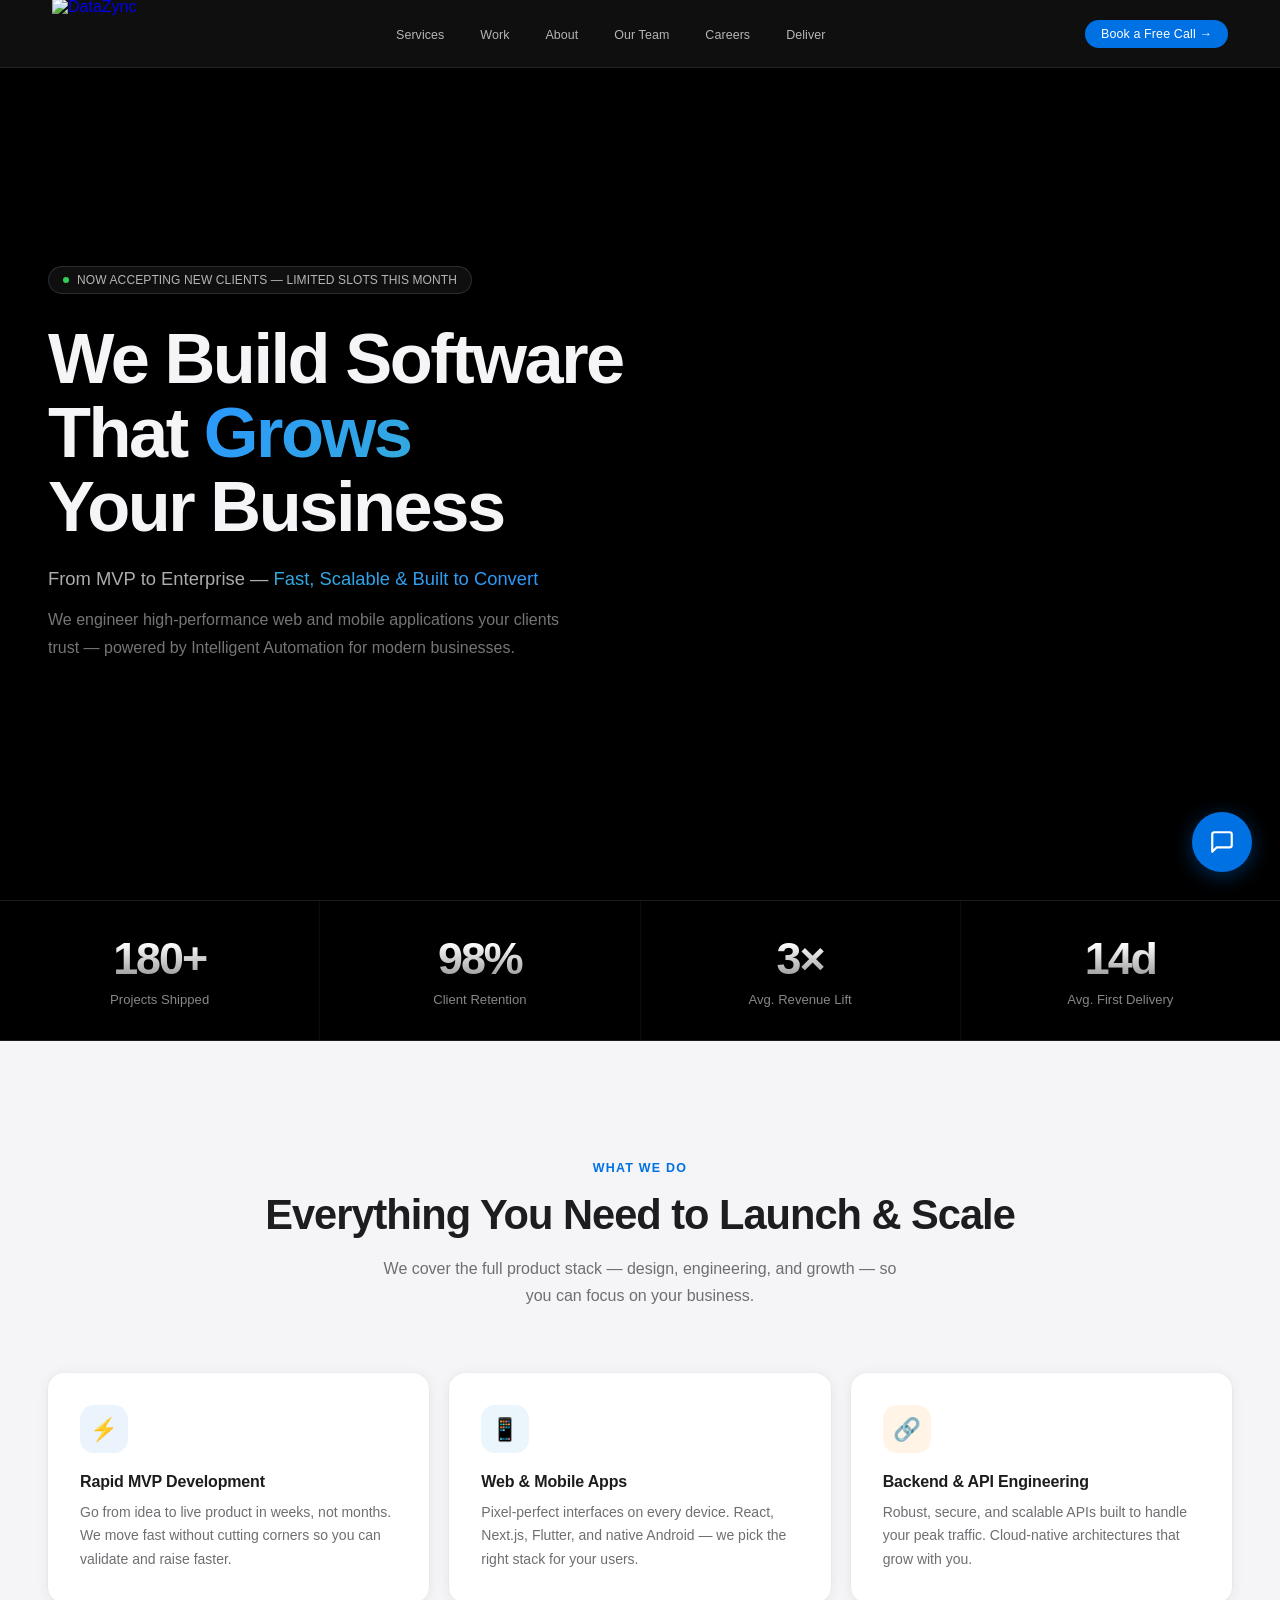
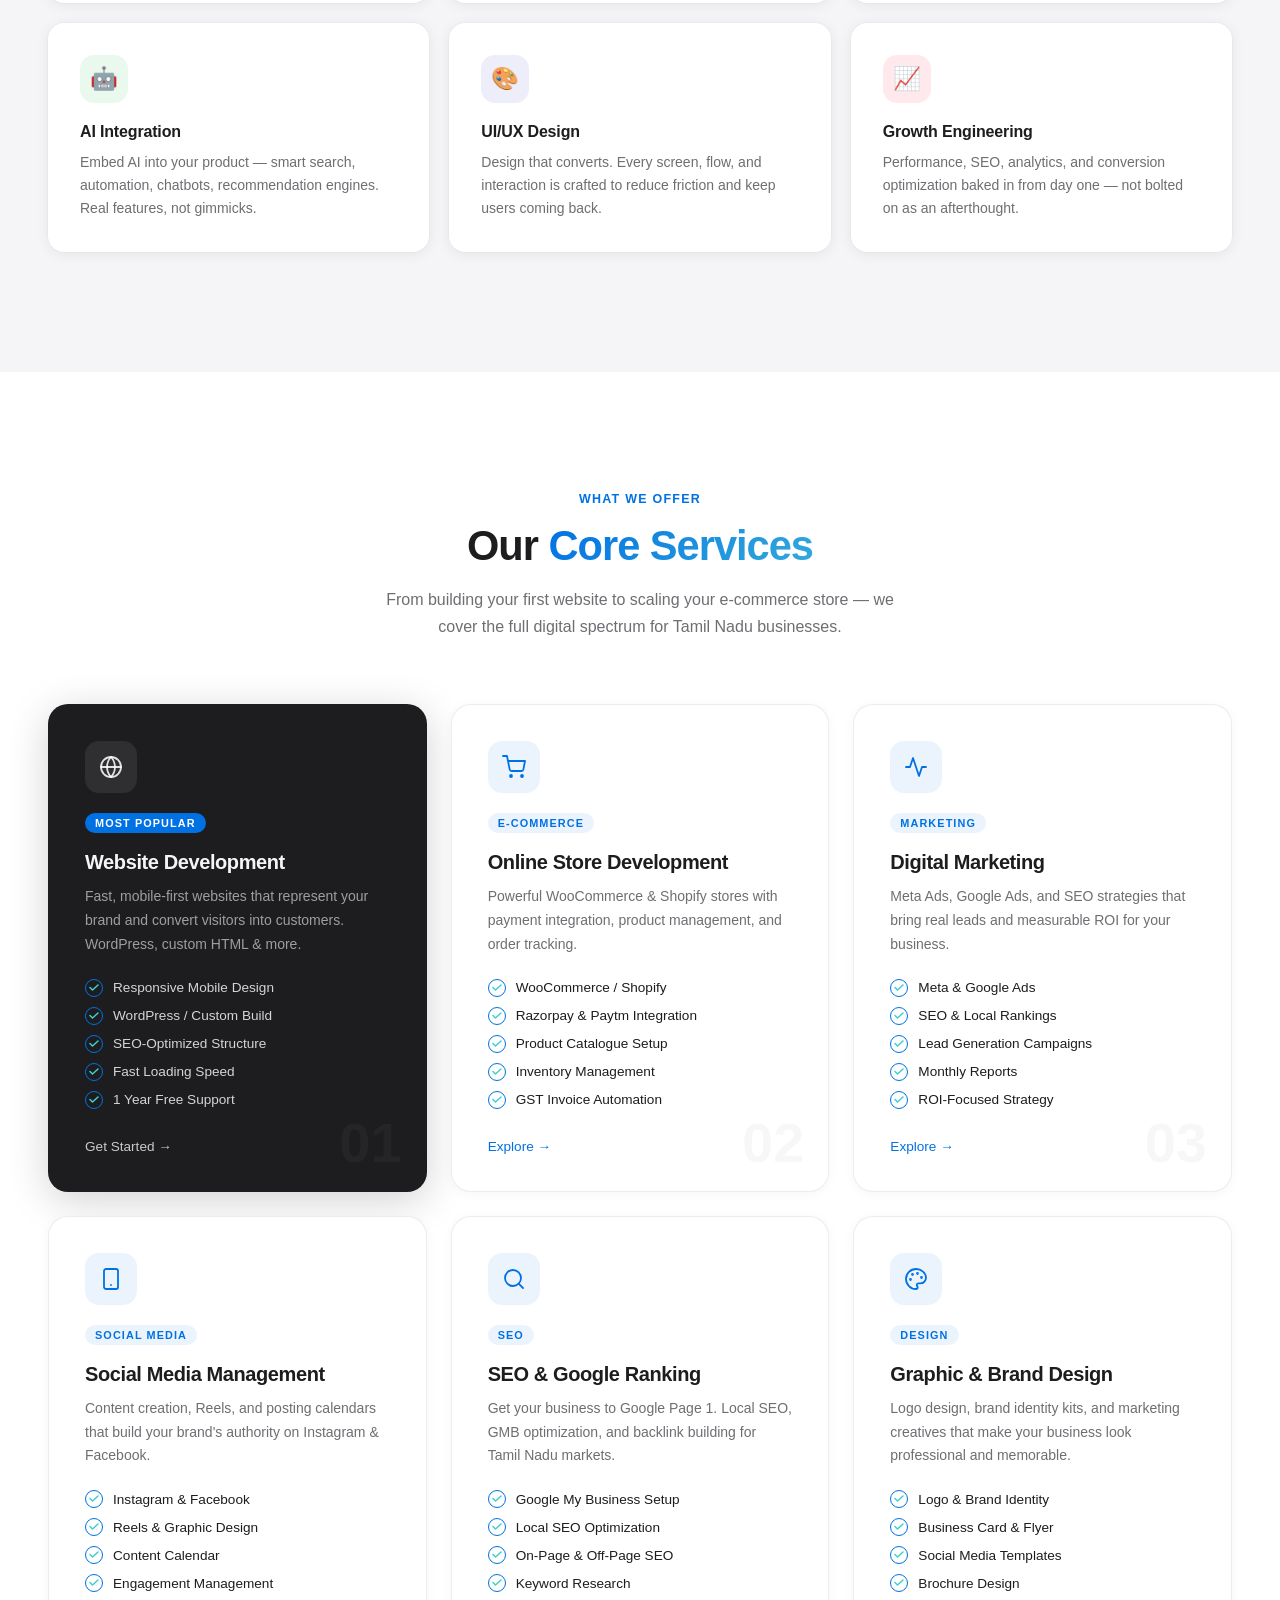
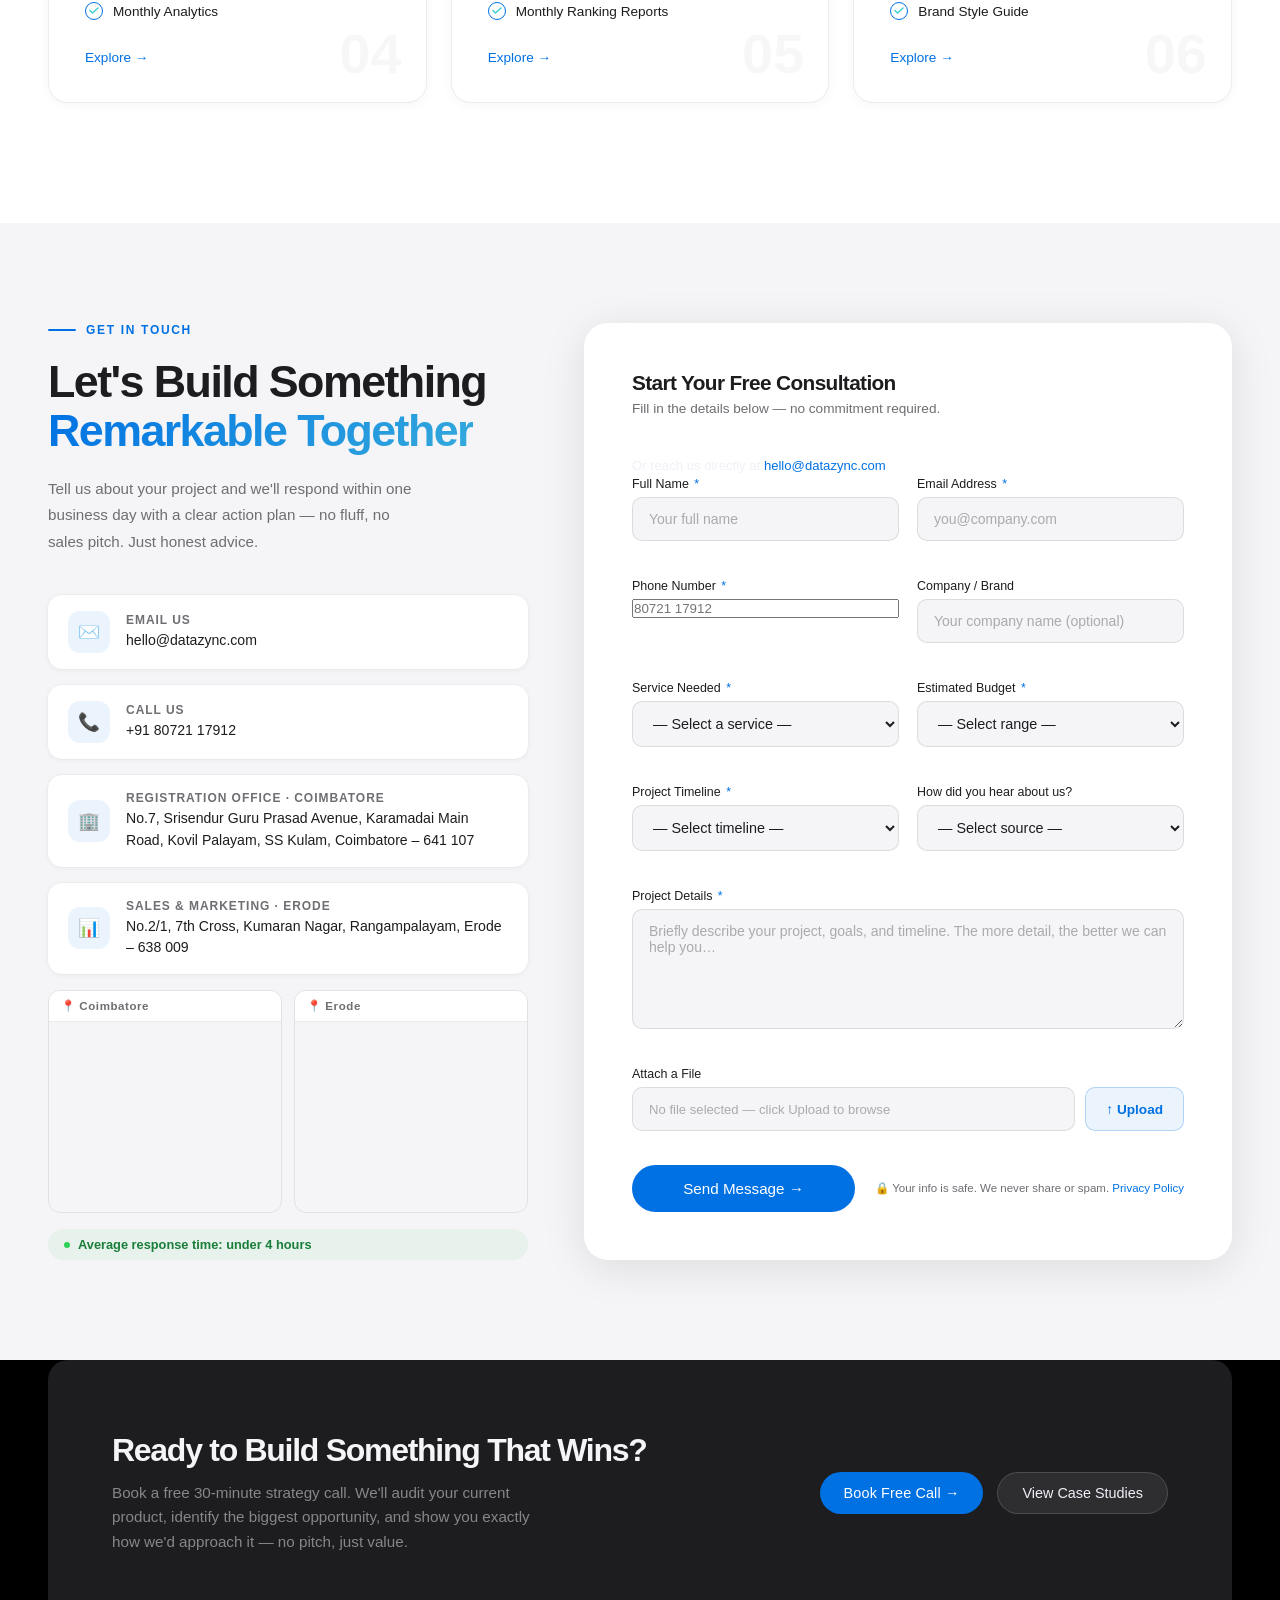
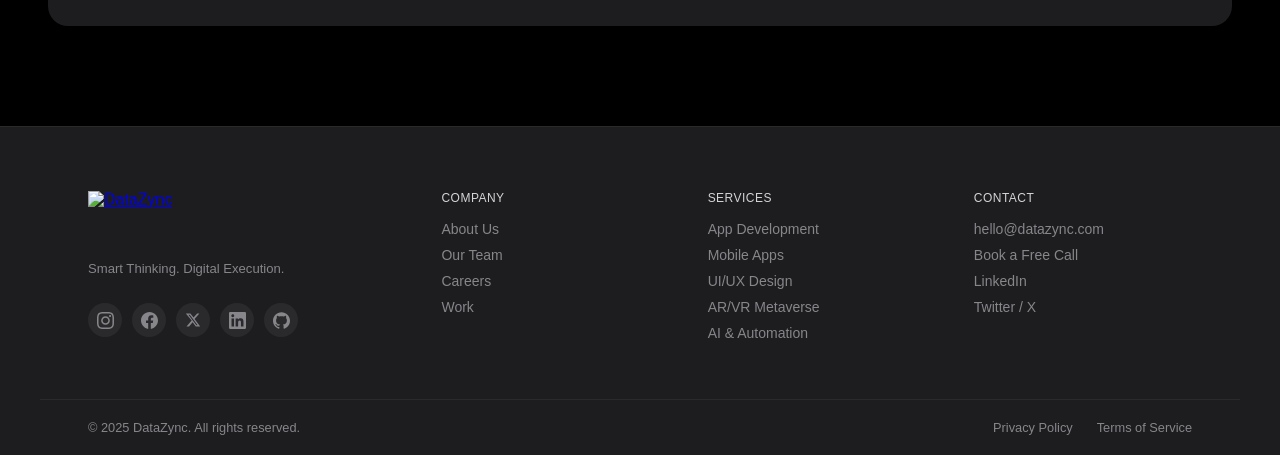
==== commit 11be497d: "contact form - updated" ====
--- a/index.html
+++ b/index.html
@@ -4,9 +4,10 @@
   <meta charset="UTF-8">
   <link rel="icon" type="image/png" href="https://i.postimg.cc/1321zY27/datazync-logo-transparant.png">
   <meta name="viewport" content="width=device-width, initial-scale=1.0">
-  <title>DataZync — Software That Moves Fast</title>
+  <title>DataZync — AI Intelligence</title>
   <link rel="preconnect" href="https://fonts.googleapis.com">
   <link href="https://fonts.googleapis.com/css2?family=Inter:wght@300;400;500;600;700;800;900&display=swap" rel="stylesheet">
+  <link rel="stylesheet" href="https://cdn.jsdelivr.net/npm/intl-tel-input@23/build/css/intlTelInput.css">
   <style>
     *, *::before, *::after { box-sizing: border-box; margin: 0; padding: 0; }
 
@@ -834,12 +835,15 @@
       z-index: 1;
       display: grid;
       grid-template-columns: 1fr 1.35fr;
-      gap: 80px;
-      align-items: start;
+      gap: 56px;
+      align-items: stretch;
     }
 
     /* ── Left panel ── */
-    .contact-left {}
+    .contact-left {
+      display: flex;
+      flex-direction: column;
+    }
 
     .contact-eyebrow {
       font-size: 0.75rem;
@@ -967,6 +971,8 @@
       box-shadow: 0 32px 80px rgba(0,0,0,0.3), inset 0 1px 0 rgba(255,255,255,0.05);
       position: relative;
       overflow: hidden;
+      display: flex;
+      flex-direction: column;
     }
 
     /* Subtle gradient shimmer at top */
@@ -1056,6 +1062,99 @@
 
     .cf-textarea { resize: vertical; min-height: 120px; }
 
+    /* ── File Upload ── */
+    .cf-file-wrap {
+      display: flex;
+      gap: 10px;
+      align-items: stretch;
+    }
+    .cf-file-display {
+      flex: 1;
+      cursor: default;
+    }
+    .cf-file-display::placeholder { font-size: 0.82rem; }
+    .cf-file-btn {
+      flex-shrink: 0;
+      display: inline-flex;
+      align-items: center;
+      gap: 6px;
+      padding: 0 20px;
+      border-radius: 10px;
+      background: rgba(124,111,252,0.12);
+      border: 1.5px solid rgba(124,111,252,0.28);
+      color: rgba(200,195,255,0.9);
+      font-size: 0.85rem;
+      font-weight: 600;
+      cursor: pointer;
+      transition: background 0.2s, border-color 0.2s;
+      white-space: nowrap;
+    }
+    .cf-file-btn:hover {
+      background: rgba(124,111,252,0.22);
+      border-color: rgba(124,111,252,0.5);
+    }
+    .cf-file-btn:active { transform: scale(0.97); }
+    .cf-file-hint {
+      font-size: 0.7rem;
+      color: rgba(136,136,170,0.55);
+      margin-top: 2px;
+    }
+    .cf-optional {
+      font-size: 0.7rem;
+      font-weight: 400;
+      color: rgba(136,136,170,0.55);
+      margin-left: 4px;
+      letter-spacing: 0;
+    }
+
+    /* ── intl-tel-input dark theme ── */
+    .iti { width: 100%; }
+    .iti__tel-input {
+      background: rgba(255,255,255,0.04) !important;
+      border: 1.5px solid rgba(255,255,255,0.08) !important;
+      border-radius: 10px !important;
+      color: #f0f0f8 !important;
+      font-family: 'Inter', sans-serif !important;
+      font-size: 0.9rem !important;
+      padding: 13px 16px 13px 90px !important;
+      outline: none !important;
+      width: 100% !important;
+      transition: border-color 0.25s, background 0.25s, box-shadow 0.25s !important;
+    }
+    .iti__tel-input::placeholder { color: rgba(136,136,170,0.6); font-size: 0.875rem; }
+    .iti__tel-input:focus {
+      border-color: rgba(124,111,252,0.55) !important;
+      background: rgba(124,111,252,0.06) !important;
+      box-shadow: 0 0 0 3px rgba(124,111,252,0.1) !important;
+    }
+    .iti__tel-input.v-ok  { border-color: rgba(34,197,94,0.5) !important; background: rgba(34,197,94,0.04) !important; }
+    .iti__tel-input.v-err { border-color: rgba(248,113,113,0.55) !important; background: rgba(248,113,113,0.04) !important; }
+    .iti__flag-container { top: 0; bottom: 0; }
+    .iti__selected-flag {
+      background: rgba(255,255,255,0.05) !important;
+      border-right: 1.5px solid rgba(255,255,255,0.1) !important;
+      border-radius: 10px 0 0 10px !important;
+      padding: 0 10px 0 12px !important;
+    }
+    .iti__selected-flag:hover,
+    .iti__selected-flag:focus { background: rgba(255,255,255,0.1) !important; }
+    .iti__selected-dial-code { color: rgba(240,240,248,0.8); font-size: 0.85rem; }
+    .iti__arrow { border-top-color: rgba(240,240,248,0.5); }
+    .iti__arrow--up { border-bottom-color: rgba(240,240,248,0.5); }
+    .iti__country-list {
+      background: #12121e !important;
+      border: 1px solid rgba(255,255,255,0.1) !important;
+      border-radius: 10px !important;
+      box-shadow: 0 12px 40px rgba(0,0,0,0.5) !important;
+      color: #f0f0f8 !important;
+      max-height: 220px !important;
+    }
+    .iti__country { padding: 8px 14px !important; }
+    .iti__country:hover, .iti__country--highlight { background: rgba(124,111,252,0.12) !important; }
+    .iti__country-name { color: #f0f0f8 !important; font-size: 0.85rem !important; }
+    .iti__dial-code { color: rgba(136,136,170,0.7) !important; font-size: 0.82rem !important; }
+    .iti__divider { border-bottom-color: rgba(255,255,255,0.08) !important; }
+
     .cf-err {
       font-size: 0.72rem;
       color: #f87171;
@@ -1070,7 +1169,8 @@
       display: flex;
       align-items: center;
       gap: 20px;
-      margin-top: 8px;
+      margin-top: auto;
+      padding-top: 16px;
       flex-wrap: wrap;
     }
 
@@ -1334,7 +1434,7 @@
             <li><span class="cs-check"><svg viewBox="0 0 10 8" fill="none"><path d="M1 3.5L3.5 6L9 1" stroke="#3ecfcf" stroke-width="1.5" stroke-linecap="round" stroke-linejoin="round"/></svg></span>Fast Loading Speed</li>
             <li><span class="cs-check"><svg viewBox="0 0 10 8" fill="none"><path d="M1 3.5L3.5 6L9 1" stroke="#3ecfcf" stroke-width="1.5" stroke-linecap="round" stroke-linejoin="round"/></svg></span>1 Year Free Support</li>
           </ul>
-          <a href="#" class="cs-cta">Get Started &rarr;</a>
+          <a href="#contact" class="cs-cta">Get Started &rarr;</a>
           <span class="cs-number">01</span>
         </div>
 
@@ -1472,6 +1572,8 @@
                         ok:'✓ Service selected.', errors:{ empty:'Please select a service.' }},
         'cf-budget':  { req: true,  test: function(v){ return v !== ''; },
                         ok:'✓ Budget noted.',     errors:{ empty:'Please select a budget range.' }},
+        'cf-timeline':{ req: true,  test: function(v){ return v !== ''; },
+                        ok:'✓ Timeline noted.',   errors:{ empty:'Please select a project timeline.' }},
         'cf-msg':     { req: true,  test: function(v){ return v.trim().length >= 20; },
                         ok:'✓ Message noted.',   errors:{ empty:'Please describe your project.', invalid:'Please write at least 20 characters.' }}
       };
@@ -1543,11 +1645,15 @@
         /* Collect field values */
         var name    = document.getElementById('cf-name').value.trim();
         var email   = document.getElementById('cf-email').value.trim();
-        var phone   = document.getElementById('cf-phone').value.trim();
+        var phone   = (window._cfIti ? window._cfIti.getNumber() : document.getElementById('cf-phone').value.trim());
         var company = document.getElementById('cf-company').value.trim();
-        var service = document.getElementById('cf-service').value;
-        var budget  = document.getElementById('cf-budget').value;
-        var msg     = document.getElementById('cf-msg').value.trim();
+        var service  = document.getElementById('cf-service').value;
+        var budget   = document.getElementById('cf-budget').value;
+        var timeline = document.getElementById('cf-timeline').value;
+        var source   = document.getElementById('cf-source').value;
+        var msg      = document.getElementById('cf-msg').value.trim();
+        var fileInput = document.getElementById('cf-file-hidden');
+        var fileName  = (fileInput.files && fileInput.files.length) ? fileInput.files[0].name : '';
 
         /* ── 1. Send email via FormSubmit.co (AJAX) ── */
         fetch('https://formsubmit.co/ajax/hello@datazync.com', {
@@ -1563,6 +1669,9 @@
             Company: company || '—',
             Service: service,
             Budget: budget,
+            Timeline: timeline,
+            Source: source || '—',
+            Attachment: fileName || '—',
             Message: msg
           })
         })
@@ -1577,8 +1686,11 @@
             '📞 *Phone:* ' + phone + '\n' +
             '🏢 *Company:* ' + (company || '—') + '\n' +
             '🛠 *Service:* ' + service + '\n' +
-            '💰 *Budget:* ' + budget + '\n\n' +
-            '📝 *Message:*\n' + msg;
+            '💰 *Budget:* ' + budget + '\n' +
+            '⏱ *Timeline:* ' + timeline + '\n' +
+            '📣 *Source:* ' + (source || '—') + '\n' +
+            (fileName ? '📎 *File:* ' + fileName + ' (please send via WhatsApp)\n' : '') +
+            '\n📝 *Message:*\n' + msg;
 
           setTimeout(function() {
             window.open(
@@ -1592,6 +1704,25 @@
           document.getElementById('cfSuccess').classList.add('show');
           cfShowToast('ok', "Sent! Check your WhatsApp — we'll reply within one business day.");
         });
+      });
+    })();
+
+    /* File input — show filename in text field */
+    (function(){
+      var hidden  = document.getElementById('cf-file-hidden');
+      var display = document.getElementById('cf-file-display');
+      if (!hidden || !display) return;
+      hidden.addEventListener('change', function(){
+        if (!this.files || !this.files.length) { display.value = ''; return; }
+        var f = this.files[0];
+        if (f.size > 5 * 1024 * 1024) {
+          display.value = '';
+          display.placeholder = '⚠ File exceeds 5 MB — please choose a smaller file';
+          hidden.value = '';
+        } else {
+          var kb = (f.size / 1024).toFixed(0);
+          display.value = f.name + '  (' + (kb > 1024 ? (kb/1024).toFixed(1)+' MB' : kb+' KB') + ')';
+        }
       });
     })();
   </script>
@@ -1621,15 +1752,46 @@
             <div class="ci-icon">📞</div>
             <div>
               <div class="ci-label">Call us</div>
-              <div class="ci-value">+91 98765 43210</div>
+              <div class="ci-value">+91 80721 17912</div>
             </div>
           </div>
           <div class="contact-info-item">
-            <div class="ci-icon">📍</div>
+            <div class="ci-icon">🏢</div>
             <div>
-              <div class="ci-label">Location</div>
-              <div class="ci-value">Tamil Nadu, India · Remote Worldwide</div>
+              <div class="ci-label">Registration Office · Coimbatore</div>
+              <div class="ci-value">No.7, Srisendur Guru Prasad Avenue, Karamadai Main Road, Kovil Palayam, SS Kulam, Coimbatore – 641 107</div>
             </div>
+          </div>
+          <div class="contact-info-item">
+            <div class="ci-icon">📊</div>
+            <div>
+              <div class="ci-label">Sales &amp; Marketing · Erode</div>
+              <div class="ci-value">No.2/1, 7th Cross, Kumaran Nagar, Rangampalayam, Erode – 638 009</div>
+            </div>
+          </div>
+        </div>
+
+        <!-- Office Maps -->
+        <div class="offices-map-grid">
+          <div class="office-map-card">
+            <div class="office-map-label">📍 Coimbatore</div>
+            <iframe
+              src="https://maps.google.com/maps?q=Kovil+Palayam+SS+Kulam+Coimbatore+641107+Tamil+Nadu+India&output=embed&z=14"
+              class="office-map-frame"
+              allowfullscreen=""
+              loading="lazy"
+              referrerpolicy="no-referrer-when-downgrade"
+              title="Coimbatore Office"></iframe>
+          </div>
+          <div class="office-map-card">
+            <div class="office-map-label">📍 Erode</div>
+            <iframe
+              src="https://maps.google.com/maps?q=Kumaran+Nagar+Rangampalayam+Erode+638009+Tamil+Nadu+India&output=embed&z=14"
+              class="office-map-frame"
+              allowfullscreen=""
+              loading="lazy"
+              referrerpolicy="no-referrer-when-downgrade"
+              title="Erode Office"></iframe>
           </div>
         </div>
 
@@ -1643,9 +1805,9 @@
       <div class="contact-form-card" id="cfCard">
         <h3 class="form-title">Start Your Free Consultation</h3>
         <p class="form-subtitle">Fill in the details below — no commitment required.</p>
-        <p class="form-email-note">📧 Or reach us directly at <a href="mailto:hello@datazync.com" style="color:#0071e3;text-decoration:none;font-weight:500;">hello@datazync.com</a></p>
-
-        <form id="cfForm" novalidate autocomplete="off">
+        <p class="form-email-note">Or reach us directly at <a href="mailto:hello@datazync.com" style="color:#0071e3;text-decoration:none;font-weight:500;">hello@datazync.com</a></p>
+
+        <form id="cfForm" novalidate autocomplete="off" style="flex:1;display:flex;flex-direction:column;">
           <div class="cf-row">
             <div class="cf-group">
               <label class="cf-label" for="cf-name">Full Name <span class="req">*</span></label>
@@ -1662,7 +1824,7 @@
           <div class="cf-row">
             <div class="cf-group">
               <label class="cf-label" for="cf-phone">Phone Number <span class="req">*</span></label>
-              <input class="cf-input" id="cf-phone" type="tel" placeholder="+91 98765 43210" maxlength="15">
+              <input id="cf-phone" type="tel" placeholder="80721 17912">
               <span class="cf-err" id="cfe-phone"></span>
             </div>
             <div class="cf-group">
@@ -1703,11 +1865,49 @@
             </div>
           </div>
 
+          <div class="cf-row">
+            <div class="cf-group">
+              <label class="cf-label" for="cf-timeline">Project Timeline <span class="req">*</span></label>
+              <select class="cf-select" id="cf-timeline">
+                <option value="">— Select timeline —</option>
+                <option>ASAP (within 2 weeks)</option>
+                <option>1 – 3 months</option>
+                <option>3 – 6 months</option>
+                <option>6 – 12 months</option>
+                <option>Just exploring</option>
+              </select>
+              <span class="cf-err" id="cfe-timeline"></span>
+            </div>
+            <div class="cf-group">
+              <label class="cf-label" for="cf-source">How did you hear about us?</label>
+              <select class="cf-select" id="cf-source">
+                <option value="">— Select source —</option>
+                <option>Google</option>
+                <option>Referral</option>
+                <option>Social Media</option>
+                <option>Other</option>
+              </select>
+            </div>
+          </div>
+
           <div class="cf-row full">
             <div class="cf-group">
               <label class="cf-label" for="cf-msg">Project Details <span class="req">*</span></label>
               <textarea class="cf-textarea" id="cf-msg" rows="4" placeholder="Briefly describe your project, goals, and timeline. The more detail, the better we can help you…"></textarea>
               <span class="cf-err" id="cfe-msg"></span>
+            </div>
+          </div>
+
+          <div class="cf-row full">
+            <div class="cf-group">
+              <label class="cf-label" for="cf-file-display">Attach a File</label>
+              <div class="cf-file-wrap">
+                <input type="text" class="cf-input cf-file-display" id="cf-file-display" readonly placeholder="No file selected — click Upload to browse">
+                <button type="button" class="cf-file-btn" onclick="document.getElementById('cf-file-hidden').click()">
+                  ↑ Upload
+                </button>
+                <input type="file" id="cf-file-hidden" accept=".pdf,.doc,.docx,.png,.jpg,.jpeg,.zip,.pptx,.xlsx" style="display:none">
+              </div>
             </div>
           </div>
 
@@ -1745,7 +1945,7 @@
       </p>
     </div>
     <div class="cta-actions">
-      <a href="#" class="btn-primary">Book Free Call →</a>
+      <a href="#contact" class="btn-primary">Book Free Call →</a>
       <a href="#" class="btn-ghost">View Case Studies</a>
     </div>
   </div>
@@ -1758,8 +1958,9 @@
         <p class="footer-tagline">Smart Thinking. Digital Execution.</p>
         <div class="social-icons">
           <a href="#" class="social-icon" aria-label="Instagram"><svg width="17" height="17" viewBox="0 0 24 24" fill="currentColor"><path d="M12 2.163c3.204 0 3.584.012 4.85.07 3.252.148 4.771 1.691 4.919 4.919.058 1.265.069 1.645.069 4.849 0 3.205-.012 3.584-.069 4.849-.149 3.225-1.664 4.771-4.919 4.919-1.266.058-1.644.07-4.85.07-3.204 0-3.584-.012-4.849-.07-3.26-.149-4.771-1.699-4.919-4.92-.058-1.265-.07-1.644-.07-4.849 0-3.204.013-3.583.07-4.849.149-3.227 1.664-4.771 4.919-4.919 1.266-.057 1.645-.069 4.849-.069zm0-2.163c-3.259 0-3.667.014-4.947.072-4.358.2-6.78 2.618-6.98 6.98-.059 1.281-.073 1.689-.073 4.948 0 3.259.014 3.668.072 4.948.2 4.358 2.618 6.78 6.98 6.98 1.281.058 1.689.072 4.948.072 3.259 0 3.668-.014 4.948-.072 4.354-.2 6.782-2.618 6.979-6.98.059-1.28.073-1.689.073-4.948 0-3.259-.014-3.667-.072-4.947-.196-4.354-2.617-6.78-6.979-6.98-1.281-.059-1.69-.073-4.949-.073zm0 5.838c-3.403 0-6.162 2.759-6.162 6.162s2.759 6.163 6.162 6.163 6.162-2.759 6.162-6.163c0-3.403-2.759-6.162-6.162-6.162zm0 10.162c-2.209 0-4-1.79-4-4 0-2.209 1.791-4 4-4s4 1.791 4 4c0 2.21-1.791 4-4 4zm6.406-11.845c-.796 0-1.441.645-1.441 1.44s.645 1.44 1.441 1.44c.795 0 1.439-.645 1.439-1.44s-.644-1.44-1.439-1.44z"/></svg></a>
+          <a href="https://www.facebook.com/grajeshkumar88" target="_blank" rel="noopener" class="social-icon" aria-label="Facebook"><svg width="17" height="17" viewBox="0 0 24 24" fill="currentColor"><path d="M24 12.073c0-6.627-5.373-12-12-12s-12 5.373-12 12c0 5.99 4.388 10.954 10.125 11.854v-8.385H7.078v-3.47h3.047V9.43c0-3.007 1.792-4.669 4.533-4.669 1.312 0 2.686.235 2.686.235v2.953H15.83c-1.491 0-1.956.925-1.956 1.874v2.25h3.328l-.532 3.47h-2.796v8.385C19.612 23.027 24 18.062 24 12.073z"/></svg></a>
           <a href="#" class="social-icon" aria-label="X / Twitter"><svg width="16" height="16" viewBox="0 0 24 24" fill="currentColor"><path d="M18.244 2.25h3.308l-7.227 8.26 8.502 11.24H16.17l-4.714-6.231-5.401 6.231H2.246l7.738-8.835L1.254 2.25H8.08l4.713 5.88zm-1.161 17.52h1.833L7.084 4.126H5.117z"/></svg></a>
-          <a href="#" class="social-icon" aria-label="LinkedIn"><svg width="17" height="17" viewBox="0 0 24 24" fill="currentColor"><path d="M20.447 20.452h-3.554v-5.569c0-1.328-.027-3.037-1.852-3.037-1.853 0-2.136 1.445-2.136 2.939v5.667H9.351V9h3.414v1.561h.046c.477-.9 1.637-1.85 3.37-1.85 3.601 0 4.267 2.37 4.267 5.455v6.286zM5.337 7.433c-1.144 0-2.063-.926-2.063-2.065 0-1.138.92-2.063 2.063-2.063 1.14 0 2.064.925 2.064 2.063 0 1.139-.925 2.065-2.064 2.065zm1.782 13.019H3.555V9h3.564v11.452zM22.225 0H1.771C.792 0 0 .774 0 1.729v20.542C0 23.227.792 24 1.771 24h20.451C23.2 24 24 23.227 24 22.271V1.729C24 .774 23.2 0 22.222 0h.003z"/></svg></a>
+          <a href="https://www.linkedin.com/in/rajeshkumargandroid/" target="_blank" rel="noopener" class="social-icon" aria-label="LinkedIn"><svg width="17" height="17" viewBox="0 0 24 24" fill="currentColor"><path d="M20.447 20.452h-3.554v-5.569c0-1.328-.027-3.037-1.852-3.037-1.853 0-2.136 1.445-2.136 2.939v5.667H9.351V9h3.414v1.561h.046c.477-.9 1.637-1.85 3.37-1.85 3.601 0 4.267 2.37 4.267 5.455v6.286zM5.337 7.433c-1.144 0-2.063-.926-2.063-2.065 0-1.138.92-2.063 2.063-2.063 1.14 0 2.064.925 2.064 2.063 0 1.139-.925 2.065-2.064 2.065zm1.782 13.019H3.555V9h3.564v11.452zM22.225 0H1.771C.792 0 0 .774 0 1.729v20.542C0 23.227.792 24 1.771 24h20.451C23.2 24 24 23.227 24 22.271V1.729C24 .774 23.2 0 22.222 0h.003z"/></svg></a>
           <a href="#" class="social-icon" aria-label="GitHub"><svg width="17" height="17" viewBox="0 0 24 24" fill="currentColor"><path d="M12 .297c-6.63 0-12 5.373-12 12 0 5.303 3.438 9.8 8.205 11.385.6.113.82-.258.82-.577 0-.285-.01-1.04-.015-2.04-3.338.724-4.042-1.61-4.042-1.61C4.422 18.07 3.633 17.7 3.633 17.7c-1.087-.744.084-.729.084-.729 1.205.084 1.838 1.236 1.838 1.236 1.07 1.835 2.809 1.305 3.495.998.108-.776.417-1.305.76-1.605-2.665-.3-5.466-1.332-5.466-5.93 0-1.31.465-2.38 1.235-3.22-.135-.303-.54-1.523.105-3.176 0 0 1.005-.322 3.3 1.23.96-.267 1.98-.399 3-.405 1.02.006 2.04.138 3 .405 2.28-1.552 3.285-1.23 3.285-1.23.645 1.653.24 2.873.12 3.176.765.84 1.23 1.91 1.23 3.22 0 4.61-2.805 5.625-5.475 5.92.42.36.81 1.096.81 2.22 0 1.606-.015 2.896-.015 3.286 0 .315.21.69.825.57C20.565 22.092 24 17.592 24 12.297c0-6.627-5.373-12-12-12"/></svg></a>
         </div>
       </div>
@@ -1782,7 +1983,7 @@
         <h4>Contact</h4>
         <a href="mailto:hello@datazync.com">hello@datazync.com</a>
         <a href="#">Book a Free Call</a>
-        <a href="#">LinkedIn</a>
+        <a href="https://www.linkedin.com/in/rajeshkumargandroid/" target="_blank" rel="noopener">LinkedIn</a>
         <a href="#">Twitter / X</a>
       </div>
     </div>
@@ -2055,7 +2256,7 @@
     },
     {
       keys: ['contact','reach','email','phone','whatsapp','location','address','where are you'],
-      answer: "Reach us anytime:\n\n📧 <strong>Email:</strong> hello@datazync.com\n📱 <strong>WhatsApp:</strong> +91 80721 17912\n🌐 Or fill the <strong>Contact Form</strong> on this page — we respond within 2 business hours!",
+      answer: "Reach us anytime:\n\n📧 <strong>Email:</strong> hello@datazync.com\n📞 <strong>Phone/WhatsApp:</strong> +91 80721 17912\n🏢 <strong>Coimbatore:</strong> No.7, Srisendur Guru Prasad Ave, Kovil Palayam, Coimbatore – 641 107\n📊 <strong>Erode:</strong> No.2/1, 7th Cross, Kumaran Nagar, Rangampalayam, Erode – 638 009\n🌐 Or fill the <strong>Contact Form</strong> on this page!",
       quick: ['Contact Form','WhatsApp Us','Book Free Call']
     },
     {
@@ -2178,7 +2379,7 @@
   function handleQuickAction(label) {
     if (label === 'See Deliver Page')  { window.location.href='deliver.html'; return; }
     if (label === 'View Careers')      { window.location.href='careers.html'; return; }
-    if (label === 'Contact Form')      { togglePanel(); document.getElementById('contact').scrollIntoView({behavior:'smooth'}); return; }
+    if (label === 'Contact Form' || label === 'Book Free Call') { togglePanel(); document.getElementById('contact').scrollIntoView({behavior:'smooth'}); document.getElementById('cf-name') && document.getElementById('cf-name').focus(); return; }
     if (label === 'WhatsApp Us')       { window.open('https://wa.me/918072117912','_blank'); return; }
     var query = QUICK_ACTIONS[label] || label.toLowerCase();
     addUserMsg(label);
@@ -2233,6 +2434,33 @@
 </script>
 <!-- ══════════════════════════════════════════════════════════ -->
 
+<!-- intl-tel-input: country code + flag phone selector -->
+<script src="https://cdn.jsdelivr.net/npm/intl-tel-input@23/build/js/intlTelInput.min.js"></script>
+<script>
+(function(){
+  var phoneEl = document.getElementById('cf-phone');
+  if (!phoneEl) return;
+  var iti = window.intlTelInput(phoneEl, {
+    initialCountry: 'in',
+    separateDialCode: true,
+    preferredCountries: ['in', 'us', 'gb', 'ae', 'sg', 'au'],
+    utilsScript: 'https://cdn.jsdelivr.net/npm/intl-tel-input@23/build/js/utils.js'
+  });
+  window._cfIti = iti;
+
+  /* Validate on blur/input using iti */
+  phoneEl.addEventListener('blur', function(){
+    if (!phoneEl.value) return;
+    var ok = iti.isValidNumber();
+    phoneEl.classList.toggle('v-ok', ok);
+    phoneEl.classList.toggle('v-err', !ok);
+    var err = document.getElementById('cfe-phone');
+    if (err) err.textContent = ok ? '✓ Valid number.' : '⚠ Enter a valid phone number.';
+    if (err) err.style.color = ok ? '#86efac' : '#f87171';
+  });
+})();
+</script>
+
 <!-- Scroll to top -->
 <button class="scroll-top-btn" id="sttBtn" aria-label="Scroll to top" onclick="window.scrollTo({top:0,behavior:'smooth'})">
   <span class="stt-label">Scroll to top</span>
--- a/apple-theme.css
+++ b/apple-theme.css
@@ -410,7 +410,7 @@
   background: var(--ap-off-white) !important;
   max-width: none !important;
   margin: 0 !important;
-  padding: 120px max(48px, calc((100vw - 1200px) / 2)) !important;
+  padding: 100px max(48px, calc((100vw - 1200px) / 2)) !important;
 }
 .contact-section::before,
 .contact-section::after { display: none !important; }
@@ -418,6 +418,24 @@
 .contact-inner {
   max-width: 1200px !important;
   margin: 0 auto !important;
+  align-items: stretch !important;   /* both columns same height */
+  gap: 56px !important;
+}
+
+/* Left panel fills height with maps growing to fill leftover space */
+.contact-left {
+  display: flex !important;
+  flex-direction: column !important;
+}
+.contact-info-list {
+  margin-bottom: 16px !important;
+}
+
+/* Form card stretches full column height */
+.contact-form-card {
+  display: flex !important;
+  flex-direction: column !important;
+  height: 100% !important;
 }
 
 .contact-eyebrow { color: var(--ap-blue) !important; }
@@ -445,8 +463,46 @@
 }
 
 .ci-icon { background: var(--ap-blue-light) !important; border: none !important; }
-.ci-label { color: var(--ap-gray) !important; }
-.ci-value { color: var(--ap-dark) !important; font-weight: 500 !important; }
+.ci-label { color: var(--ap-gray) !important; font-size: 0.75rem !important; }
+.ci-value { color: var(--ap-dark) !important; font-weight: 500 !important; font-size: 0.88rem !important; line-height: 1.5 !important; }
+
+/* Office maps — grow to fill remaining left-column space */
+.offices-map-grid {
+  display: grid !important;
+  grid-template-columns: 1fr 1fr !important;
+  gap: 12px !important;
+  margin: 0 0 16px !important;
+  flex: 1 !important;            /* expand inside flex-column contact-left */
+  min-height: 200px !important;
+}
+.office-map-card {
+  border-radius: 12px !important;
+  overflow: hidden !important;
+  border: 1px solid var(--ap-border) !important;
+  display: flex !important;
+  flex-direction: column !important;
+}
+.office-map-label {
+  font-size: 0.72rem !important;
+  font-weight: 600 !important;
+  letter-spacing: 0.05em !important;
+  color: var(--ap-gray) !important;
+  padding: 8px 12px !important;
+  background: #fff !important;
+  border-bottom: 1px solid var(--ap-border) !important;
+  flex-shrink: 0 !important;
+}
+.office-map-frame {
+  width: 100% !important;
+  flex: 1 !important;            /* iframe fills card height */
+  min-height: 180px !important;
+  border: none !important;
+  display: block !important;
+}
+@media (max-width: 900px) {
+  .offices-map-grid { grid-template-columns: 1fr !important; }
+  .office-map-frame { min-height: 160px !important; height: 160px !important; flex: none !important; }
+}
 
 .response-badge {
   background: rgba(52,199,89,0.08) !important;
@@ -475,6 +531,27 @@
 
 .cf-label { color: var(--ap-dark) !important; font-weight: 500 !important; letter-spacing: 0 !important; }
 .cf-label .req { color: var(--ap-blue) !important; }
+.cf-optional { color: var(--ap-light-gray) !important; font-size: 0.72rem !important; font-weight: 400 !important; }
+
+/* File upload — light theme override */
+.cf-file-wrap { display: flex !important; gap: 10px !important; align-items: stretch !important; }
+.cf-file-display { flex: 1 !important; cursor: default !important; color: var(--ap-gray) !important; }
+.cf-file-btn {
+  flex-shrink: 0 !important;
+  padding: 0 20px !important;
+  border-radius: 10px !important;
+  background: var(--ap-blue-light) !important;
+  border: 1.5px solid rgba(0,113,227,0.25) !important;
+  color: var(--ap-blue) !important;
+  font-size: 0.85rem !important;
+  font-weight: 600 !important;
+  cursor: pointer !important;
+  transition: background 0.2s !important;
+  white-space: nowrap !important;
+  font-family: var(--ap-font) !important;
+}
+.cf-file-btn:hover { background: rgba(0,113,227,0.14) !important; border-color: rgba(0,113,227,0.45) !important; }
+.cf-file-hint { font-size: 0.7rem !important; color: var(--ap-light-gray) !important; margin-top: 2px !important; }
 
 .cf-input,
 .cf-select,
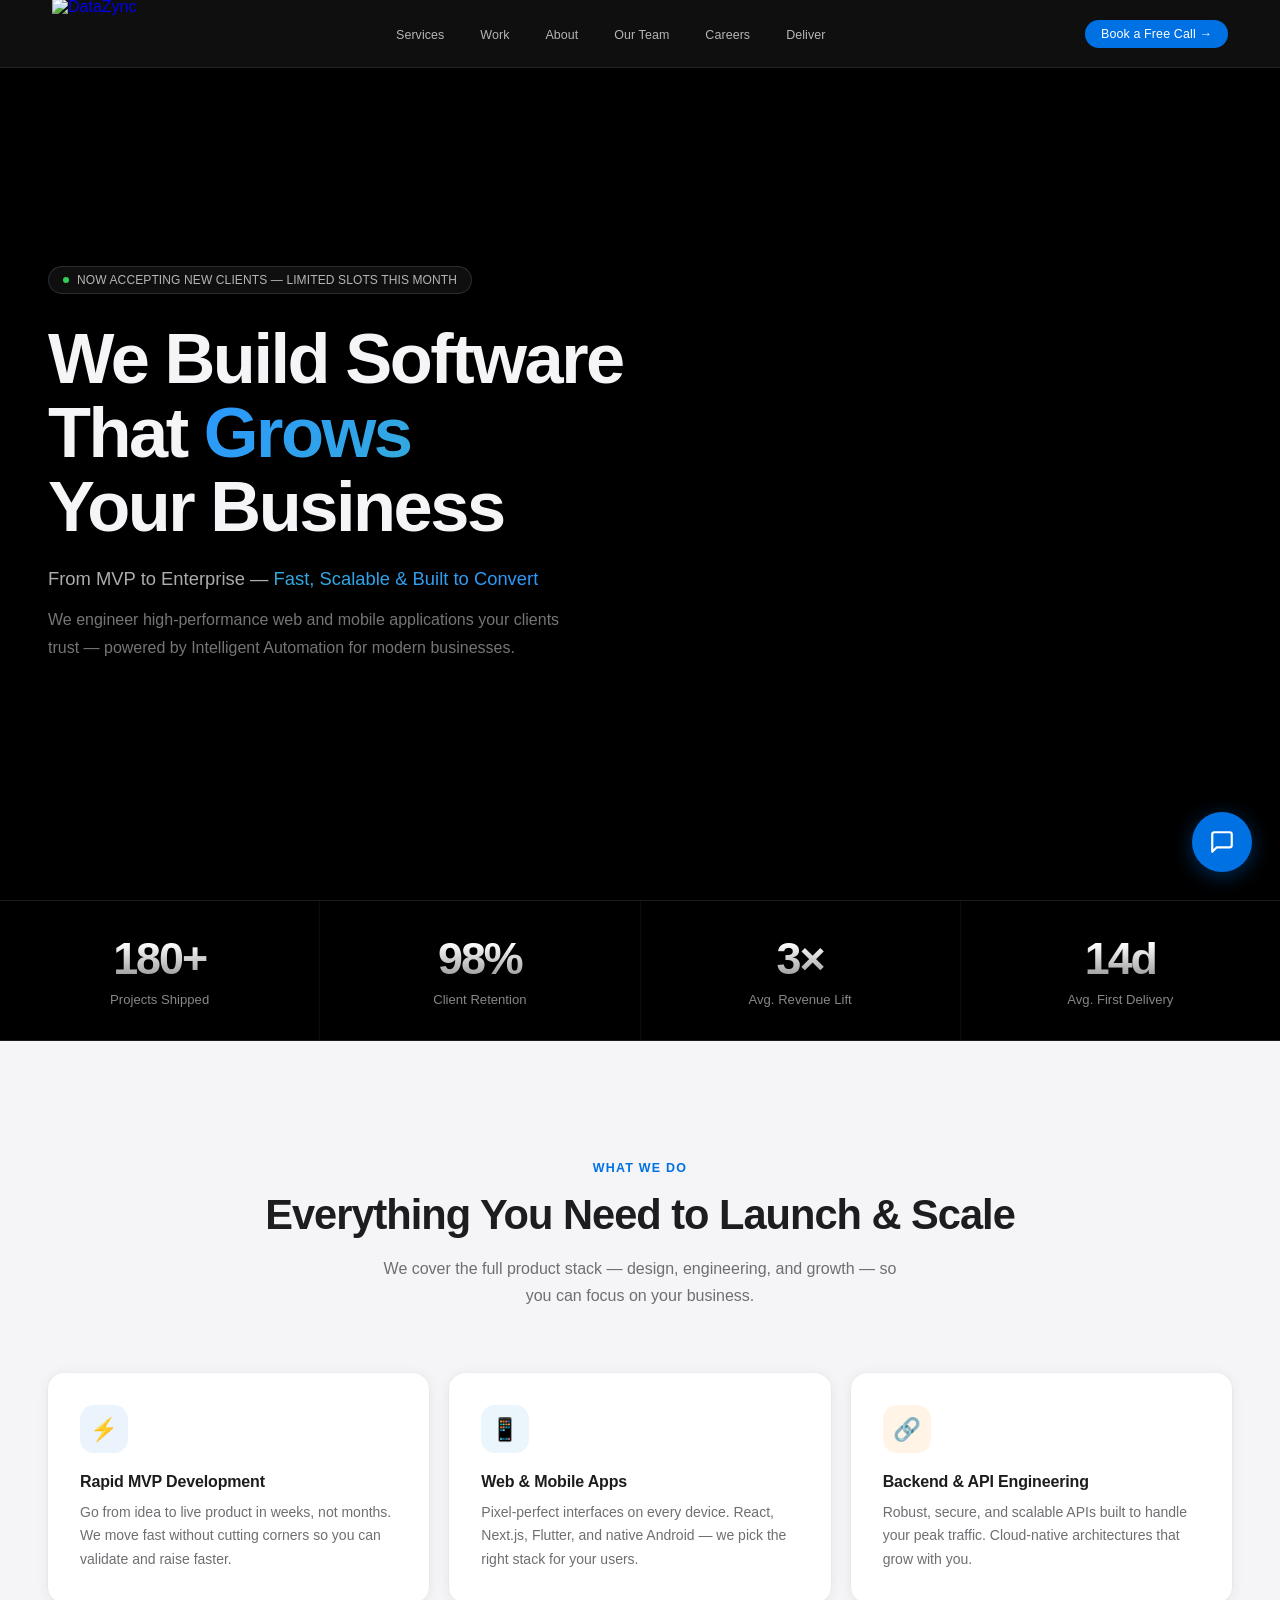
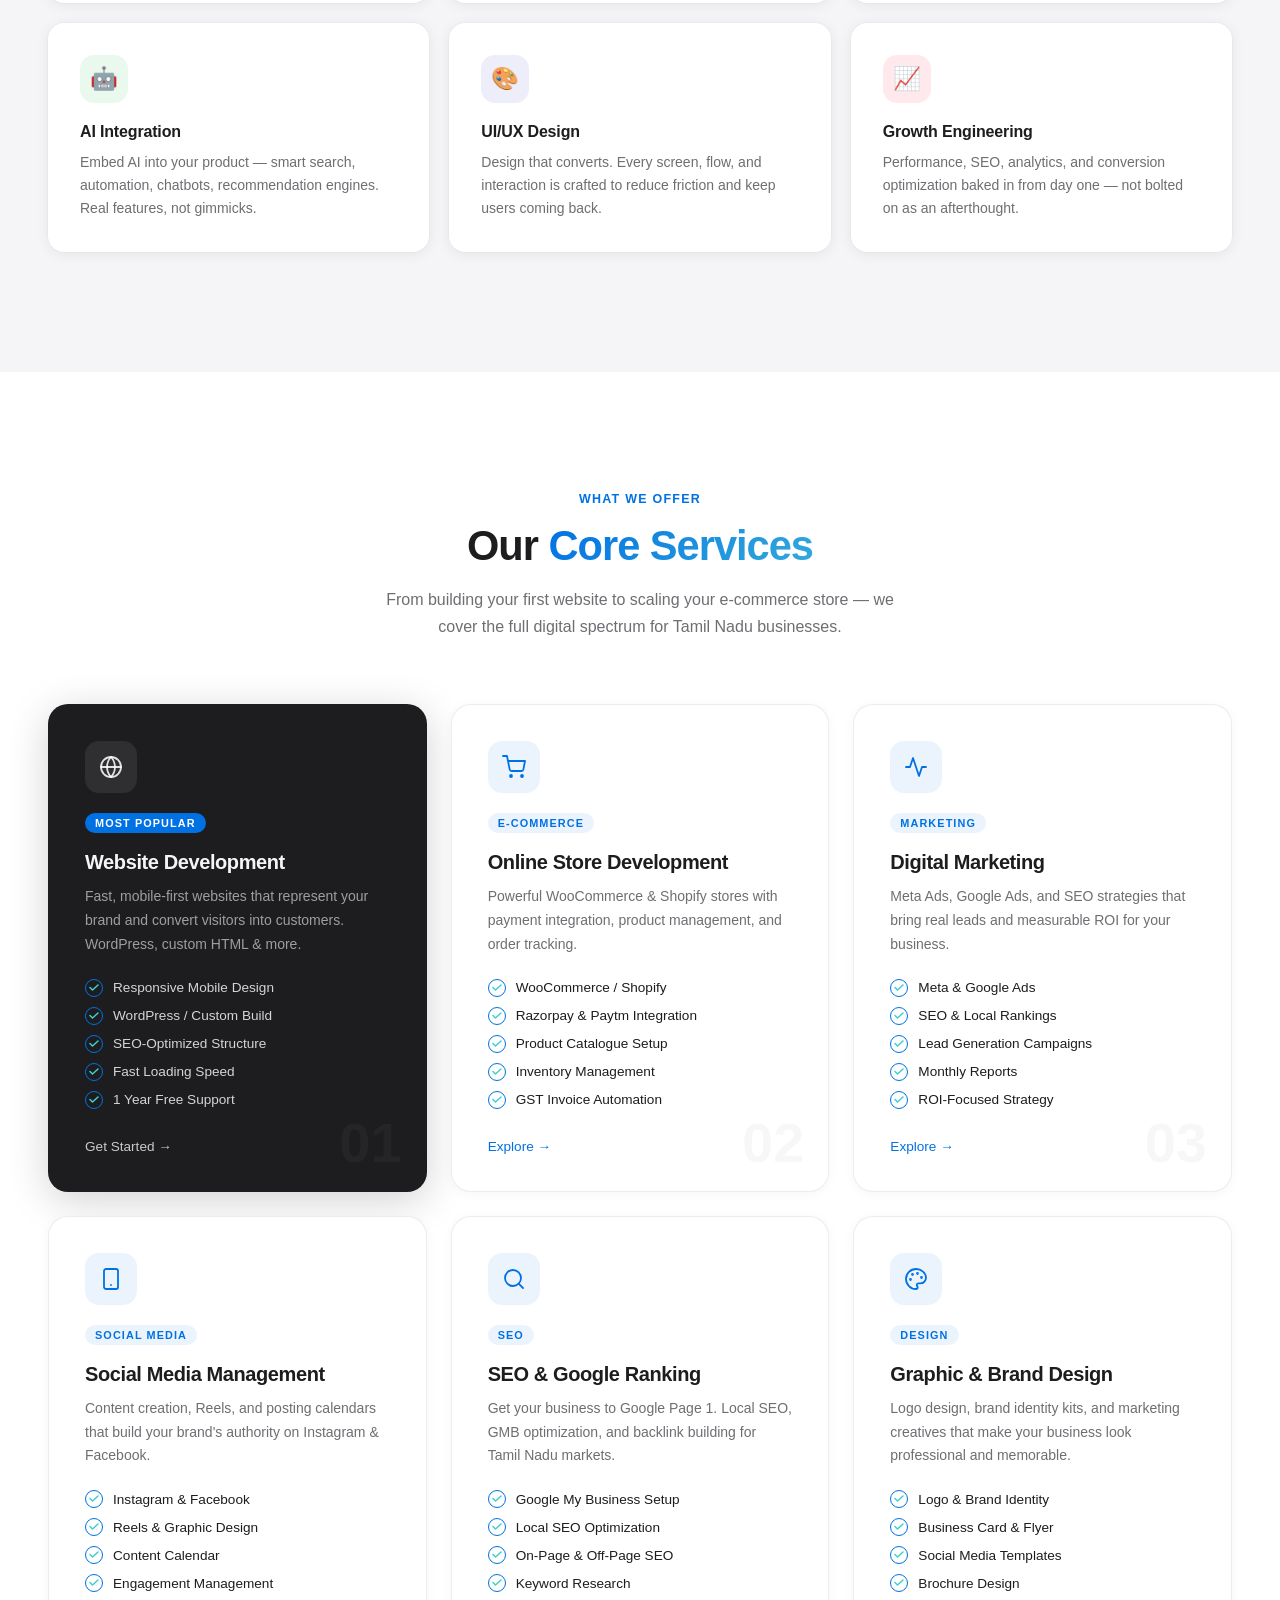
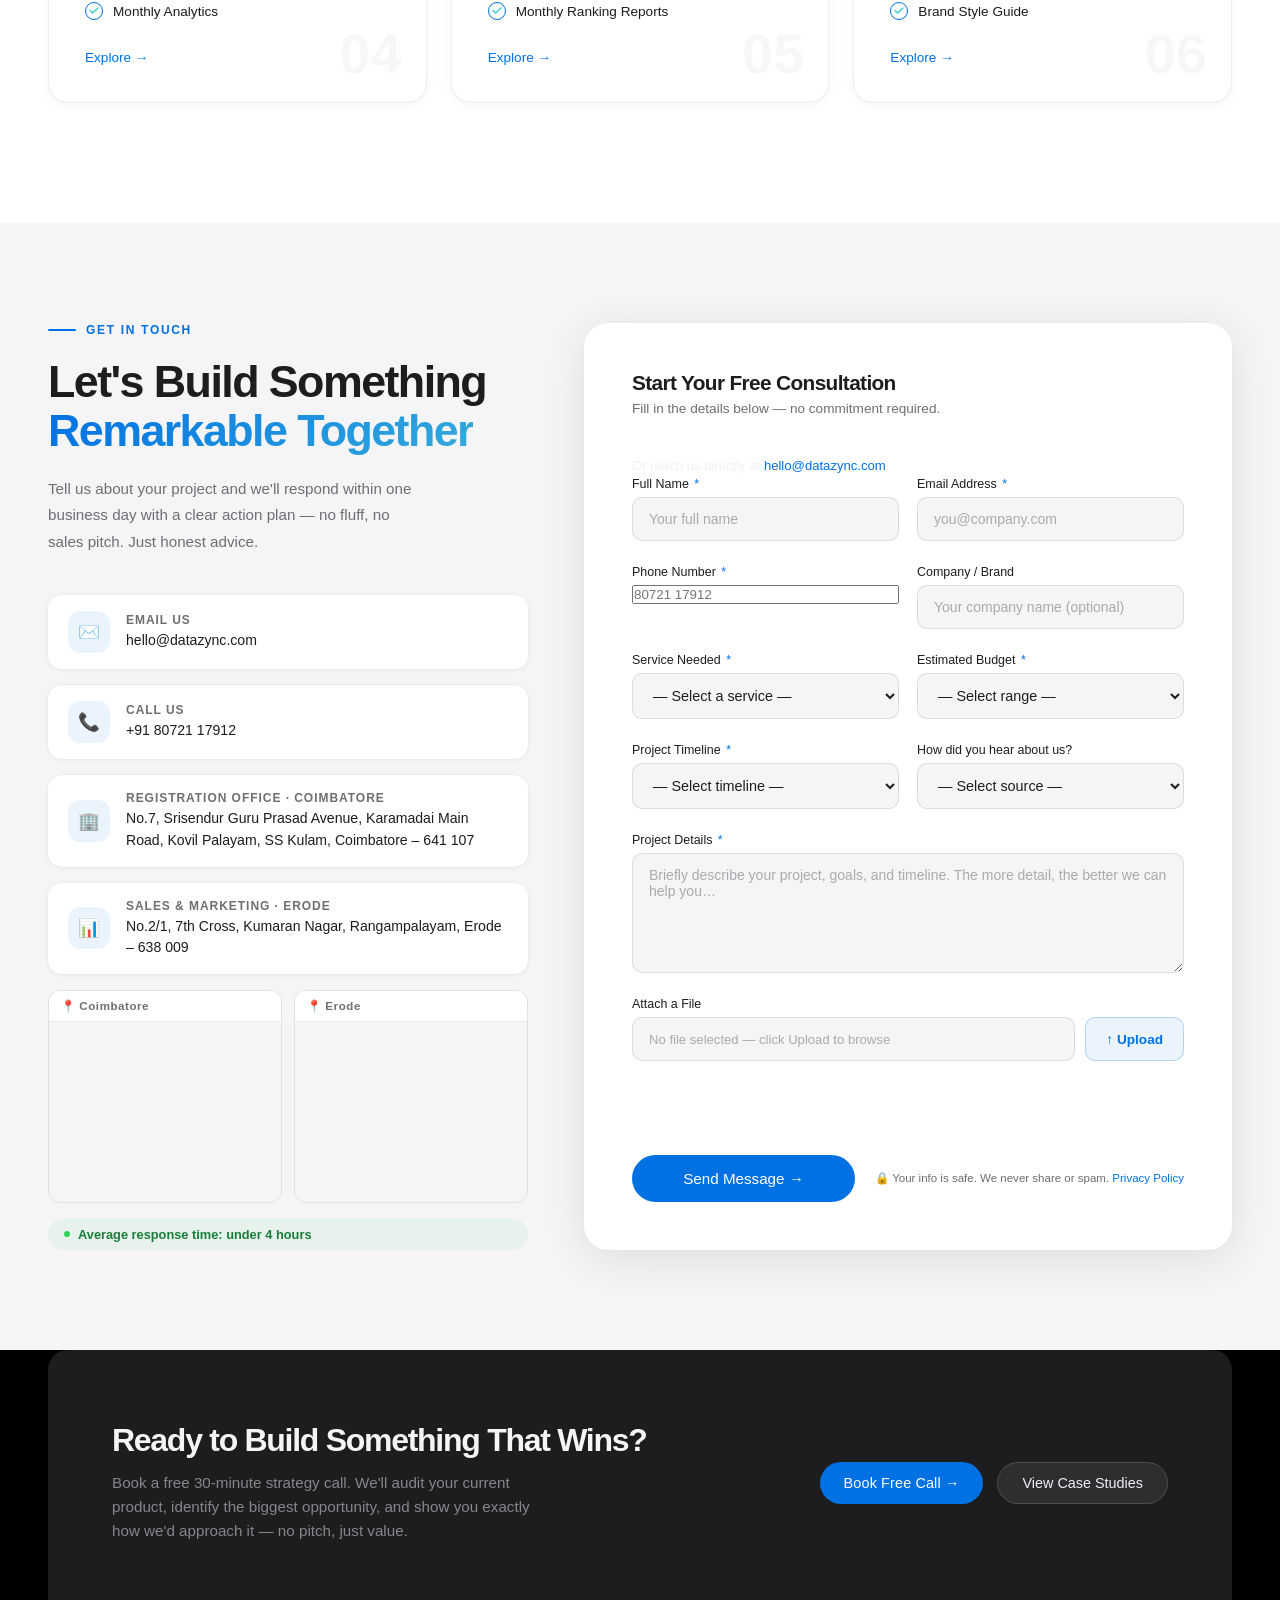
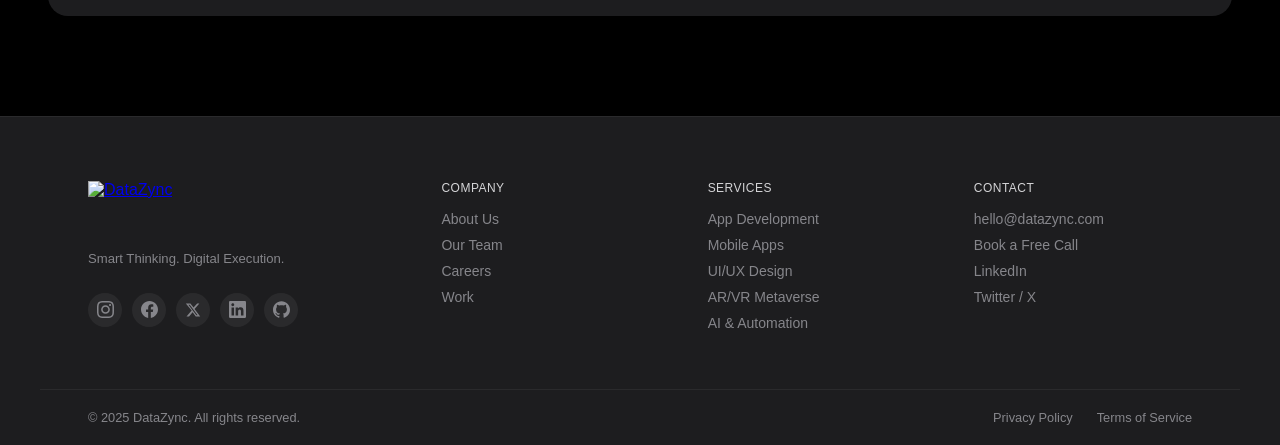
==== commit 87e2d344: "contact form -phone number edit" ====
--- a/index.html
+++ b/index.html
@@ -1047,14 +1047,15 @@
       box-shadow: 0 0 0 3px rgba(124,111,252,0.1);
     }
 
-    .cf-input.v-ok, .cf-select.v-ok, .cf-textarea.v-ok {
-      border-color: rgba(34,197,94,0.5) !important;
-      background: rgba(34,197,94,0.04) !important;
-    }
-
-    .cf-input.v-err, .cf-select.v-err, .cf-textarea.v-err {
-      border-color: rgba(248,113,113,0.55) !important;
-      background: rgba(248,113,113,0.04) !important;
+    .cf-input.v-ok, .cf-select.v-ok, .cf-textarea.v-ok,
+    .iti__tel-input.v-ok {
+      border-color: rgba(52,199,89,0.55) !important;
+      background: rgba(52,199,89,0.04) !important;
+    }
+    .cf-input.v-err, .cf-select.v-err, .cf-textarea.v-err,
+    .iti__tel-input.v-err {
+      border-color: rgba(255,59,48,0.55) !important;
+      background: rgba(255,59,48,0.04) !important;
     }
 
     .cf-select { cursor: pointer; }
@@ -1116,7 +1117,9 @@
       color: #f0f0f8 !important;
       font-family: 'Inter', sans-serif !important;
       font-size: 0.9rem !important;
-      padding: 13px 16px 13px 90px !important;
+      padding-top: 13px !important;
+      padding-right: 16px !important;
+      padding-bottom: 13px !important;
       outline: none !important;
       width: 100% !important;
       transition: border-color 0.25s, background 0.25s, box-shadow 0.25s !important;
@@ -1127,8 +1130,7 @@
       background: rgba(124,111,252,0.06) !important;
       box-shadow: 0 0 0 3px rgba(124,111,252,0.1) !important;
     }
-    .iti__tel-input.v-ok  { border-color: rgba(34,197,94,0.5) !important; background: rgba(34,197,94,0.04) !important; }
-    .iti__tel-input.v-err { border-color: rgba(248,113,113,0.55) !important; background: rgba(248,113,113,0.04) !important; }
+    /* iti states handled by shared .v-ok / .v-err above */
     .iti__flag-container { top: 0; bottom: 0; }
     .iti__selected-flag {
       background: rgba(255,255,255,0.05) !important;
@@ -1155,14 +1157,42 @@
     .iti__dial-code { color: rgba(136,136,170,0.7) !important; font-size: 0.82rem !important; }
     .iti__divider { border-bottom-color: rgba(255,255,255,0.08) !important; }
 
+    /* ── Apple-style inline field messages ── */
     .cf-err {
       font-size: 0.72rem;
-      color: #f87171;
-      min-height: 14px;
+      font-weight: 400;
+      letter-spacing: 0.01em;
       display: flex;
       align-items: center;
-      gap: 4px;
-    }
+      gap: 5px;
+      overflow: hidden;
+      max-height: 0;
+      opacity: 0;
+      margin-top: 0;
+      transition: max-height 0.22s ease, opacity 0.18s ease, margin-top 0.18s ease;
+    }
+    .cf-err.show {
+      max-height: 40px;
+      opacity: 1;
+      margin-top: 5px;
+    }
+    .cf-err.is-err { color: #ff3b30; }
+    .cf-err.is-ok  { color: #34c759; }
+
+    /* Submit spinner */
+    .cf-btn-inner { display: flex; align-items: center; gap: 9px; }
+    .cf-spinner {
+      display: none;
+      width: 16px; height: 16px;
+      border: 2.5px solid rgba(255,255,255,0.3);
+      border-top-color: #fff;
+      border-radius: 50%;
+      flex-shrink: 0;
+      animation: cfSpin 0.65s linear infinite;
+    }
+    .cf-submit.loading .cf-spinner { display: block; }
+    .cf-submit.loading { opacity: 0.72; cursor: not-allowed; }
+    @keyframes cfSpin { to { transform: rotate(360deg); } }
 
     /* Submit row */
     .cf-submit-row {
@@ -1209,44 +1239,70 @@
 
     .cf-privacy a { color: var(--accent2); text-decoration: none; }
 
-    /* Success state */
+    /* ── Success state — Apple level ── */
     .cf-success {
       display: none;
+      flex-direction: column;
+      align-items: center;
+      justify-content: center;
       text-align: center;
-      padding: 48px 24px;
-    }
-
-    .cf-success.show { display: block; }
-
-    .cf-success-icon {
+      padding: 56px 32px;
+      gap: 0;
+      flex: 1;
+    }
+    .cf-success.show { display: flex; }
+
+    .cf-success-ring {
       width: 80px; height: 80px;
-      border-radius: 50%;
-      background: rgba(34,197,94,0.1);
-      border: 2px solid rgba(34,197,94,0.3);
-      display: flex; align-items: center; justify-content: center;
-      font-size: 2.2rem;
-      margin: 0 auto 24px;
-      animation: popIn 0.5s cubic-bezier(0.22,1,0.36,1);
-    }
-
+      margin: 0 auto 28px;
+      animation: popIn 0.55s cubic-bezier(0.22,1,0.36,1);
+    }
+    .cf-success-ring svg { width: 80px; height: 80px; }
+    .cf-success-ring .ring-circle {
+      stroke-dasharray: 166;
+      stroke-dashoffset: 166;
+      animation: drawRing 0.5s ease 0.15s forwards;
+    }
+    .cf-success-ring .ring-check {
+      stroke-dasharray: 48;
+      stroke-dashoffset: 48;
+      animation: drawCheck 0.35s ease 0.55s forwards;
+    }
+    @keyframes drawRing  { to { stroke-dashoffset: 0; } }
+    @keyframes drawCheck { to { stroke-dashoffset: 0; } }
     @keyframes popIn {
-      from { transform: scale(0.5); opacity: 0; }
+      from { transform: scale(0.6); opacity: 0; }
       to   { transform: scale(1);   opacity: 1; }
     }
 
-    .cf-success h3 {
-      font-size: 1.5rem;
-      font-weight: 800;
+    .cf-success-title {
+      font-size: 1.35rem;
+      font-weight: 700;
+      color: #f0f0f8;
       margin-bottom: 12px;
-    }
-
-    .cf-success p {
-      color: var(--muted);
-      font-size: 0.9rem;
-      line-height: 1.65;
-      max-width: 340px;
-      margin: 0 auto;
-    }
+      letter-spacing: -0.02em;
+    }
+    .cf-success-msg {
+      color: rgba(136,136,170,0.85);
+      font-size: 0.88rem;
+      line-height: 1.7;
+      max-width: 320px;
+      margin: 0 auto 28px;
+    }
+    .cf-success-msg strong { color: rgba(240,240,248,0.9); }
+    .cf-again-btn {
+      font-size: 0.82rem;
+      font-weight: 500;
+      color: var(--accent2);
+      background: none;
+      border: 1px solid rgba(62,207,207,0.3);
+      border-radius: 100px;
+      padding: 7px 20px;
+      cursor: pointer;
+      transition: background 0.2s;
+      font-family: 'Inter', sans-serif;
+    }
+    .cf-again-btn:hover { background: rgba(62,207,207,0.06); }
 
     /* Toast */
     .ctf-toast {
@@ -1558,172 +1614,220 @@
 
   <script>
     /* ══════════════════════════════════════
-       CONTACT FORM VALIDATION
+       CONTACT FORM — Apple-style validation
     ══════════════════════════════════════ */
     (function () {
-      var rules = {
-        'cf-name':    { req: true,  test: function(v){ return /^[A-Za-z\s'.\-]{2,60}$/.test(v.trim()); },
-                        ok:'✓ Looks great!', errors:{ empty:'Your name is required.', invalid:'Only letters and spaces allowed (min 2 chars).' }},
-        'cf-email':   { req: true,  test: function(v){ return /^[^\s@]+@[^\s@]+\.[^\s@]{2,}$/.test(v.trim()); },
-                        ok:'✓ Valid email.',  errors:{ empty:'Email address is required.', invalid:'Enter a valid email — e.g. you@company.com' }},
-        'cf-phone':   { req: true,  test: function(v){ return /^[\+]?[\d\s\-\(\)]{7,15}$/.test(v.trim()); },
-                        ok:'✓ Valid number.', errors:{ empty:'Phone number is required.', invalid:'Enter a valid phone number (7–15 digits).' }},
-        'cf-service': { req: true,  test: function(v){ return v !== ''; },
-                        ok:'✓ Service selected.', errors:{ empty:'Please select a service.' }},
-        'cf-budget':  { req: true,  test: function(v){ return v !== ''; },
-                        ok:'✓ Budget noted.',     errors:{ empty:'Please select a budget range.' }},
-        'cf-timeline':{ req: true,  test: function(v){ return v !== ''; },
-                        ok:'✓ Timeline noted.',   errors:{ empty:'Please select a project timeline.' }},
-        'cf-msg':     { req: true,  test: function(v){ return v.trim().length >= 20; },
-                        ok:'✓ Message noted.',   errors:{ empty:'Please describe your project.', invalid:'Please write at least 20 characters.' }}
+
+      /* ── Field state helper ── */
+      var ICON_ERR  = '<svg width="11" height="11" viewBox="0 0 12 12" fill="none"><circle cx="6" cy="6" r="5.5" stroke="#ff3b30"/><path d="M6 3.5v3M6 8.5v.01" stroke="#ff3b30" stroke-width="1.3" stroke-linecap="round"/></svg> ';
+      var ICON_OK   = '<svg width="11" height="11" viewBox="0 0 12 12" fill="none"><path d="M2 6l3 3 5-5" stroke="#34c759" stroke-width="1.4" stroke-linecap="round" stroke-linejoin="round"/></svg> ';
+
+      function setField(id, state, msg) {
+        var el  = document.getElementById(id);
+        var err = document.getElementById('cfe-' + id.replace('cf-', ''));
+        if (!el) return;
+        el.classList.remove('v-ok', 'v-err');
+        if (!err) return;
+        err.classList.remove('show', 'is-err', 'is-ok');
+        if (state === 'err') {
+          el.classList.add('v-err');
+          err.classList.add('show', 'is-err');
+          err.innerHTML = ICON_ERR + msg;
+        } else if (state === 'ok') {
+          el.classList.add('v-ok');
+          err.classList.add('show', 'is-ok');
+          err.innerHTML = ICON_OK + msg;
+        }
+      }
+      window.cfSetField = setField;
+
+      /* ── Validation rules ── */
+      var RULES = {
+        'cf-name': function(v) {
+          if (!v || !v.trim()) return 'Your full name is required.';
+          if (!/^[A-Za-z\s'.'\-]{3,60}$/.test(v.trim())) return 'Letters and spaces only (min 3 characters).';
+          return null;
+        },
+        'cf-email': function(v) {
+          if (!v || !v.trim()) return 'Email address is required.';
+          if (!/^[^\s@]+@[^\s@]+\.[^\s@]{2,}$/.test(v.trim())) return 'Enter a valid email — e.g. you@company.com';
+          return null;
+        },
+        'cf-phone': function(v) {
+          if (!v || !v.trim()) return 'Phone number is required.';
+          var iti = window._cfIti;
+          if (iti && !iti.isValidNumber()) return 'Enter a valid number for the selected country.';
+          return null;
+        },
+        'cf-service': function(v) {
+          if (!v) return 'Please select a service.';
+          return null;
+        },
+        'cf-budget': function(v) {
+          if (!v) return 'Please select a budget range.';
+          return null;
+        },
+        'cf-timeline': function(v) {
+          if (!v) return 'Please select a project timeline.';
+          return null;
+        },
+        'cf-msg': function(v) {
+          if (!v || !v.trim()) return 'Please describe your project.';
+          if (v.trim().length < 20) return 'Please write at least 20 characters (' + v.trim().length + '/20).';
+          return null;
+        }
       };
 
-      function getErr(id, val) {
-        var r = rules[id]; if (!r) return null;
-        if (!val || val.trim() === '') return r.errors.empty || 'Required.';
-        if (id === 'cf-msg' && val.trim().length < 20) return r.errors.invalid;
-        if (!r.test(val)) return r.errors.invalid || 'Invalid value.';
-        return null;
-      }
-
-      function setState(id, state, msg) {
-        var el  = document.getElementById(id);
-        var err = document.getElementById('cfe-' + id.replace('cf-',''));
-        if (!el) return;
-        el.classList.remove('v-ok','v-err');
-        if (!err) return;
-        if (state === 'ok')  { el.classList.add('v-ok');  err.style.color='#86efac'; err.textContent = msg || ''; }
-        if (state === 'err') { el.classList.add('v-err'); err.style.color='#f87171'; err.textContent = '⚠ ' + msg; }
-        if (!state)          { err.textContent = ''; }
-      }
+      var OK_MSG = {
+        'cf-name': 'Looks great!', 'cf-email': 'Valid email.', 'cf-phone': 'Valid number.',
+        'cf-service': 'Service selected.', 'cf-budget': 'Budget noted.',
+        'cf-timeline': 'Timeline noted.', 'cf-msg': 'Message noted.'
+      };
 
       function validateField(id) {
         var el = document.getElementById(id); if (!el) return true;
-        var e  = getErr(id, el.value);
-        if (e) { setState(id, 'err', e); return false; }
-        setState(id, 'ok', rules[id] ? rules[id].ok : '✓');
+        var err = RULES[id] ? RULES[id](el.value) : null;
+        if (err) { setField(id, 'err', err); return false; }
+        setField(id, 'ok', OK_MSG[id] || '');
         return true;
       }
 
-      Object.keys(rules).forEach(function(id) {
+      var ALL_FIELDS = Object.keys(RULES);
+      ALL_FIELDS.forEach(function(id) {
         var el = document.getElementById(id); if (!el) return;
-        el.addEventListener('blur',  function(){ if(el.value) validateField(id); });
-        el.addEventListener('input', function(){ if(el.classList.contains('v-ok')||el.classList.contains('v-err')) validateField(id); });
+        el.addEventListener('blur',   function() { if (el.value || el.classList.contains('v-err')) validateField(id); });
+        el.addEventListener('input',  function() { if (el.classList.contains('v-ok') || el.classList.contains('v-err')) validateField(id); });
+        el.addEventListener('change', function() { if (el.classList.contains('v-ok') || el.classList.contains('v-err')) validateField(id); });
       });
 
-      /* Toast */
+      /* ── File upload validation ── */
+      (function() {
+        var hidden  = document.getElementById('cf-file-hidden');
+        var display = document.getElementById('cf-file-display');
+        var errEl   = document.getElementById('cfe-file');
+        if (!hidden || !display) return;
+        hidden.addEventListener('change', function() {
+          if (!this.files || !this.files.length) { display.value = ''; return; }
+          var f = this.files[0];
+          if (!/\.(pdf|doc|docx|png|jpg|jpeg|zip|pptx|xlsx)$/i.test(f.name)) {
+            display.value = ''; hidden.value = '';
+            if (errEl) { errEl.classList.add('show','is-err'); errEl.innerHTML = ICON_ERR + 'File type not allowed. Use PDF, DOC, PNG, ZIP, or XLSX.'; }
+            return;
+          }
+          if (f.size > 5 * 1024 * 1024) {
+            display.value = ''; hidden.value = '';
+            if (errEl) { errEl.classList.add('show','is-err'); errEl.innerHTML = ICON_ERR + 'File exceeds 5 MB — please choose a smaller file.'; }
+            return;
+          }
+          if (errEl) errEl.classList.remove('show','is-err','is-ok');
+          var kb = (f.size / 1024).toFixed(0);
+          display.value = f.name + '  (' + (kb > 1024 ? (kb/1024).toFixed(1)+' MB' : kb+' KB') + ')';
+        });
+      })();
+
+      /* ── Toast ── */
       var tTimer;
       function cfShowToast(type, msg) {
-        var t = document.getElementById('cfToast');
-        var icons = { ok:'✅', err:'❌', warn:'⚠️' };
-        document.getElementById('cfToastIcon').textContent = icons[type]||'💬';
+        var t = document.getElementById('cfToast'); if (!t) return;
+        document.getElementById('cfToastIcon').textContent = { ok:'✅', err:'❌', warn:'⚠️' }[type] || '💬';
         document.getElementById('cfToastMsg').textContent  = msg;
-        t.className = 'ctf-toast t-' + (type==='ok'?'ok':type==='err'?'err':'warn') + ' show';
+        t.className = 'ctf-toast t-' + (type === 'ok' ? 'ok' : type === 'err' ? 'err' : 'warn') + ' show';
         clearTimeout(tTimer);
-        tTimer = setTimeout(cfHideToast, 5000);
+        tTimer = setTimeout(function(){ t.classList.remove('show'); }, 5000);
       }
-      window.cfHideToast = function(){
-        document.getElementById('cfToast').classList.remove('show');
+      window.cfHideToast = function() {
+        var t = document.getElementById('cfToast'); if (t) t.classList.remove('show');
       };
 
-      /* Submit */
-      document.getElementById('cfForm').addEventListener('submit', function(e) {
+      /* ── Submit handler ── */
+      var form = document.getElementById('cfForm');
+      var btn  = document.getElementById('cfSubmitBtn');
+      if (!form || !btn) return;
+
+      form.addEventListener('submit', function(e) {
         e.preventDefault();
-        var allOk = Object.keys(rules).map(validateField).every(Boolean);
-        if (!allOk) {
-          var first = document.querySelector('#cfForm .v-err');
-          if (first) first.scrollIntoView({ behavior:'smooth', block:'center' });
-          cfShowToast('err', 'Please fix the errors highlighted in the form.');
+
+        var valid = ALL_FIELDS.map(validateField).every(Boolean);
+        if (!valid) {
+          var firstErr = document.querySelector('#cfForm .v-err');
+          if (firstErr) firstErr.scrollIntoView({ behavior: 'smooth', block: 'center' });
           return;
         }
 
-        var btn = document.getElementById('cfSubmitBtn');
-        var txt = document.getElementById('cfBtnText');
         btn.disabled = true;
-        txt.textContent = 'Sending…';
-
-        /* Collect field values */
-        var name    = document.getElementById('cf-name').value.trim();
-        var email   = document.getElementById('cf-email').value.trim();
-        var phone   = (window._cfIti ? window._cfIti.getNumber() : document.getElementById('cf-phone').value.trim());
-        var company = document.getElementById('cf-company').value.trim();
+        btn.classList.add('loading');
+        document.getElementById('cfBtnText').textContent = 'Sending…';
+
+        var name     = document.getElementById('cf-name').value.trim();
+        var email    = document.getElementById('cf-email').value.trim();
+        var phone    = window._cfIti ? window._cfIti.getNumber() : document.getElementById('cf-phone').value.trim();
+        var company  = document.getElementById('cf-company').value.trim();
         var service  = document.getElementById('cf-service').value;
         var budget   = document.getElementById('cf-budget').value;
         var timeline = document.getElementById('cf-timeline').value;
         var source   = document.getElementById('cf-source').value;
         var msg      = document.getElementById('cf-msg').value.trim();
-        var fileInput = document.getElementById('cf-file-hidden');
-        var fileName  = (fileInput.files && fileInput.files.length) ? fileInput.files[0].name : '';
-
-        /* ── 1. Send email via FormSubmit.co (AJAX) ── */
+        var fi       = document.getElementById('cf-file-hidden');
+        var fileName = fi && fi.files && fi.files.length ? fi.files[0].name : '';
+
         fetch('https://formsubmit.co/ajax/hello@datazync.com', {
           method: 'POST',
           headers: { 'Content-Type': 'application/json', 'Accept': 'application/json' },
           body: JSON.stringify({
             _subject: '🚀 New Consultation Request — DataZync',
-            _template: 'table',
-            _captcha: 'false',
-            Name: name,
-            Email: email,
-            Phone: phone,
-            Company: company || '—',
-            Service: service,
-            Budget: budget,
-            Timeline: timeline,
-            Source: source || '—',
-            Attachment: fileName || '—',
-            Message: msg
+            _template: 'table', _captcha: 'false',
+            Name: name, Email: email, Phone: phone,
+            Company: company || '—', Service: service,
+            Budget: budget, Timeline: timeline,
+            Source: source || '—', Attachment: fileName || '—', Message: msg
           })
         })
-        .catch(function() {})  /* silent fail — WhatsApp still fires */
+        .catch(function() {
+          cfShowToast('warn', 'Email delivery failed — but your WhatsApp message was sent.');
+        })
         .finally(function() {
-
-          /* ── 2. Open WhatsApp with pre-filled message ── */
           var waText =
             '🚀 *New Consultation Request — DataZync*\n\n' +
-            '👤 *Name:* ' + name + '\n' +
-            '📧 *Email:* ' + email + '\n' +
-            '📞 *Phone:* ' + phone + '\n' +
-            '🏢 *Company:* ' + (company || '—') + '\n' +
-            '🛠 *Service:* ' + service + '\n' +
-            '💰 *Budget:* ' + budget + '\n' +
-            '⏱ *Timeline:* ' + timeline + '\n' +
+            '👤 *Name:* ' + name + '\n📧 *Email:* ' + email + '\n📞 *Phone:* ' + phone + '\n' +
+            '🏢 *Company:* ' + (company || '—') + '\n🛠 *Service:* ' + service + '\n' +
+            '💰 *Budget:* ' + budget + '\n⏱ *Timeline:* ' + timeline + '\n' +
             '📣 *Source:* ' + (source || '—') + '\n' +
             (fileName ? '📎 *File:* ' + fileName + ' (please send via WhatsApp)\n' : '') +
             '\n📝 *Message:*\n' + msg;
 
           setTimeout(function() {
-            window.open(
-              'https://wa.me/918072117912?text=' + encodeURIComponent(waText),
-              '_blank'
-            );
+            window.open('https://wa.me/918072117912?text=' + encodeURIComponent(waText), '_blank');
           }, 600);
 
-          /* ── 3. Show success state ── */
-          document.getElementById('cfForm').style.display = 'none';
-          document.getElementById('cfSuccess').classList.add('show');
-          cfShowToast('ok', "Sent! Check your WhatsApp — we'll reply within one business day.");
+          form.style.display = 'none';
+          var suc = document.getElementById('cfSuccess');
+          if (suc) suc.classList.add('show');
         });
       });
-    })();
-
-    /* File input — show filename in text field */
-    (function(){
-      var hidden  = document.getElementById('cf-file-hidden');
-      var display = document.getElementById('cf-file-display');
-      if (!hidden || !display) return;
-      hidden.addEventListener('change', function(){
-        if (!this.files || !this.files.length) { display.value = ''; return; }
-        var f = this.files[0];
-        if (f.size > 5 * 1024 * 1024) {
-          display.value = '';
-          display.placeholder = '⚠ File exceeds 5 MB — please choose a smaller file';
-          hidden.value = '';
-        } else {
-          var kb = (f.size / 1024).toFixed(0);
-          display.value = f.name + '  (' + (kb > 1024 ? (kb/1024).toFixed(1)+' MB' : kb+' KB') + ')';
-        }
+
+      /* ── "Send another request" reset ── */
+      document.addEventListener('click', function(e) {
+        if (!e.target || e.target.id !== 'cfAgainBtn') return;
+        var suc = document.getElementById('cfSuccess');
+        if (suc) suc.classList.remove('show');
+        form.reset();
+        if (window._cfIti) window._cfIti.setNumber('');
+        ALL_FIELDS.forEach(function(id) {
+          var el = document.getElementById(id);
+          if (el) el.classList.remove('v-ok', 'v-err');
+          var errEl = document.getElementById('cfe-' + id.replace('cf-', ''));
+          if (errEl) errEl.classList.remove('show', 'is-err', 'is-ok');
+        });
+        var fd = document.getElementById('cf-file-display');
+        if (fd) fd.value = '';
+        var fe = document.getElementById('cfe-file');
+        if (fe) fe.classList.remove('show', 'is-err', 'is-ok');
+        btn.disabled = false;
+        btn.classList.remove('loading');
+        document.getElementById('cfBtnText').textContent = 'Send Message →';
+        form.style.display = '';
       });
+
     })();
   </script>
 
@@ -1908,21 +2012,31 @@
                 </button>
                 <input type="file" id="cf-file-hidden" accept=".pdf,.doc,.docx,.png,.jpg,.jpeg,.zip,.pptx,.xlsx" style="display:none">
               </div>
+              <span class="cf-err" id="cfe-file"></span>
             </div>
           </div>
 
           <div class="cf-submit-row">
             <button type="submit" class="cf-submit" id="cfSubmitBtn">
-              <span id="cfBtnText">Send Message →</span>
+              <div class="cf-btn-inner">
+                <div class="cf-spinner"></div>
+                <span id="cfBtnText">Send Message →</span>
+              </div>
             </button>
             <p class="cf-privacy">🔒 Your info is safe. We never share or spam. <a href="#">Privacy Policy</a></p>
           </div>
         </form>
 
         <div class="cf-success" id="cfSuccess">
-          <div class="cf-success-icon">✓</div>
-          <h3>Message Received!</h3>
-          <p>Your details have been sent to our team via <strong style="color:#86efac;">email</strong> and <strong style="color:#86efac;">WhatsApp</strong>. We'll get back to you within one business day.</p>
+          <div class="cf-success-ring">
+            <svg viewBox="0 0 52 52" fill="none" xmlns="http://www.w3.org/2000/svg">
+              <circle class="ring-circle" cx="26" cy="26" r="25" stroke="#34c759" stroke-width="2"/>
+              <path class="ring-check" d="M14 27 l8 8 l16-16" stroke="#34c759" stroke-width="2.5" stroke-linecap="round" stroke-linejoin="round"/>
+            </svg>
+          </div>
+          <h3 class="cf-success-title">Your request has been submitted successfully!</h3>
+          <p class="cf-success-msg">We'll get back to you within <strong>24 hours</strong>.<br>Check your WhatsApp for a copy of your request.</p>
+          <button class="cf-again-btn" id="cfAgainBtn">Send another request</button>
         </div>
       </div>
 
@@ -2448,15 +2562,13 @@
   });
   window._cfIti = iti;
 
-  /* Validate on blur/input using iti */
   phoneEl.addEventListener('blur', function(){
     if (!phoneEl.value) return;
     var ok = iti.isValidNumber();
-    phoneEl.classList.toggle('v-ok', ok);
-    phoneEl.classList.toggle('v-err', !ok);
-    var err = document.getElementById('cfe-phone');
-    if (err) err.textContent = ok ? '✓ Valid number.' : '⚠ Enter a valid phone number.';
-    if (err) err.style.color = ok ? '#86efac' : '#f87171';
+    if (window.cfSetField) {
+      window.cfSetField('cf-phone', ok ? 'ok' : 'err',
+        ok ? 'Valid number.' : 'Enter a valid number for the selected country.');
+    }
   });
 })();
 </script>
--- a/apple-theme.css
+++ b/apple-theme.css
@@ -583,6 +583,53 @@
 .cf-select option { background: #fff !important; color: var(--ap-dark) !important; }
 .cf-err { color: #ff3b30 !important; }
 
+/* Phone field iti — light-theme override */
+.iti__tel-input {
+  background: var(--ap-off-white) !important;
+  border: 1.5px solid rgba(0,0,0,0.1) !important;
+  color: var(--ap-dark) !important;
+  font-family: var(--ap-font) !important;
+}
+.iti__tel-input::placeholder { color: rgba(110,110,115,0.55) !important; }
+.iti__tel-input:focus {
+  border-color: var(--ap-blue) !important;
+  background: #fff !important;
+  box-shadow: 0 0 0 3px rgba(0,113,227,0.15) !important;
+  outline: none !important;
+}
+.iti__tel-input.v-ok {
+  border-color: #34c759 !important;
+  background: rgba(52,199,89,0.04) !important;
+  box-shadow: none !important;
+}
+.iti__tel-input.v-err {
+  border-color: #ff3b30 !important;
+  background: rgba(255,59,48,0.04) !important;
+  box-shadow: none !important;
+}
+.iti__selected-flag {
+  background: var(--ap-off-white) !important;
+  border-right: 1.5px solid rgba(0,0,0,0.1) !important;
+  border-radius: 10px 0 0 10px !important;
+}
+.iti__selected-flag:hover,
+.iti__selected-flag:focus { background: rgba(0,0,0,0.04) !important; }
+.iti__selected-dial-code { color: var(--ap-dark) !important; font-size: 0.85rem !important; }
+.iti__arrow { border-top-color: rgba(0,0,0,0.45) !important; }
+.iti__arrow--up { border-bottom-color: rgba(0,0,0,0.45) !important; }
+.iti__country-list {
+  background: #fff !important;
+  border: 1px solid rgba(0,0,0,0.12) !important;
+  border-radius: 10px !important;
+  color: var(--ap-dark) !important;
+  box-shadow: 0 8px 32px rgba(0,0,0,0.12) !important;
+}
+.iti__country { padding: 8px 14px !important; }
+.iti__country:hover, .iti__country--highlight { background: rgba(0,113,227,0.06) !important; }
+.iti__country-name { color: var(--ap-dark) !important; font-size: 0.85rem !important; }
+.iti__dial-code { color: var(--ap-gray) !important; font-size: 0.82rem !important; }
+.iti__divider { border-bottom-color: rgba(0,0,0,0.08) !important; }
+
 .cf-submit {
   background: var(--ap-blue) !important;
   border-radius: 980px !important;
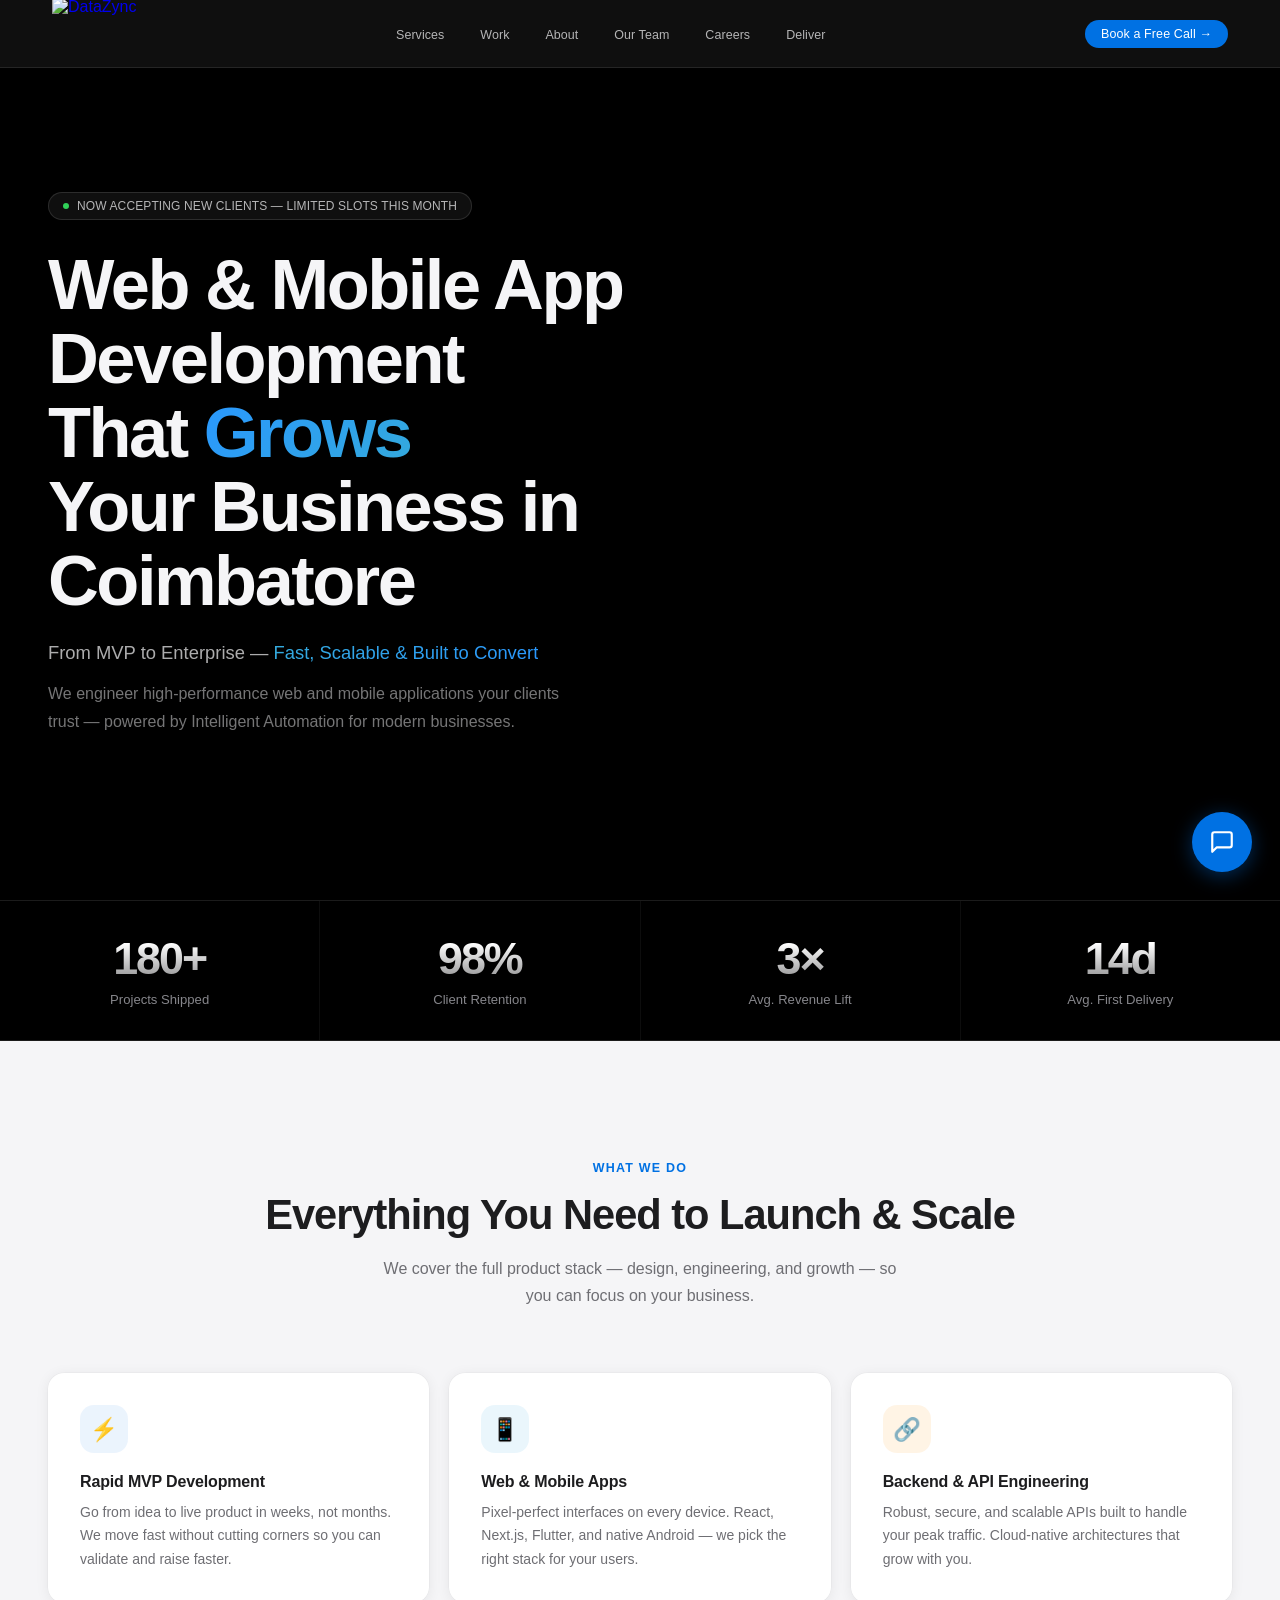
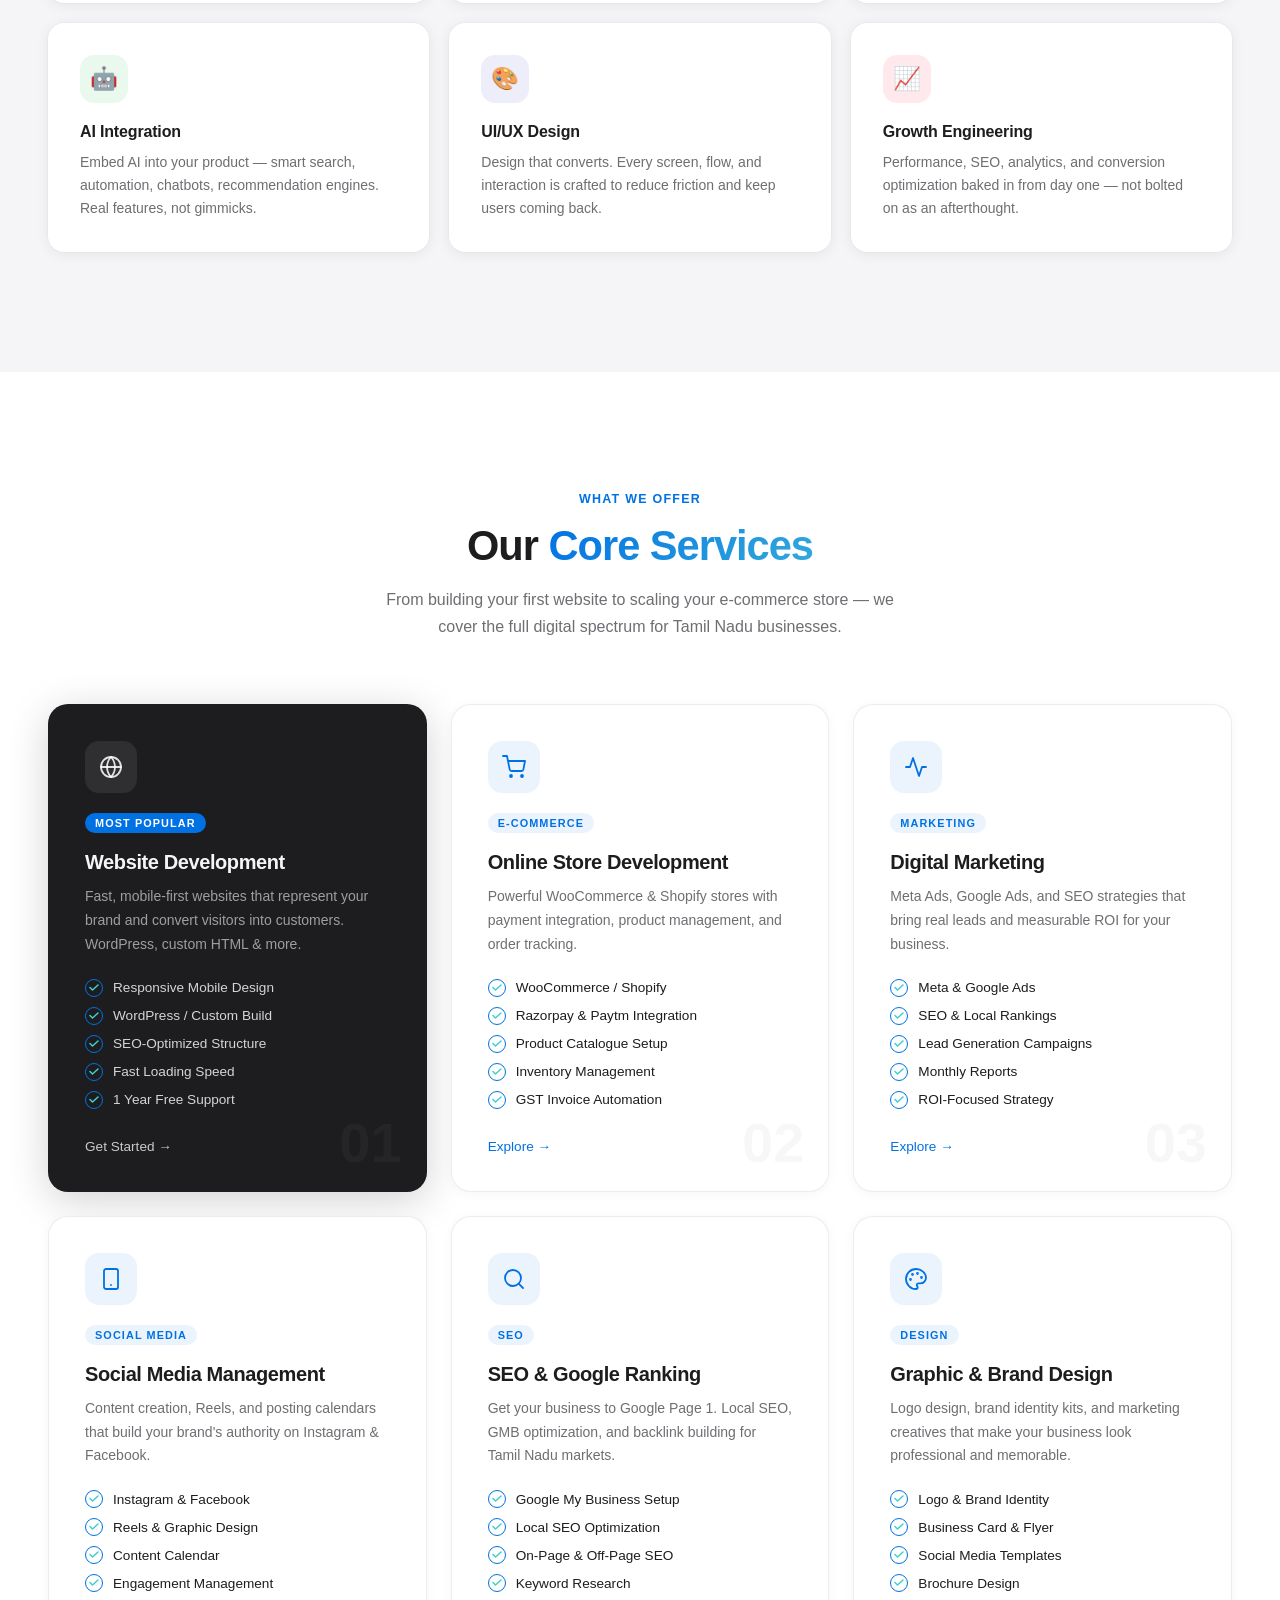
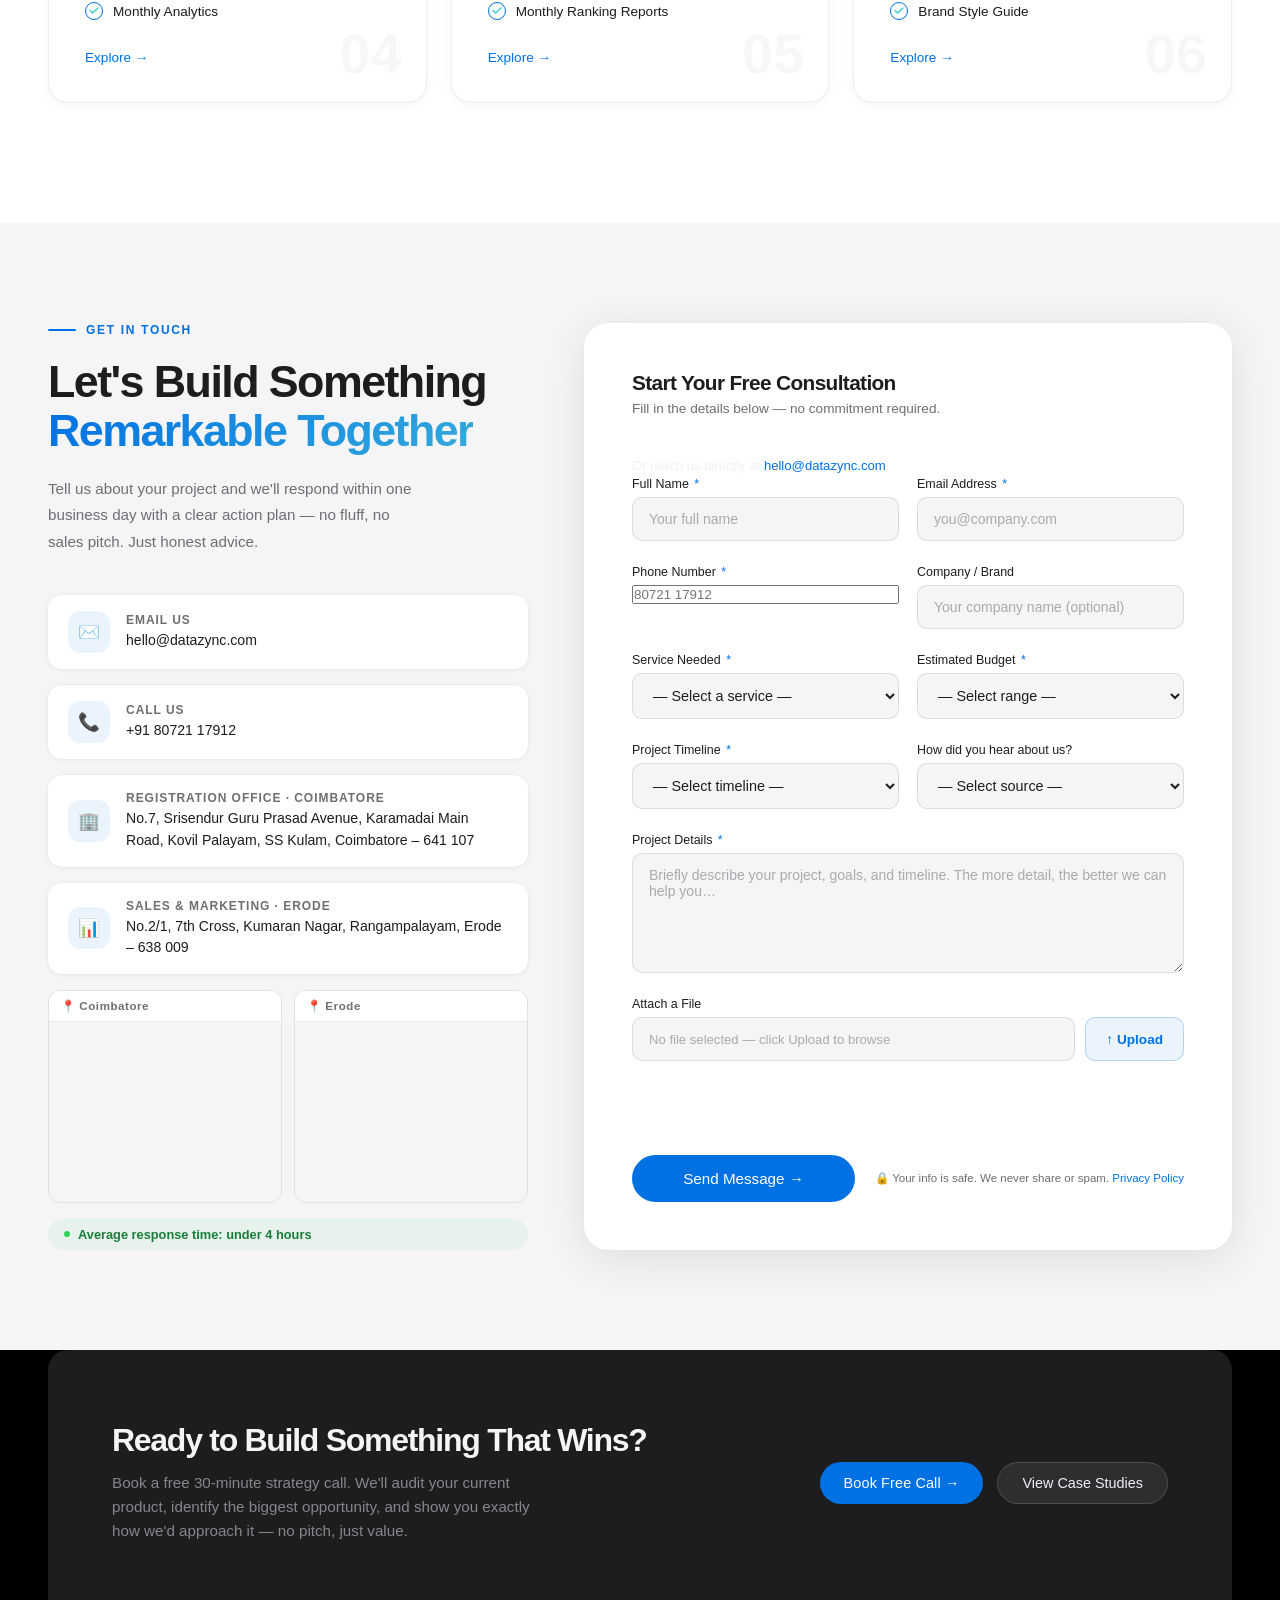
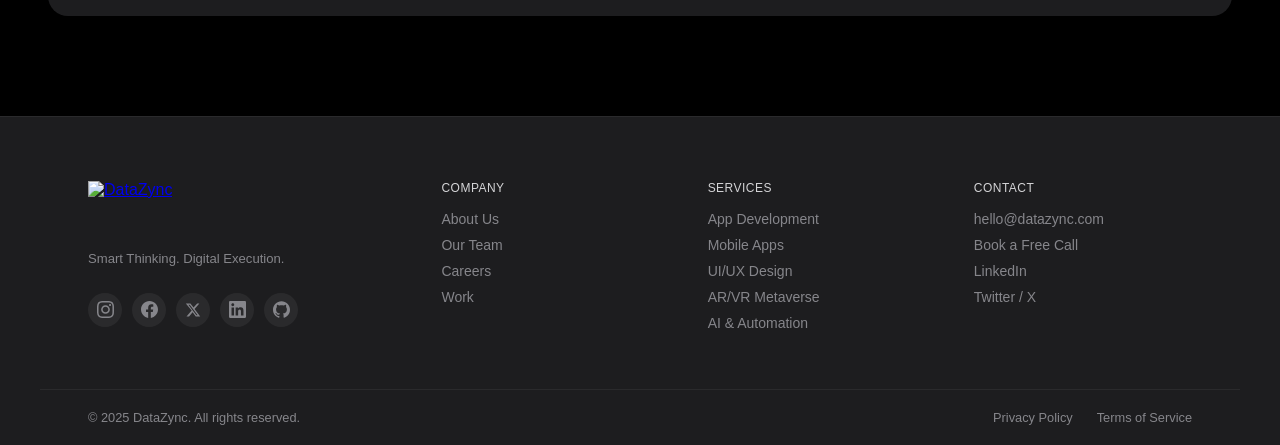
==== commit ed746ac1: "web title updated" ====
--- a/index.html
+++ b/index.html
@@ -2,9 +2,133 @@
 <html lang="en">
 <head>
   <meta charset="UTF-8">
-  <link rel="icon" type="image/png" href="https://i.postimg.cc/1321zY27/datazync-logo-transparant.png">
+  <link rel="icon" type="image/png" sizes="48x48" href="https://i.postimg.cc/1321zY27/datazync-logo-transparant.png">
+  <link rel="icon" type="image/png" sizes="96x96" href="https://i.postimg.cc/1321zY27/datazync-logo-transparant.png">
+  <link rel="shortcut icon" href="https://i.postimg.cc/1321zY27/datazync-logo-transparant.png">
+  <link rel="apple-touch-icon" sizes="180x180" href="https://i.postimg.cc/1321zY27/datazync-logo-transparant.png">
+  <meta name="theme-color" content="#080810">
   <meta name="viewport" content="width=device-width, initial-scale=1.0">
-  <title>DataZync — AI Intelligence</title>
+  <title>DataZync — Smart Automation for a Digital World</title>
+  <meta name="description" content="DataZync is a top-rated web development and digital marketing agency in Coimbatore, Tamil Nadu. We build high-performance websites, mobile apps, and deliver ROI-driven SEO, social media & Google Ads campaigns. Book a free consultation today.">
+  <meta name="keywords" content="web development company Coimbatore, digital marketing agency Coimbatore, mobile app development Tamil Nadu, SEO company Coimbatore, website design Erode, software company Tamil Nadu, DataZync">
+  <meta name="robots" content="index, follow">
+  <meta name="author" content="DataZync">
+  <link rel="canonical" href="https://datazync.com/">
+
+  <!-- Open Graph -->
+  <meta property="og:type" content="website">
+  <meta property="og:url" content="https://datazync.com/">
+  <meta property="og:title" content="DataZync — Smart Automation for a Digital World">
+  <meta property="og:description" content="DataZync builds high-performance websites, mobile apps, and digital marketing campaigns for businesses in Coimbatore and across Tamil Nadu. Free consultation available.">
+  <meta property="og:image" content="https://i.postimg.cc/1321zY27/datazync-logo-transparant.png">
+  <meta property="og:site_name" content="DataZync">
+  <meta property="og:locale" content="en_IN">
+
+  <!-- Twitter Card -->
+  <meta name="twitter:card" content="summary_large_image">
+  <meta name="twitter:title" content="DataZync — Smart Automation for a Digital World">
+  <meta name="twitter:description" content="DataZync builds high-performance websites, mobile apps, and digital marketing campaigns for businesses in Coimbatore and Tamil Nadu.">
+  <meta name="twitter:image" content="https://i.postimg.cc/1321zY27/datazync-logo-transparant.png">
+
+  <!-- Schema: Organization + LocalBusiness -->
+  <script type="application/ld+json">
+  {
+    "@context": "https://schema.org",
+    "@graph": [
+      {
+        "@type": ["Organization", "LocalBusiness"],
+        "@id": "https://datazync.com/#organization",
+        "name": "DataZync",
+        "url": "https://datazync.com",
+        "logo": {
+          "@type": "ImageObject",
+          "url": "https://i.postimg.cc/1321zY27/datazync-logo-transparant.png",
+          "width": 512,
+          "height": 512
+        },
+        "image": "https://i.postimg.cc/1321zY27/datazync-logo-transparant.png",
+        "description": "DataZync is a web development and digital marketing agency based in Coimbatore, Tamil Nadu, India. We specialise in websites, mobile apps, SEO, and social media marketing.",
+        "telephone": "+918072117912",
+        "email": "hello@datazync.com",
+        "foundingDate": "2023",
+        "founder": { "@type": "Person", "name": "Rajeshkumar" },
+        "address": [
+          {
+            "@type": "PostalAddress",
+            "streetAddress": "No.7, Srisendur Guru Prasad Avenue, Karamadai Main Road, Kovil Palayam, SS Kulam",
+            "addressLocality": "Coimbatore",
+            "addressRegion": "Tamil Nadu",
+            "postalCode": "641107",
+            "addressCountry": "IN"
+          },
+          {
+            "@type": "PostalAddress",
+            "streetAddress": "No.2/1, 7th Cross, Kumaran Nagar, Rangampalayam",
+            "addressLocality": "Erode",
+            "addressRegion": "Tamil Nadu",
+            "postalCode": "638009",
+            "addressCountry": "IN"
+          }
+        ],
+        "geo": { "@type": "GeoCoordinates", "latitude": "11.0168", "longitude": "76.9558" },
+        "openingHours": "Mo-Fr 09:00-18:00",
+        "sameAs": [
+          "https://www.linkedin.com/in/rajeshkumargandroid/",
+          "https://www.facebook.com/grajeshkumar88"
+        ],
+        "hasOfferCatalog": {
+          "@type": "OfferCatalog",
+          "name": "Digital Services",
+          "itemListElement": [
+            { "@type": "Offer", "itemOffered": { "@type": "Service", "name": "Website Development" } },
+            { "@type": "Offer", "itemOffered": { "@type": "Service", "name": "Mobile App Development" } },
+            { "@type": "Offer", "itemOffered": { "@type": "Service", "name": "Digital Marketing & SEO" } },
+            { "@type": "Offer", "itemOffered": { "@type": "Service", "name": "Social Media Management" } },
+            { "@type": "Offer", "itemOffered": { "@type": "Service", "name": "Graphic & Brand Design" } }
+          ]
+        }
+      },
+      {
+        "@type": "WebSite",
+        "@id": "https://datazync.com/#website",
+        "url": "https://datazync.com",
+        "name": "DataZync",
+        "publisher": { "@id": "https://datazync.com/#organization" }
+      },
+      {
+        "@type": "FAQPage",
+        "mainEntity": [
+          {
+            "@type": "Question",
+            "name": "What services does DataZync offer?",
+            "acceptedAnswer": { "@type": "Answer", "text": "DataZync offers website development, mobile app development, UI/UX design, e-commerce store development, digital marketing & SEO, social media management, and graphic & brand design." }
+          },
+          {
+            "@type": "Question",
+            "name": "Where is DataZync located?",
+            "acceptedAnswer": { "@type": "Answer", "text": "DataZync has two offices — a registration office in Coimbatore (SS Kulam, Tamil Nadu 641107) and a sales & marketing office in Erode (Rangampalayam, Tamil Nadu 638009)." }
+          },
+          {
+            "@type": "Question",
+            "name": "How long does it take to build a website with DataZync?",
+            "acceptedAnswer": { "@type": "Answer", "text": "A standard business website typically takes 2–4 weeks. More complex web applications or e-commerce stores can take 4–10 weeks. We always share a clear timeline before starting." }
+          },
+          {
+            "@type": "Question",
+            "name": "Does DataZync work with businesses outside Coimbatore?",
+            "acceptedAnswer": { "@type": "Answer", "text": "Yes. While we are headquartered in Coimbatore, Tamil Nadu, we work with clients across India and internationally. All project communication and delivery can be done fully remote." }
+          },
+          {
+            "@type": "Question",
+            "name": "How do I get started with DataZync?",
+            "acceptedAnswer": { "@type": "Answer", "text": "Simply fill out the free consultation form on our website or WhatsApp us at +91 8072117912. We respond within 4 hours on business days." }
+          }
+        ]
+      }
+    ]
+  }
+  </script>
+
   <link rel="preconnect" href="https://fonts.googleapis.com">
   <link href="https://fonts.googleapis.com/css2?family=Inter:wght@300;400;500;600;700;800;900&display=swap" rel="stylesheet">
   <link rel="stylesheet" href="https://cdn.jsdelivr.net/npm/intl-tel-input@23/build/css/intlTelInput.css">
@@ -1381,9 +1505,9 @@
 
       <!-- Main headline -->
       <h1>
-        We Build Software<br>
+        Web &amp; Mobile App Development<br>
         That <span class="highlight">Grows</span><br>
-        Your Business
+        Your Business in Coimbatore
       </h1>
 
       <!-- Sub-headline -->
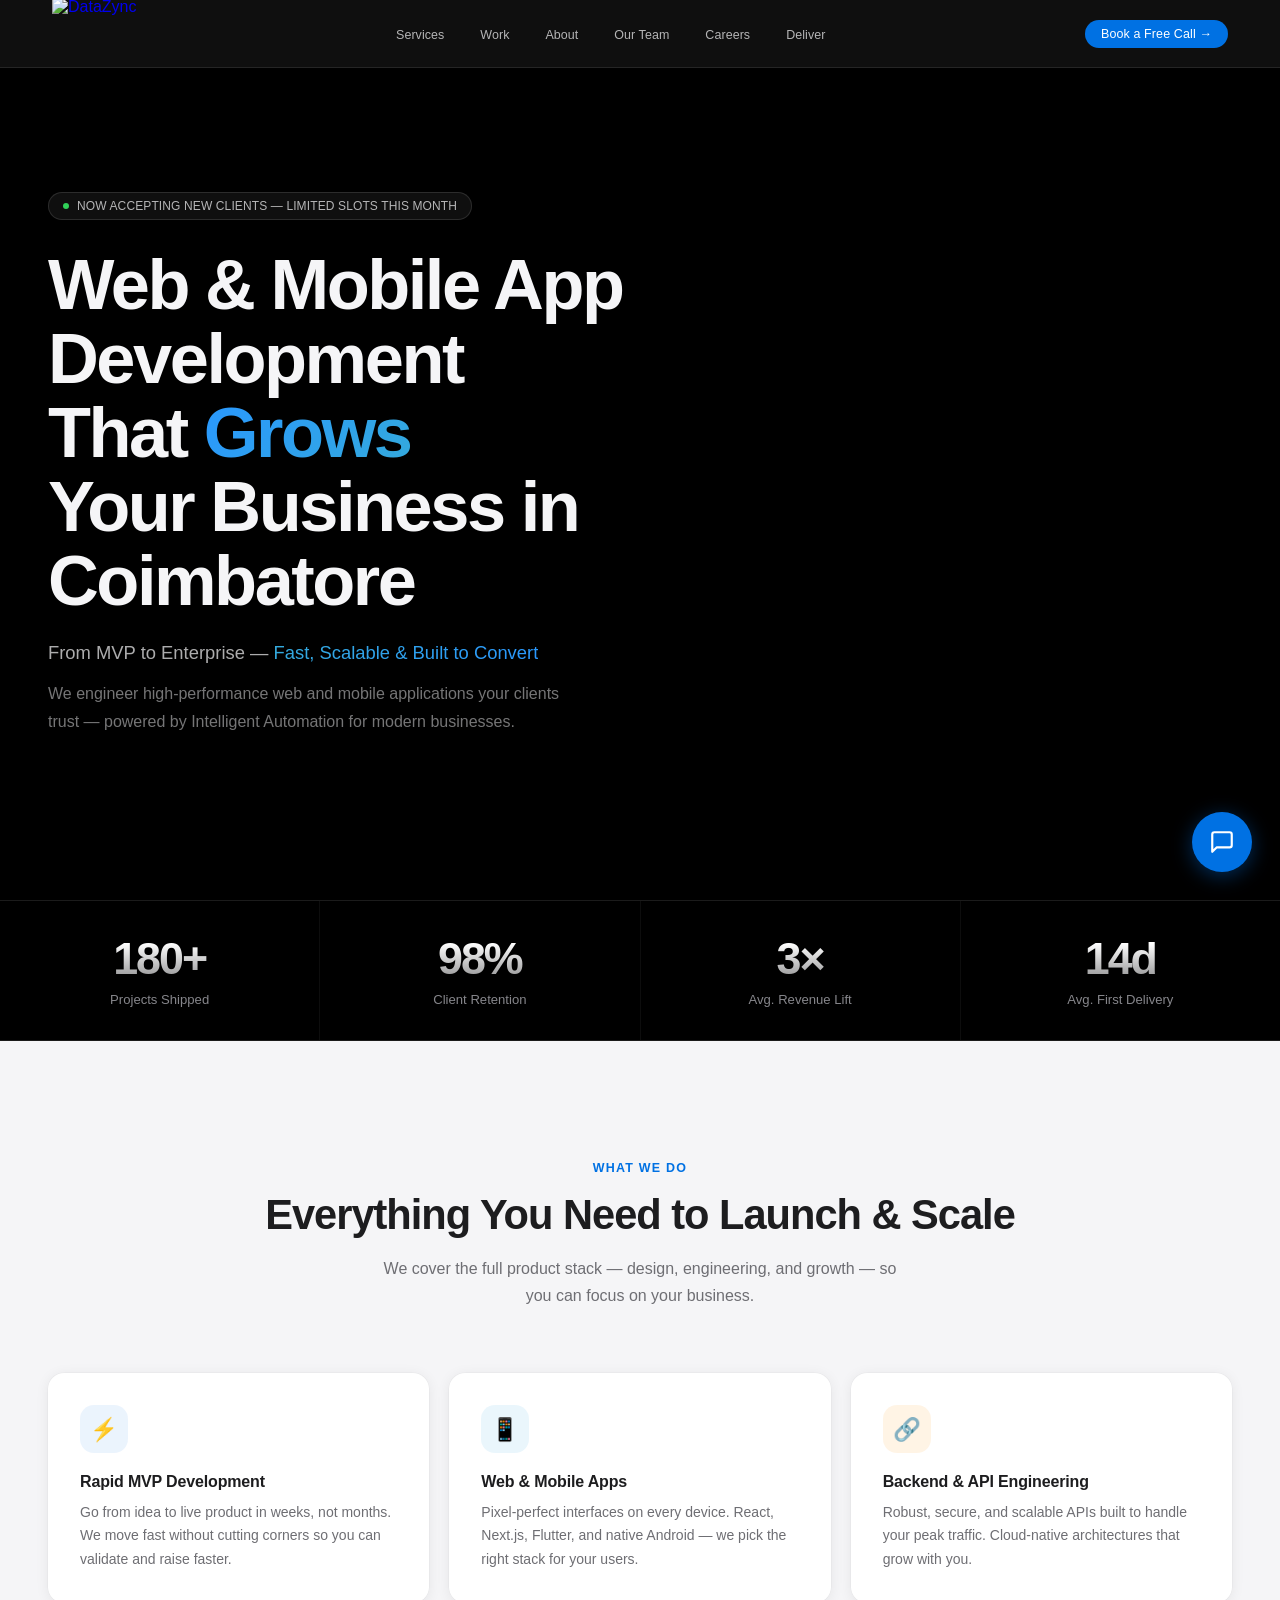
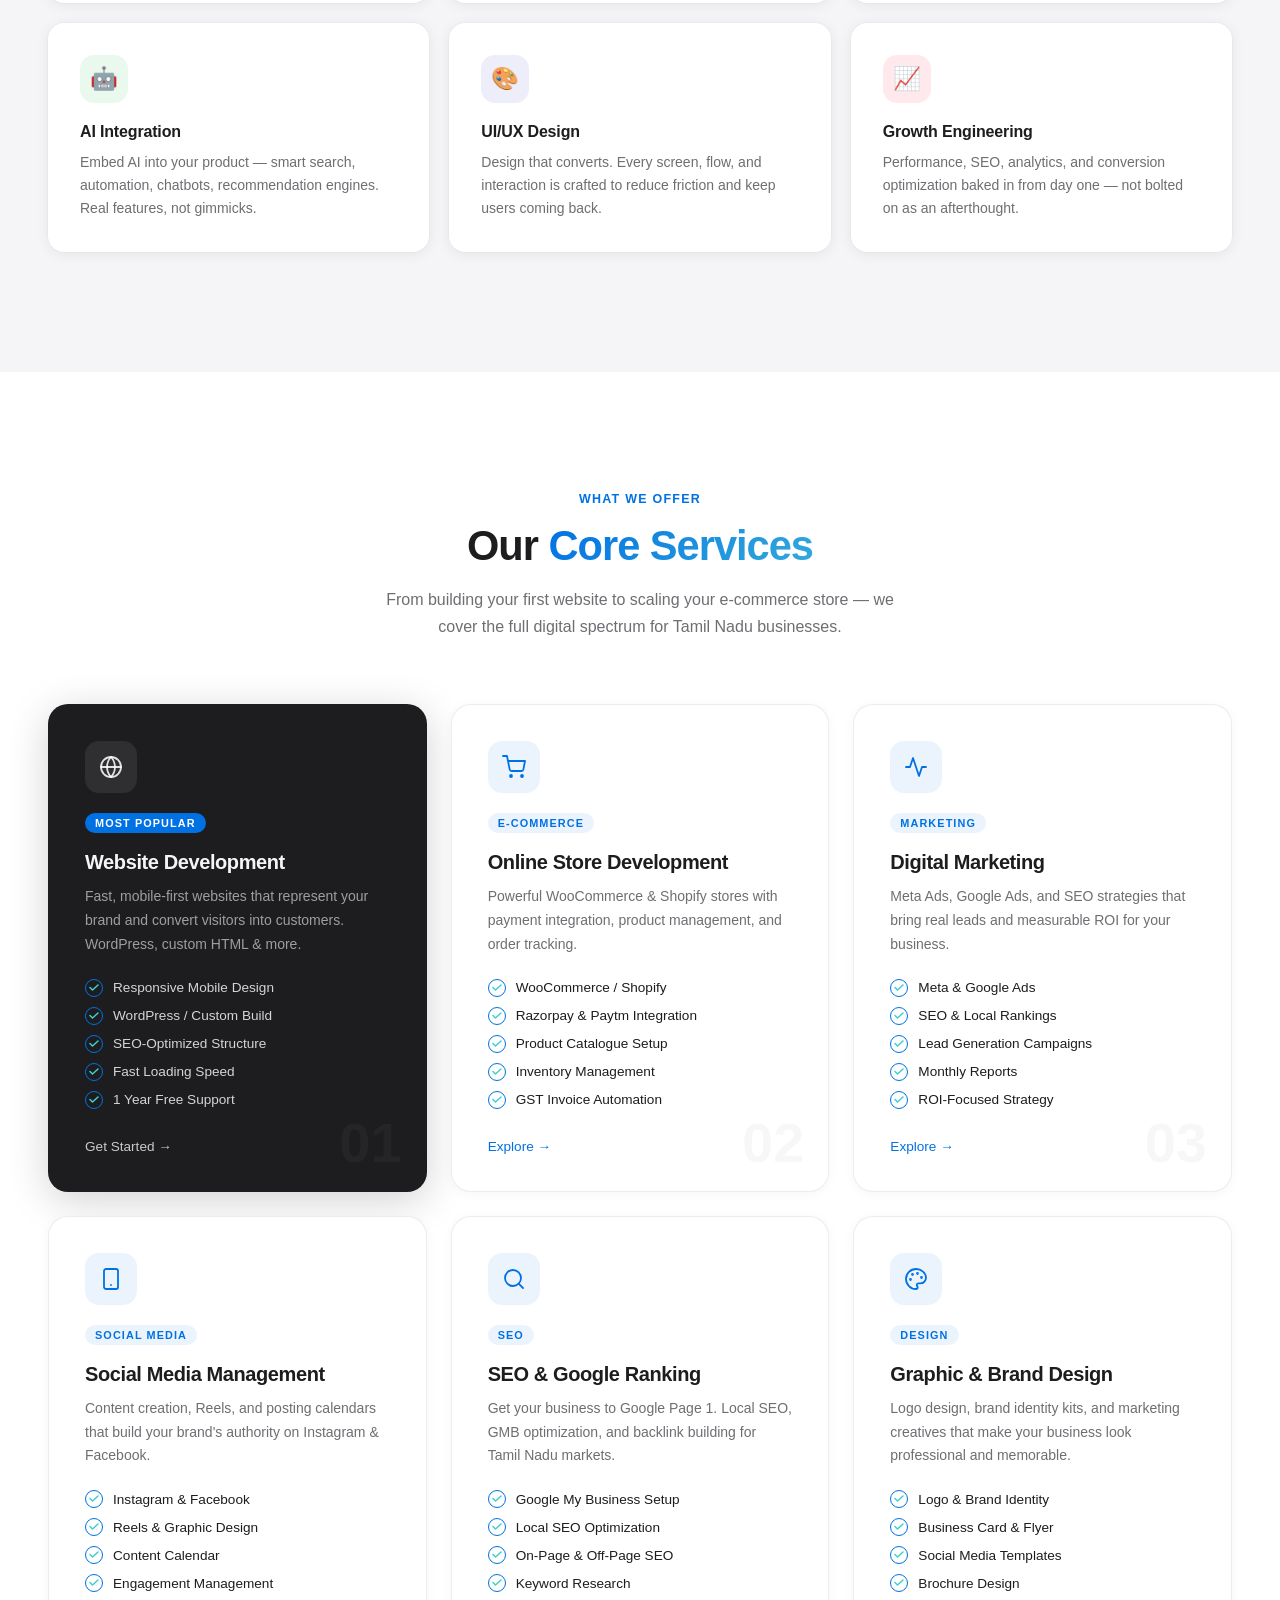
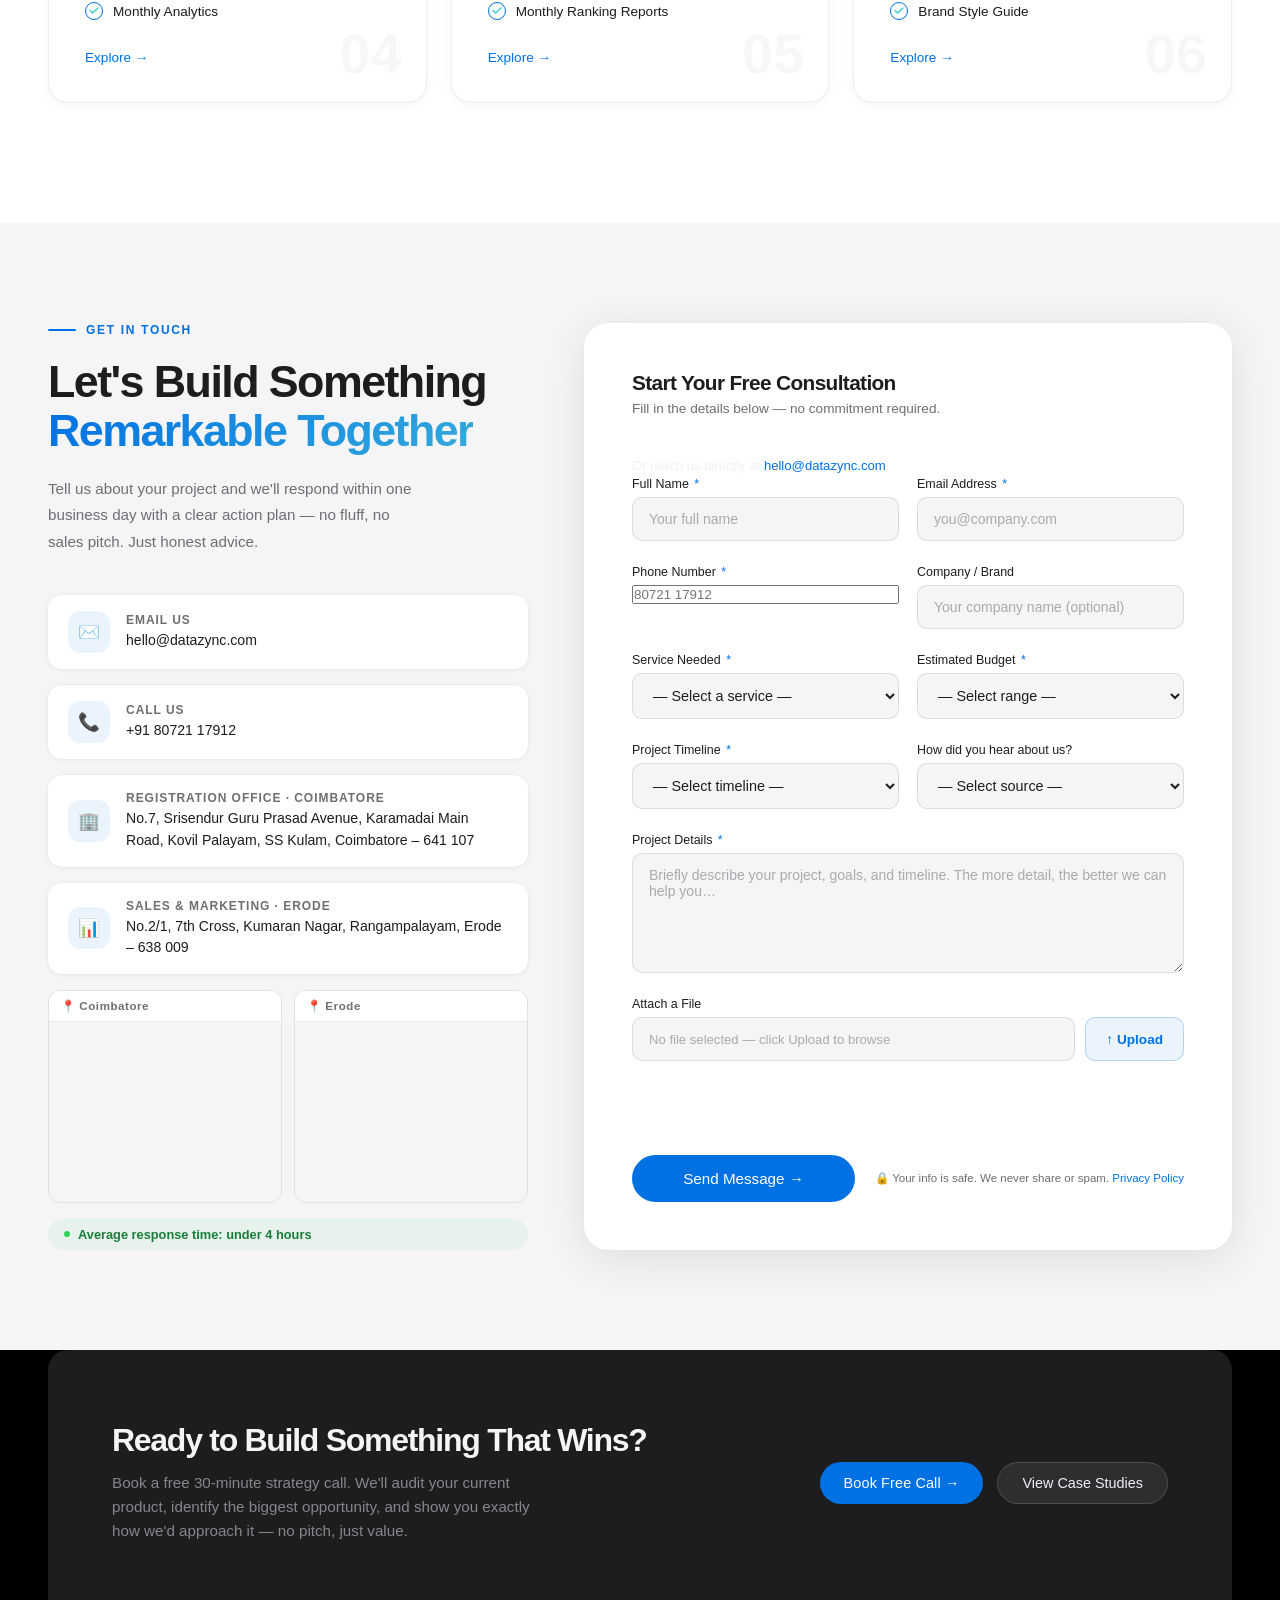
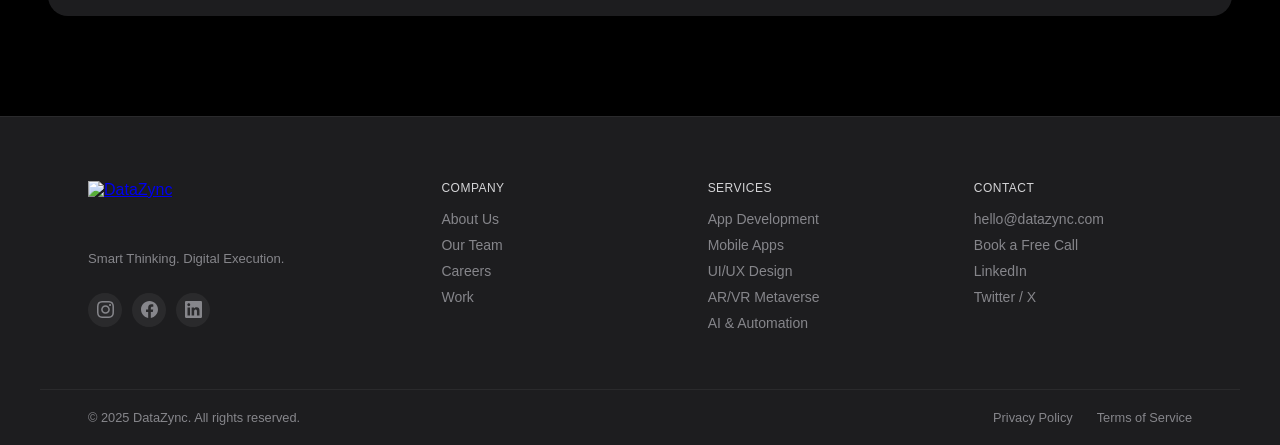
==== commit 8860b831: "scroll to top" ====
--- a/index.html
+++ b/index.html
@@ -2195,11 +2195,9 @@
         <a href="index.html"><img src="https://i.postimg.cc/1321zY27/datazync-logo-transparant.png" alt="DataZync" class="footer-logo-img"></a>
         <p class="footer-tagline">Smart Thinking. Digital Execution.</p>
         <div class="social-icons">
-          <a href="#" class="social-icon" aria-label="Instagram"><svg width="17" height="17" viewBox="0 0 24 24" fill="currentColor"><path d="M12 2.163c3.204 0 3.584.012 4.85.07 3.252.148 4.771 1.691 4.919 4.919.058 1.265.069 1.645.069 4.849 0 3.205-.012 3.584-.069 4.849-.149 3.225-1.664 4.771-4.919 4.919-1.266.058-1.644.07-4.85.07-3.204 0-3.584-.012-4.849-.07-3.26-.149-4.771-1.699-4.919-4.92-.058-1.265-.07-1.644-.07-4.849 0-3.204.013-3.583.07-4.849.149-3.227 1.664-4.771 4.919-4.919 1.266-.057 1.645-.069 4.849-.069zm0-2.163c-3.259 0-3.667.014-4.947.072-4.358.2-6.78 2.618-6.98 6.98-.059 1.281-.073 1.689-.073 4.948 0 3.259.014 3.668.072 4.948.2 4.358 2.618 6.78 6.98 6.98 1.281.058 1.689.072 4.948.072 3.259 0 3.668-.014 4.948-.072 4.354-.2 6.782-2.618 6.979-6.98.059-1.28.073-1.689.073-4.948 0-3.259-.014-3.667-.072-4.947-.196-4.354-2.617-6.78-6.979-6.98-1.281-.059-1.69-.073-4.949-.073zm0 5.838c-3.403 0-6.162 2.759-6.162 6.162s2.759 6.163 6.162 6.163 6.162-2.759 6.162-6.163c0-3.403-2.759-6.162-6.162-6.162zm0 10.162c-2.209 0-4-1.79-4-4 0-2.209 1.791-4 4-4s4 1.791 4 4c0 2.21-1.791 4-4 4zm6.406-11.845c-.796 0-1.441.645-1.441 1.44s.645 1.44 1.441 1.44c.795 0 1.439-.645 1.439-1.44s-.644-1.44-1.439-1.44z"/></svg></a>
+          <a href="https://www.instagram.com/worldofrajeshkumar/" target="_blank" rel="noopener" class="social-icon" aria-label="Instagram"><svg width="17" height="17" viewBox="0 0 24 24" fill="currentColor"><path d="M12 2.163c3.204 0 3.584.012 4.85.07 3.252.148 4.771 1.691 4.919 4.919.058 1.265.069 1.645.069 4.849 0 3.205-.012 3.584-.069 4.849-.149 3.225-1.664 4.771-4.919 4.919-1.266.058-1.644.07-4.85.07-3.204 0-3.584-.012-4.849-.07-3.26-.149-4.771-1.699-4.919-4.92-.058-1.265-.07-1.644-.07-4.849 0-3.204.013-3.583.07-4.849.149-3.227 1.664-4.771 4.919-4.919 1.266-.057 1.645-.069 4.849-.069zm0-2.163c-3.259 0-3.667.014-4.947.072-4.358.2-6.78 2.618-6.98 6.98-.059 1.281-.073 1.689-.073 4.948 0 3.259.014 3.668.072 4.948.2 4.358 2.618 6.78 6.98 6.98 1.281.058 1.689.072 4.948.072 3.259 0 3.668-.014 4.948-.072 4.354-.2 6.782-2.618 6.979-6.98.059-1.28.073-1.689.073-4.948 0-3.259-.014-3.667-.072-4.947-.196-4.354-2.617-6.78-6.979-6.98-1.281-.059-1.69-.073-4.949-.073zm0 5.838c-3.403 0-6.162 2.759-6.162 6.162s2.759 6.163 6.162 6.163 6.162-2.759 6.162-6.163c0-3.403-2.759-6.162-6.162-6.162zm0 10.162c-2.209 0-4-1.79-4-4 0-2.209 1.791-4 4-4s4 1.791 4 4c0 2.21-1.791 4-4 4zm6.406-11.845c-.796 0-1.441.645-1.441 1.44s.645 1.44 1.441 1.44c.795 0 1.439-.645 1.439-1.44s-.644-1.44-1.439-1.44z"/></svg></a>
           <a href="https://www.facebook.com/grajeshkumar88" target="_blank" rel="noopener" class="social-icon" aria-label="Facebook"><svg width="17" height="17" viewBox="0 0 24 24" fill="currentColor"><path d="M24 12.073c0-6.627-5.373-12-12-12s-12 5.373-12 12c0 5.99 4.388 10.954 10.125 11.854v-8.385H7.078v-3.47h3.047V9.43c0-3.007 1.792-4.669 4.533-4.669 1.312 0 2.686.235 2.686.235v2.953H15.83c-1.491 0-1.956.925-1.956 1.874v2.25h3.328l-.532 3.47h-2.796v8.385C19.612 23.027 24 18.062 24 12.073z"/></svg></a>
-          <a href="#" class="social-icon" aria-label="X / Twitter"><svg width="16" height="16" viewBox="0 0 24 24" fill="currentColor"><path d="M18.244 2.25h3.308l-7.227 8.26 8.502 11.24H16.17l-4.714-6.231-5.401 6.231H2.246l7.738-8.835L1.254 2.25H8.08l4.713 5.88zm-1.161 17.52h1.833L7.084 4.126H5.117z"/></svg></a>
           <a href="https://www.linkedin.com/in/rajeshkumargandroid/" target="_blank" rel="noopener" class="social-icon" aria-label="LinkedIn"><svg width="17" height="17" viewBox="0 0 24 24" fill="currentColor"><path d="M20.447 20.452h-3.554v-5.569c0-1.328-.027-3.037-1.852-3.037-1.853 0-2.136 1.445-2.136 2.939v5.667H9.351V9h3.414v1.561h.046c.477-.9 1.637-1.85 3.37-1.85 3.601 0 4.267 2.37 4.267 5.455v6.286zM5.337 7.433c-1.144 0-2.063-.926-2.063-2.065 0-1.138.92-2.063 2.063-2.063 1.14 0 2.064.925 2.064 2.063 0 1.139-.925 2.065-2.064 2.065zm1.782 13.019H3.555V9h3.564v11.452zM22.225 0H1.771C.792 0 0 .774 0 1.729v20.542C0 23.227.792 24 1.771 24h20.451C23.2 24 24 23.227 24 22.271V1.729C24 .774 23.2 0 22.222 0h.003z"/></svg></a>
-          <a href="#" class="social-icon" aria-label="GitHub"><svg width="17" height="17" viewBox="0 0 24 24" fill="currentColor"><path d="M12 .297c-6.63 0-12 5.373-12 12 0 5.303 3.438 9.8 8.205 11.385.6.113.82-.258.82-.577 0-.285-.01-1.04-.015-2.04-3.338.724-4.042-1.61-4.042-1.61C4.422 18.07 3.633 17.7 3.633 17.7c-1.087-.744.084-.729.084-.729 1.205.084 1.838 1.236 1.838 1.236 1.07 1.835 2.809 1.305 3.495.998.108-.776.417-1.305.76-1.605-2.665-.3-5.466-1.332-5.466-5.93 0-1.31.465-2.38 1.235-3.22-.135-.303-.54-1.523.105-3.176 0 0 1.005-.322 3.3 1.23.96-.267 1.98-.399 3-.405 1.02.006 2.04.138 3 .405 2.28-1.552 3.285-1.23 3.285-1.23.645 1.653.24 2.873.12 3.176.765.84 1.23 1.91 1.23 3.22 0 4.61-2.805 5.625-5.475 5.92.42.36.81 1.096.81 2.22 0 1.606-.015 2.896-.015 3.286 0 .315.21.69.825.57C20.565 22.092 24 17.592 24 12.297c0-6.627-5.373-12-12-12"/></svg></a>
         </div>
       </div>
       <div class="footer-col">
--- a/apple-theme.css
+++ b/apple-theme.css
@@ -885,5 +885,7 @@
   .stt-line { height: 36px !important; }
 }
 @media (max-width: 600px) {
-  .scroll-top-btn { display: none !important; }
-}
+  .scroll-top-btn { left: 6px !important; padding: 8px 4px !important; }
+  .stt-label { font-size: 9px !important; }
+  .stt-line { height: 28px !important; }
+}
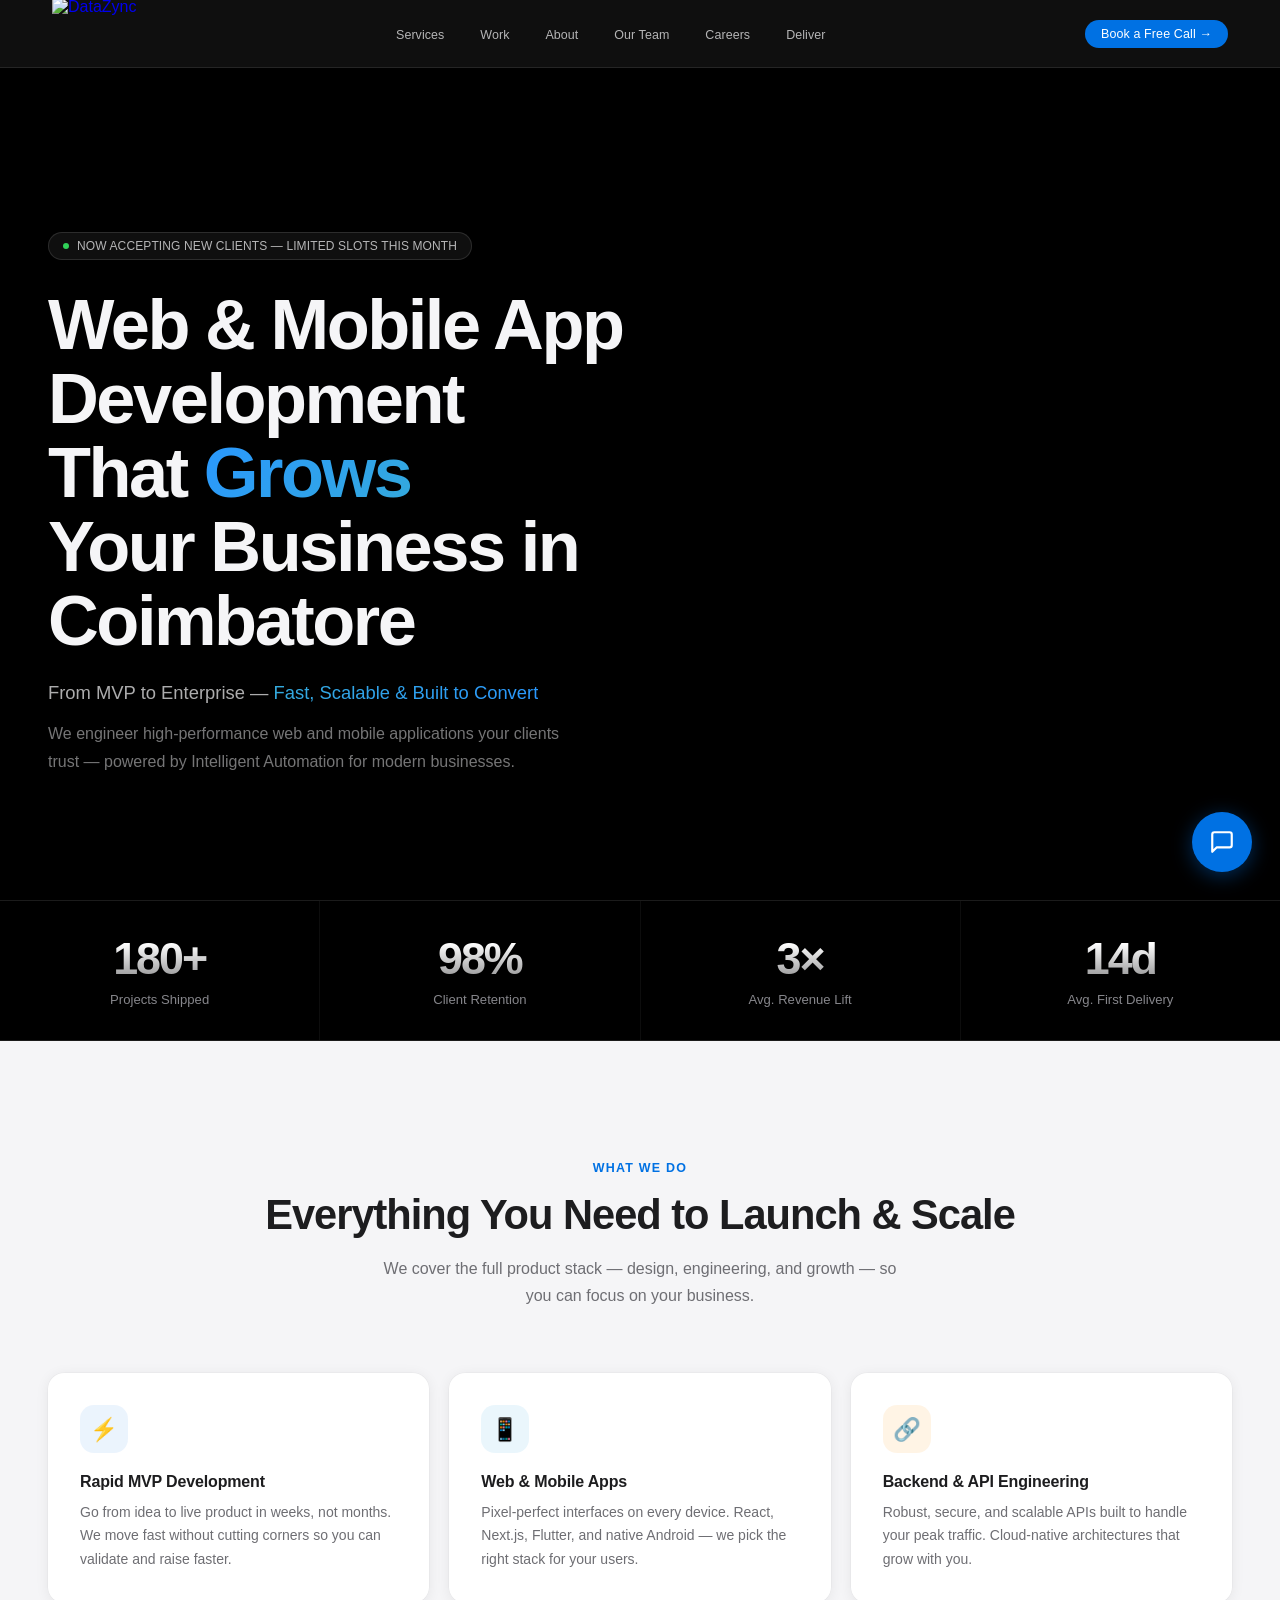
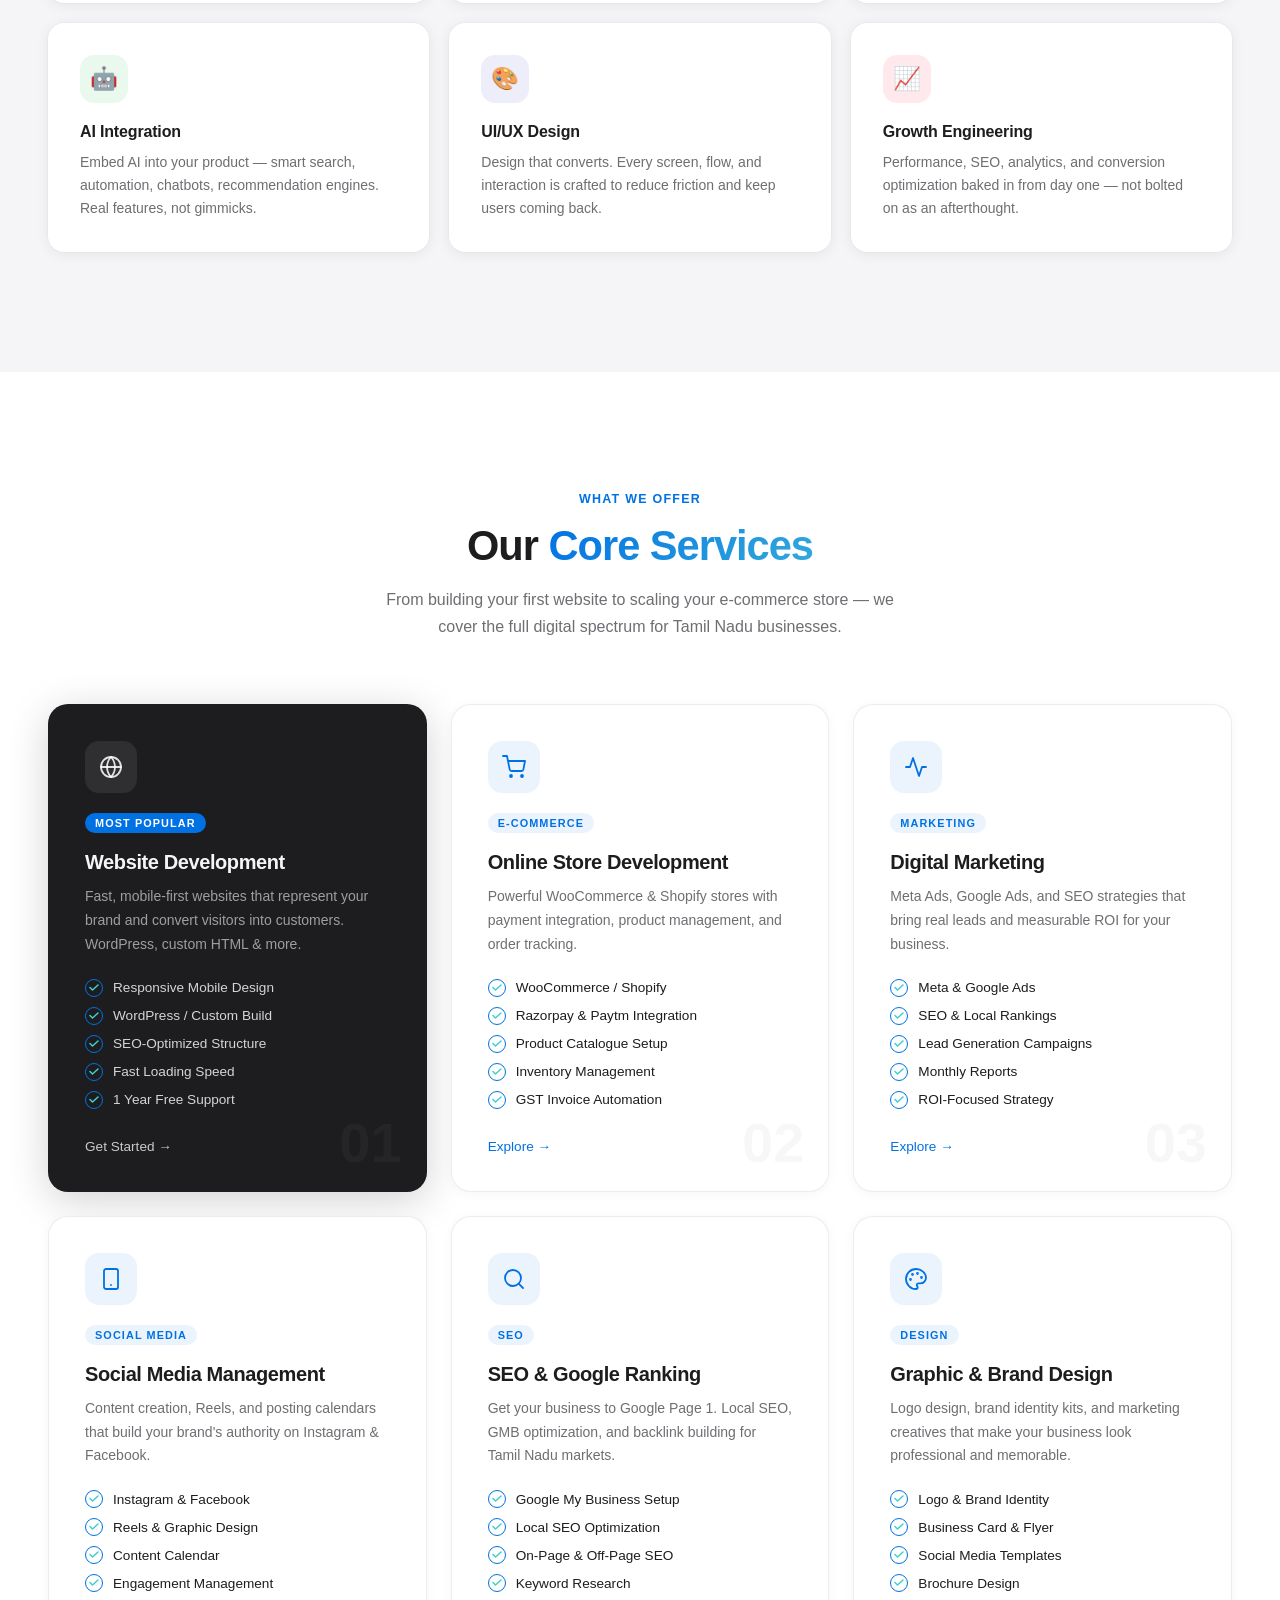
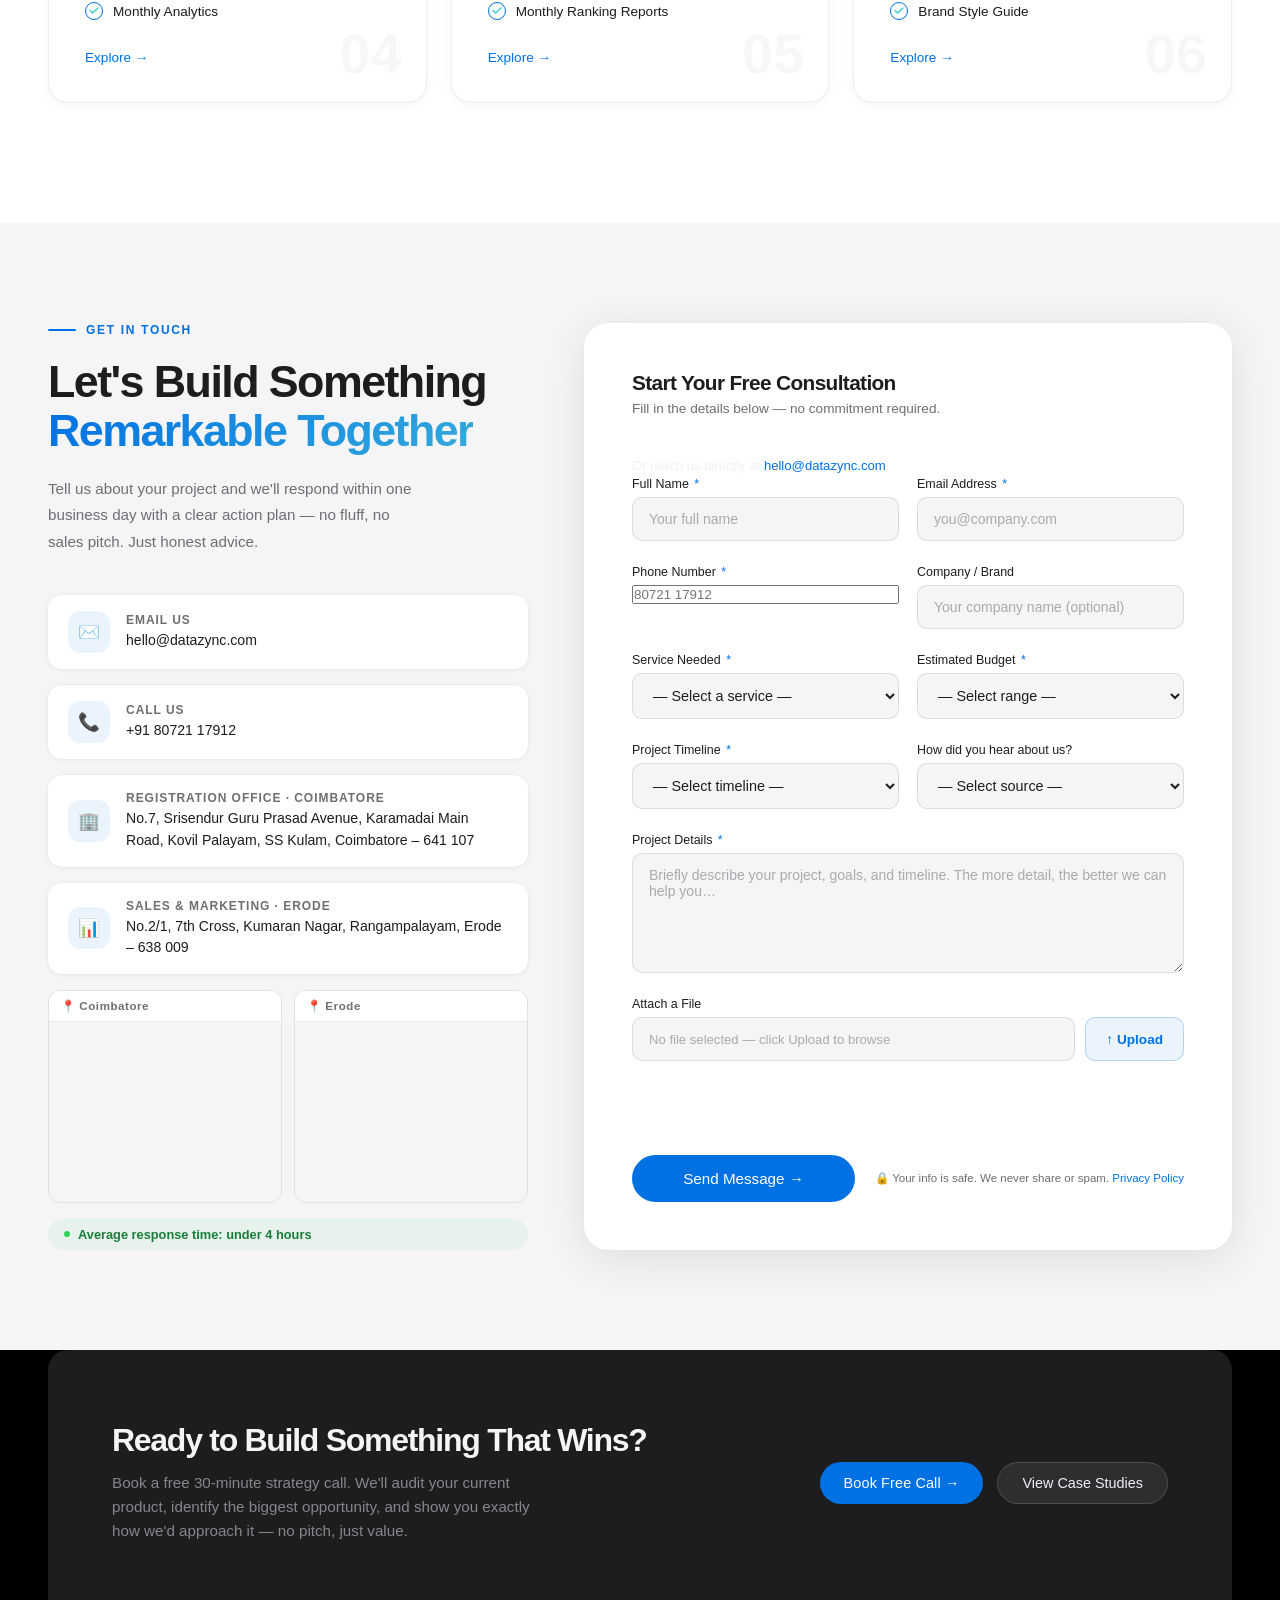
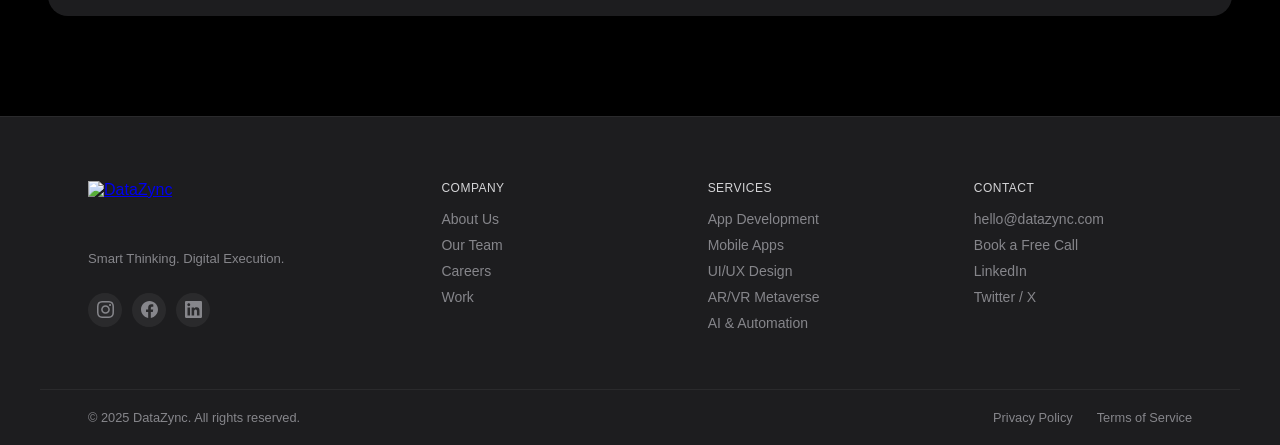
==== commit 36d7b73a: "hero section margin top issue" ====
--- a/index.html
+++ b/index.html
@@ -1498,7 +1498,7 @@
     <div class="hero-content">
 
       <!-- Live badge -->
-      <div class="badge">
+      <div class="badge" style="margin-top: 80px;">
         <span class="badge-dot"></span>
         Now Accepting New Clients — Limited Slots This Month
       </div>
